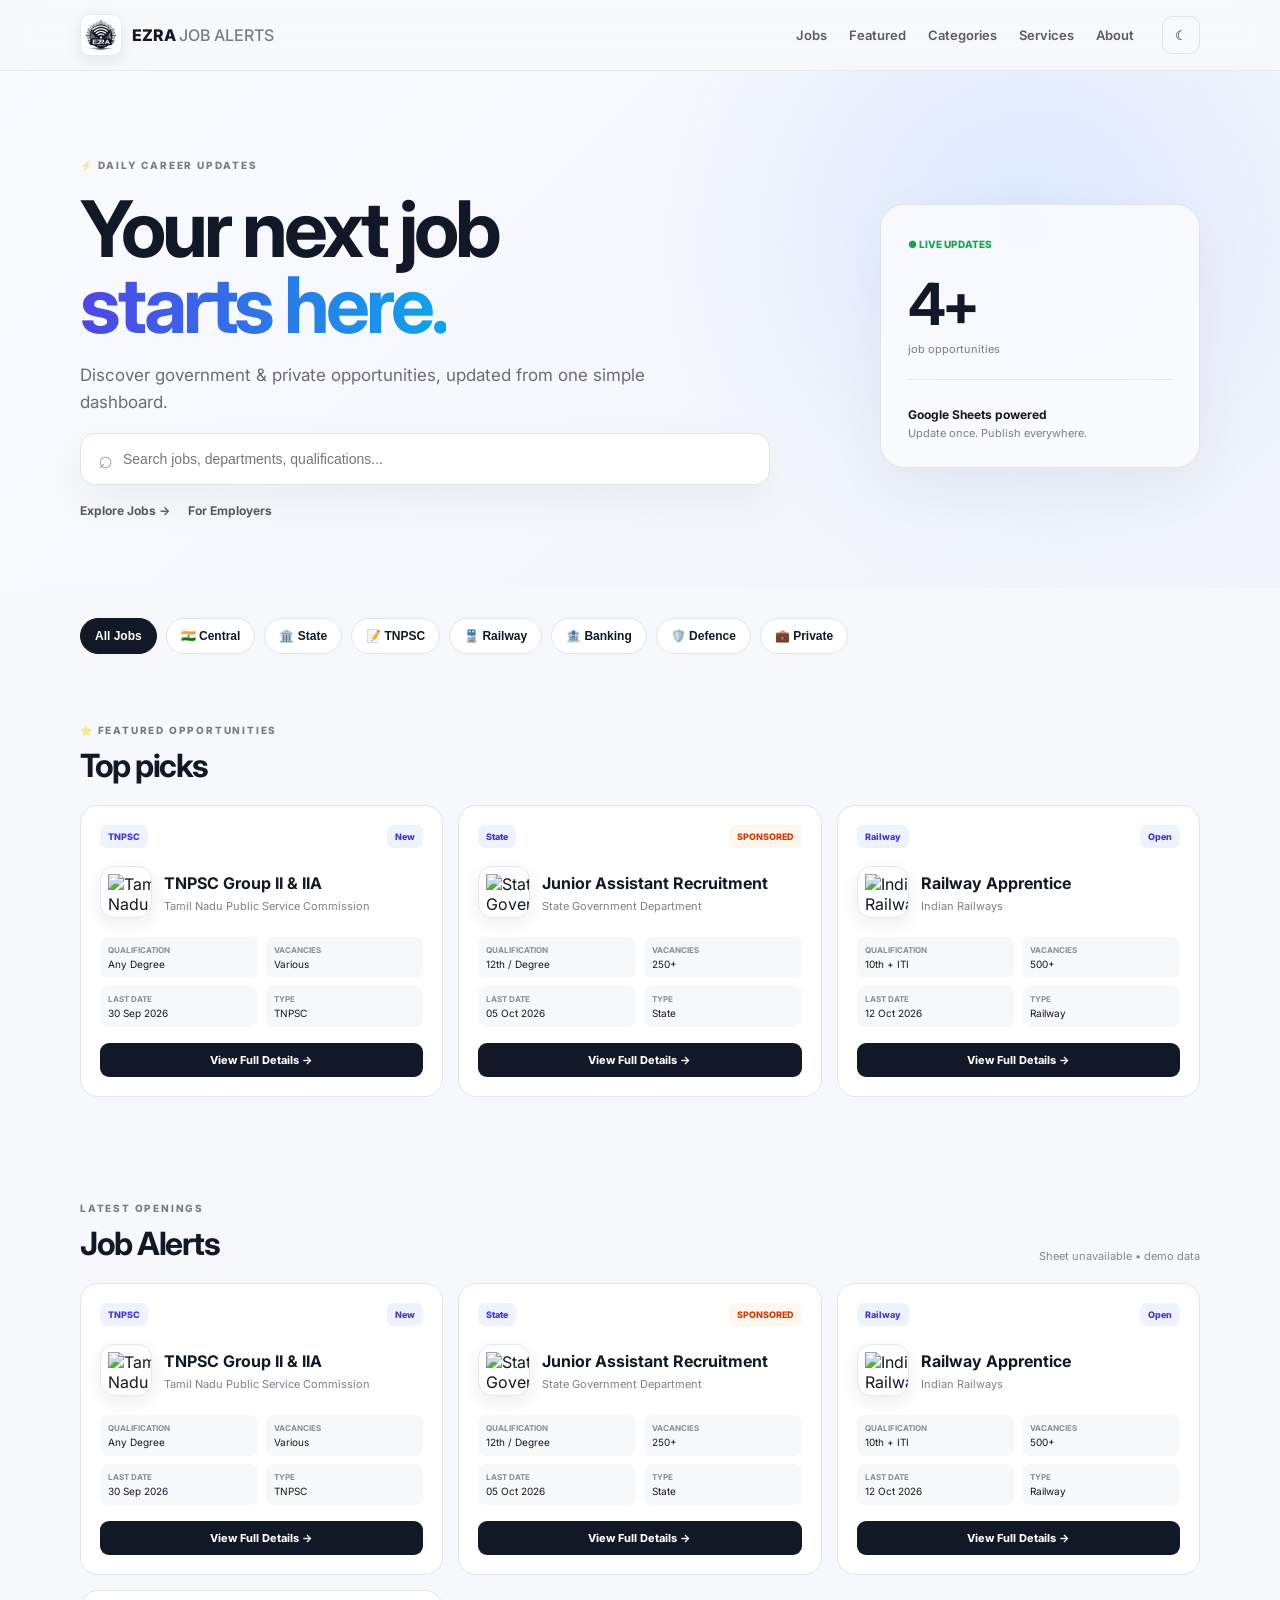
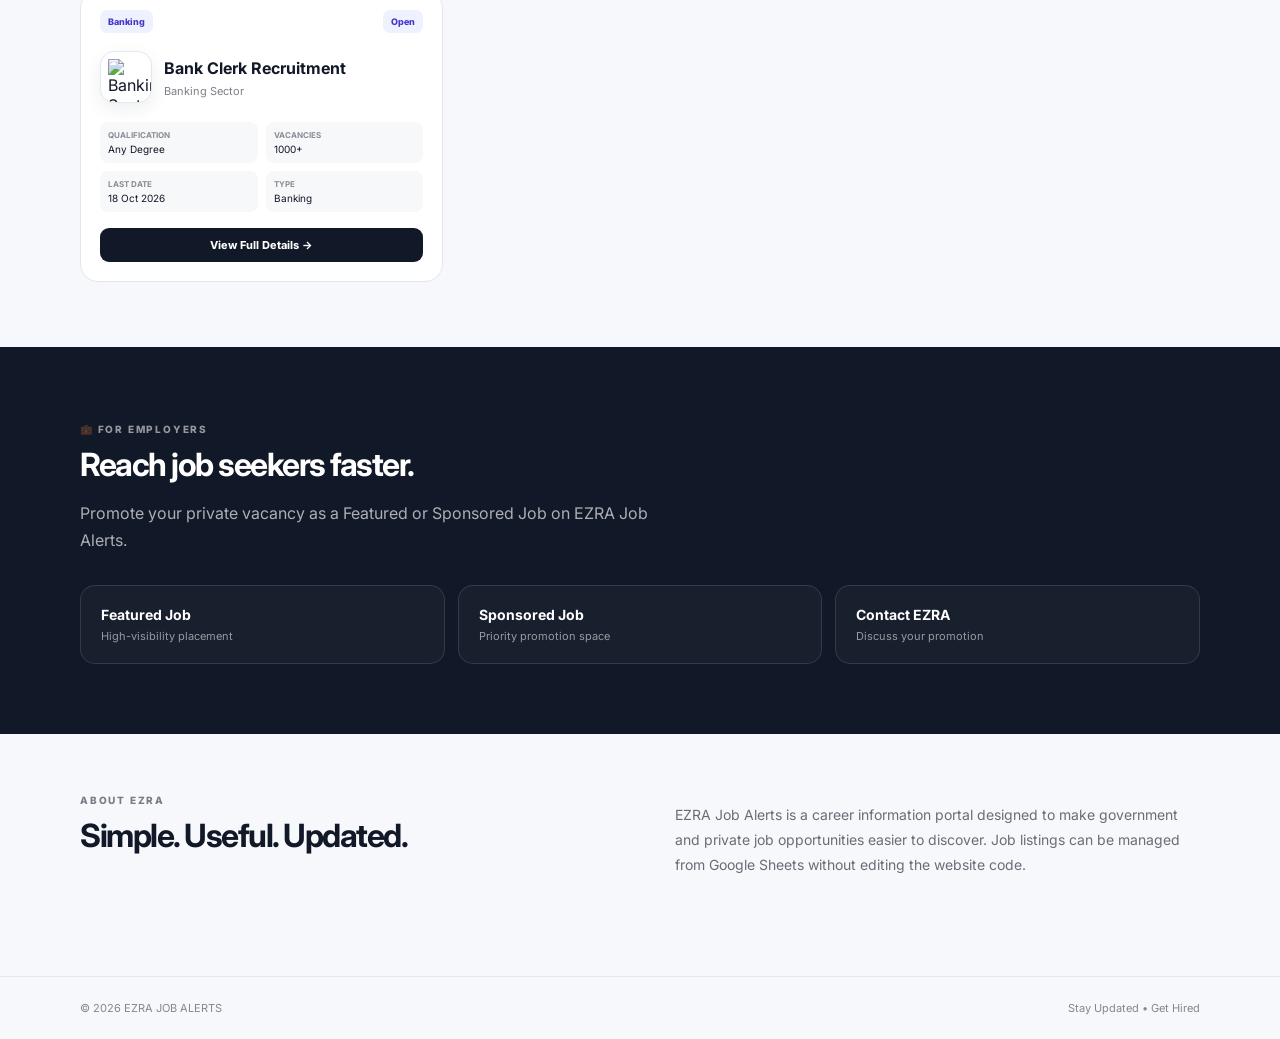
==== index.html @ ae33c479 "Add files via upload" ====
<!doctype html><html lang="en"><head>
<meta charset="utf-8"><meta name="viewport" content="width=device-width,initial-scale=1">
<title>EZRA Job Alerts | Government & Private Jobs</title>
<meta name="description" content="Latest government and private job alerts from EZRA Job Alerts.">
<meta name="theme-color" content="#111827">
<link rel="preconnect" href="https://fonts.googleapis.com"><link rel="preconnect" href="https://fonts.gstatic.com" crossorigin>
<link href="https://fonts.googleapis.com/css2?family=Inter:wght@400;500;600;700;800&display=swap" rel="stylesheet">
<link rel="stylesheet" href="style.css"></head><body>
<header><div class="nav wrap"><a class="logo" href="#"><img src="assets/ezra-logo.png" alt="EZRA Infotech Logo"><span>EZRA <b>JOB ALERTS</b></span></a>
<nav><a href="#jobs">Jobs</a><a href="#featured">Featured</a><a href="#categories">Categories</a><a href="#services">Services</a><a href="#about">About</a></nav>
<button id="theme" class="round">☾</button><button id="menu" class="round mobile">☰</button></div></header>
<main>
<section class="hero"><div class="wrap hero-grid"><div><label>⚡ DAILY CAREER UPDATES</label><h1>Your next job<br><em>starts here.</em></h1><p>Discover government & private opportunities, updated from one simple dashboard.</p>
<div class="search"><span>⌕</span><input id="search" placeholder="Search jobs, departments, qualifications..."></div><div class="quick"><a href="#jobs">Explore Jobs →</a><a href="#services">For Employers</a></div></div>
<div class="statbox"><span class="live">● LIVE UPDATES</span><strong id="count">0</strong><small>job opportunities</small><hr><b>Google Sheets powered</b><small>Update once. Publish everywhere.</small></div></div></section>

<section class="wrap" id="categories"><div class="pills">
<button class="pill active" data-cat="All">All Jobs</button><button class="pill" data-cat="Central">🇮🇳 Central</button><button class="pill" data-cat="State">🏛️ State</button><button class="pill" data-cat="TNPSC">📝 TNPSC</button><button class="pill" data-cat="Railway">🚆 Railway</button><button class="pill" data-cat="Banking">🏦 Banking</button><button class="pill" data-cat="Defence">🛡️ Defence</button><button class="pill" data-cat="Private">💼 Private</button></div></section>

<section class="wrap section" id="featured"><div class="head"><div><label>⭐ FEATURED OPPORTUNITIES</label><h2>Top picks</h2></div></div><div id="featuredGrid" class="cards"></div></section>

<section class="wrap section" id="jobs"><div class="head"><div><label>LATEST OPENINGS</label><h2>Job Alerts</h2></div><span id="updated"></span></div><div id="jobsGrid" class="cards"></div><div id="empty" class="empty hidden">No matching jobs found.</div></section>

<section class="services" id="services"><div class="wrap"><label>💼 FOR EMPLOYERS</label><h2>Reach job seekers faster.</h2><p>Promote your private vacancy as a Featured or Sponsored Job on EZRA Job Alerts.</p><div class="service-grid"><div><b>Featured Job</b><span>High-visibility placement</span></div><div><b>Sponsored Job</b><span>Priority promotion space</span></div><div><b>Contact EZRA</b><span>Discuss your promotion</span></div></div></div></section>

<section class="wrap section" id="about"><div class="about"><div><label>ABOUT EZRA</label><h2>Simple. Useful. Updated.</h2></div><p>EZRA Job Alerts is a career information portal designed to make government and private job opportunities easier to discover. Job listings can be managed from Google Sheets without editing the website code.</p></div></section>
</main>
<footer><div class="wrap foot"><span>© 2026 EZRA JOB ALERTS</span><span>Stay Updated • Get Hired</span></div></footer>
<script src="script.js"></script></body></html>
---- style.css ----
*{box-sizing:border-box}html{scroll-behavior:smooth}body{margin:0;font-family:Inter,Arial,sans-serif;background:#f7f8fb;color:#111827}body.dark{background:#0b0f16;color:#f4f6fa}.wrap{width:min(1120px,92%);margin:auto}header{position:sticky;top:0;z-index:50;background:#f7f8fbdc;backdrop-filter:blur(18px);border-bottom:1px solid #e7e9ef}.dark header{background:#0b0f16dc;border-color:#242b37}.nav{height:70px;display:flex;align-items:center;gap:28px}.logo{display:flex;align-items:center;gap:10px;text-decoration:none;color:inherit;font-weight:800}.logo i{font-style:normal;width:36px;height:36px;display:grid;place-items:center;border-radius:11px;background:#111827;color:white}.dark .logo i{background:white;color:#111827}.logo b{font-weight:500;opacity:.55}.nav nav{margin-left:auto;display:flex;gap:22px}.nav nav a{color:inherit;text-decoration:none;font-size:13px;font-weight:600;opacity:.7}.round{width:38px;height:38px;border:1px solid #dfe3eb;background:transparent;border-radius:10px;color:inherit;cursor:pointer}.mobile{display:none}.hero{padding:82px 0 70px;background:radial-gradient(circle at 80% 30%,#dce8ff 0,transparent 34%),linear-gradient(135deg,#fafbff,#f1f4fa)}.dark .hero{background:radial-gradient(circle at 80% 30%,#172a4c 0,transparent 34%),#0c111a}.hero-grid{display:grid;grid-template-columns:1fr 320px;gap:70px;align-items:center}.hero label,.section label,.services label,.about label{font-size:10px;letter-spacing:1.8px;font-weight:800;opacity:.55}.hero h1{font-size:clamp(46px,7vw,78px);line-height:.98;letter-spacing:-4px;margin:18px 0}.hero h1 em{font-style:normal;background:linear-gradient(90deg,#4f46e5,#0ea5e9);-webkit-background-clip:text;color:transparent}.hero p{font-size:17px;line-height:1.6;opacity:.62;max-width:620px}.search{display:flex;align-items:center;gap:10px;background:white;border:1px solid #dfe4ed;border-radius:15px;padding:0 17px;max-width:690px;box-shadow:0 16px 40px #1118270d}.dark .search{background:#151a23;border-color:#2a3340}.search span{font-size:25px;opacity:.4}.search input{border:0;outline:0;background:transparent;color:inherit;width:100%;padding:17px 0;font-size:14px}.quick{display:flex;gap:18px;margin-top:18px}.quick a{text-decoration:none;color:inherit;font-size:12px;font-weight:700;opacity:.7}.statbox{padding:27px;border:1px solid #dde3ec;border-radius:24px;background:#ffffffb8;box-shadow:0 20px 60px #1720330c}.dark .statbox{background:#151a23;border-color:#2a3340}.live{font-size:10px;color:#16a34a;font-weight:800}.statbox strong{display:block;font-size:58px;letter-spacing:-4px;margin-top:17px}.statbox small{display:block;opacity:.55;font-size:11px;margin-top:3px}.statbox hr{border:0;border-top:1px solid #e5e8ee;margin:23px 0}.dark .statbox hr{border-color:#2a3340}.statbox b{font-size:12px}.pills{display:flex;gap:9px;flex-wrap:wrap;padding:30px 0}.pill{border:1px solid #dfe3eb;background:#fff;color:inherit;padding:10px 14px;border-radius:999px;font-weight:650;font-size:12px;cursor:pointer}.dark .pill{background:#151a23;border-color:#2a3340}.pill.active{background:#111827;color:white;border-color:#111827}.dark .pill.active{background:#fff;color:#111827}.section{padding:34px 0 65px}.head{display:flex;align-items:end;justify-content:space-between;margin-bottom:20px}.head h2,.services h2,.about h2{font-size:32px;letter-spacing:-1.5px;margin:8px 0 0}.head span{font-size:11px;opacity:.5}.cards{display:grid;grid-template-columns:repeat(3,1fr);gap:15px}.card{background:white;border:1px solid #e1e5ec;border-radius:18px;padding:19px;min-height:245px;display:flex;flex-direction:column;transition:.2s}.dark .card{background:#151a23;border-color:#2a3340}.card:hover{transform:translateY(-3px);box-shadow:0 18px 40px #11182712}.badges{display:flex;justify-content:space-between;gap:6px}.badge{font-size:9px;font-weight:800;padding:6px 8px;border-radius:7px;background:#eef2ff;color:#4338ca}.dark .badge{background:#252b45;color:#a5b4fc}.badge.sponsor{background:#fff7ed;color:#c2410c}.card h3{font-size:16px;line-height:1.4;margin:15px 0 6px}.dept{font-size:11px;opacity:.55}.meta{display:grid;grid-template-columns:1fr 1fr;gap:8px;margin:16px 0}.meta div{padding:8px;background:#f7f8fa;border-radius:8px;font-size:10px}.dark .meta div{background:#0f141b}.meta b{display:block;font-size:8px;opacity:.48;margin-bottom:3px}.apply{margin-top:auto;text-align:center;text-decoration:none;background:#111827;color:white;padding:10px;border-radius:9px;font-size:11px;font-weight:750}.dark .apply{background:#fff;color:#111827}.empty{text-align:center;padding:50px;opacity:.5}.hidden{display:none!important}.services{padding:70px 0;background:#111827;color:#fff}.services p{opacity:.65;max-width:600px;line-height:1.7}.service-grid{display:grid;grid-template-columns:repeat(3,1fr);gap:13px;margin-top:30px}.service-grid div{border:1px solid #ffffff1f;padding:20px;border-radius:15px;background:#ffffff08}.service-grid b,.service-grid span{display:block}.service-grid b{font-size:14px}.service-grid span{font-size:11px;opacity:.55;margin-top:6px}.about{display:grid;grid-template-columns:1fr 1fr;gap:70px;padding:20px 0}.about p{line-height:1.8;opacity:.62;font-size:14px}footer{border-top:1px solid #e3e6ec}.dark footer{border-color:#242b37}.foot{display:flex;justify-content:space-between;padding:24px 0;font-size:11px;opacity:.5}@media(max-width:800px){.nav nav{display:none}.mobile{display:block}.hero{padding:55px 0}.hero-grid,.about{grid-template-columns:1fr}.statbox{display:none}.cards,.service-grid{grid-template-columns:1fr}.hero h1{letter-spacing:-2.5px}.head{align-items:start;flex-direction:column}.foot{gap:10px;flex-direction:column}}
/* Job details page */
.card h3 a{color:inherit;text-decoration:none}.card h3 a:hover{text-decoration:underline}.detail-main{padding:42px 0 80px;min-height:70vh}.back{display:inline-block;margin-bottom:22px;color:inherit;text-decoration:none;font-weight:700}.detail-card{background:var(--card,#fff);border:1px solid var(--line,#e5e7eb);border-radius:24px;padding:32px;box-shadow:0 16px 50px rgba(15,23,42,.08);max-width:980px;margin:auto}.detail-top{display:flex;justify-content:space-between;gap:20px;align-items:flex-start;border-bottom:1px solid var(--line,#e5e7eb);padding-bottom:24px}.detail-top h1{font-size:clamp(30px,5vw,48px);line-height:1.05;margin:14px 0 10px}.detail-top p{margin:0;color:#64748b;font-weight:600}.status-pill{border:1px solid #dbeafe;padding:8px 13px;border-radius:999px;font-weight:800;white-space:nowrap}.intro{font-size:18px;line-height:1.7;padding:24px 0;color:#475569}.detail-section{padding:25px 0;border-top:1px solid var(--line,#e5e7eb)}.detail-section h2{font-size:22px;margin:0 0 17px}.info-table{display:grid;grid-template-columns:1fr 1fr;border:1px solid var(--line,#e5e7eb);border-radius:15px;overflow:hidden}.info-table div{padding:15px 17px;border-bottom:1px solid var(--line,#e5e7eb);display:flex;flex-direction:column;gap:6px}.info-table div:nth-child(odd){border-right:1px solid var(--line,#e5e7eb)}.info-table span{font-size:12px;text-transform:uppercase;letter-spacing:.07em;color:#64748b;font-weight:800}.info-table strong{font-size:16px}.long-text{line-height:1.8;color:#475569}.important-links{margin-top:26px;padding:24px;border-radius:18px;background:linear-gradient(135deg,#f8fafc,#eef2ff)}.important-links h2{margin-top:0}.link-grid{display:flex;gap:12px;flex-wrap:wrap}.big-link{display:inline-flex;padding:14px 19px;border:1px solid #cbd5e1;border-radius:12px;text-decoration:none;font-weight:800;color:#0f172a;background:white}.big-link.primary{background:#111827;color:white;border-color:#111827}.detail-loading,.not-found{text-align:center;padding:70px 20px}.not-found h1{font-size:38px}.dark .detail-card{background:#111827;border-color:#263244}.dark .detail-top p,.dark .long-text{color:#94a3b8}.dark .info-table{border-color:#263244}.dark .info-table div{border-color:#263244}.dark .important-links{background:#172033}.dark .big-link{background:#0f172a;color:#e2e8f0;border-color:#334155}.dark .big-link.primary{background:#e2e8f0;color:#0f172a}.dark .detail-section{border-color:#263244}
@media(max-width:700px){.detail-card{padding:21px;border-radius:18px}.detail-top{flex-direction:column}.info-table{grid-template-columns:1fr}.info-table div:nth-child(odd){border-right:0}.link-grid>*{width:100%;justify-content:center}.detail-main{padding-top:25px}}

/* EZRA branding + department logos */
.logo img{width:42px;height:42px;object-fit:contain;border-radius:10px;background:#fff;border:1px solid #e7eaf0;padding:3px;box-shadow:0 5px 16px rgba(15,23,42,.08)}
.dept-head{display:flex;align-items:center;gap:12px;margin-top:15px;min-height:58px}.dept-head h3{margin:0 0 5px}.dept-logo{width:52px;height:52px;flex:0 0 52px;border-radius:14px;background:#fff;border:1px solid #e2e8f0;display:grid;place-items:center;overflow:hidden;box-shadow:0 6px 18px rgba(15,23,42,.07)}.dept-logo img{width:100%;height:100%;object-fit:contain;padding:7px}.dept-logo.fallback{font-size:20px;font-weight:850;background:linear-gradient(135deg,#eef2ff,#e0f2fe);color:#3730a3}.dark .dept-logo{background:#0f172a;border-color:#334155}.dark .dept-logo.fallback{background:#1e293b;color:#c7d2fe}.detail-hero{display:flex;justify-content:space-between;gap:20px;align-items:flex-start;border-bottom:1px solid var(--line,#e5e7eb);padding-bottom:26px}.detail-brand{display:flex;align-items:center;gap:18px}.detail-brand .dept-logo{width:82px;height:82px;flex-basis:82px;border-radius:20px}.detail-hero h1{font-size:clamp(30px,5vw,48px);line-height:1.05;margin:12px 0 8px}.detail-hero p{margin:0;color:#64748b;font-weight:600}.detail-section.first{border-top:0;padding-top:28px}.detail-section h2{display:flex;align-items:center;gap:9px}.detail-section h2:before{content:"";width:5px;height:22px;border-radius:4px;background:linear-gradient(#4f46e5,#06b6d4)}.important-links{position:sticky;bottom:15px;z-index:5;box-shadow:0 14px 35px rgba(15,23,42,.12)}
@media(max-width:700px){.logo img{width:38px;height:38px}.detail-brand{align-items:flex-start}.detail-brand .dept-logo{width:64px;height:64px;flex-basis:64px}.detail-hero{flex-direction:column}.detail-hero h1{font-size:30px}.important-links{position:static}.dept-head{align-items:flex-start}}
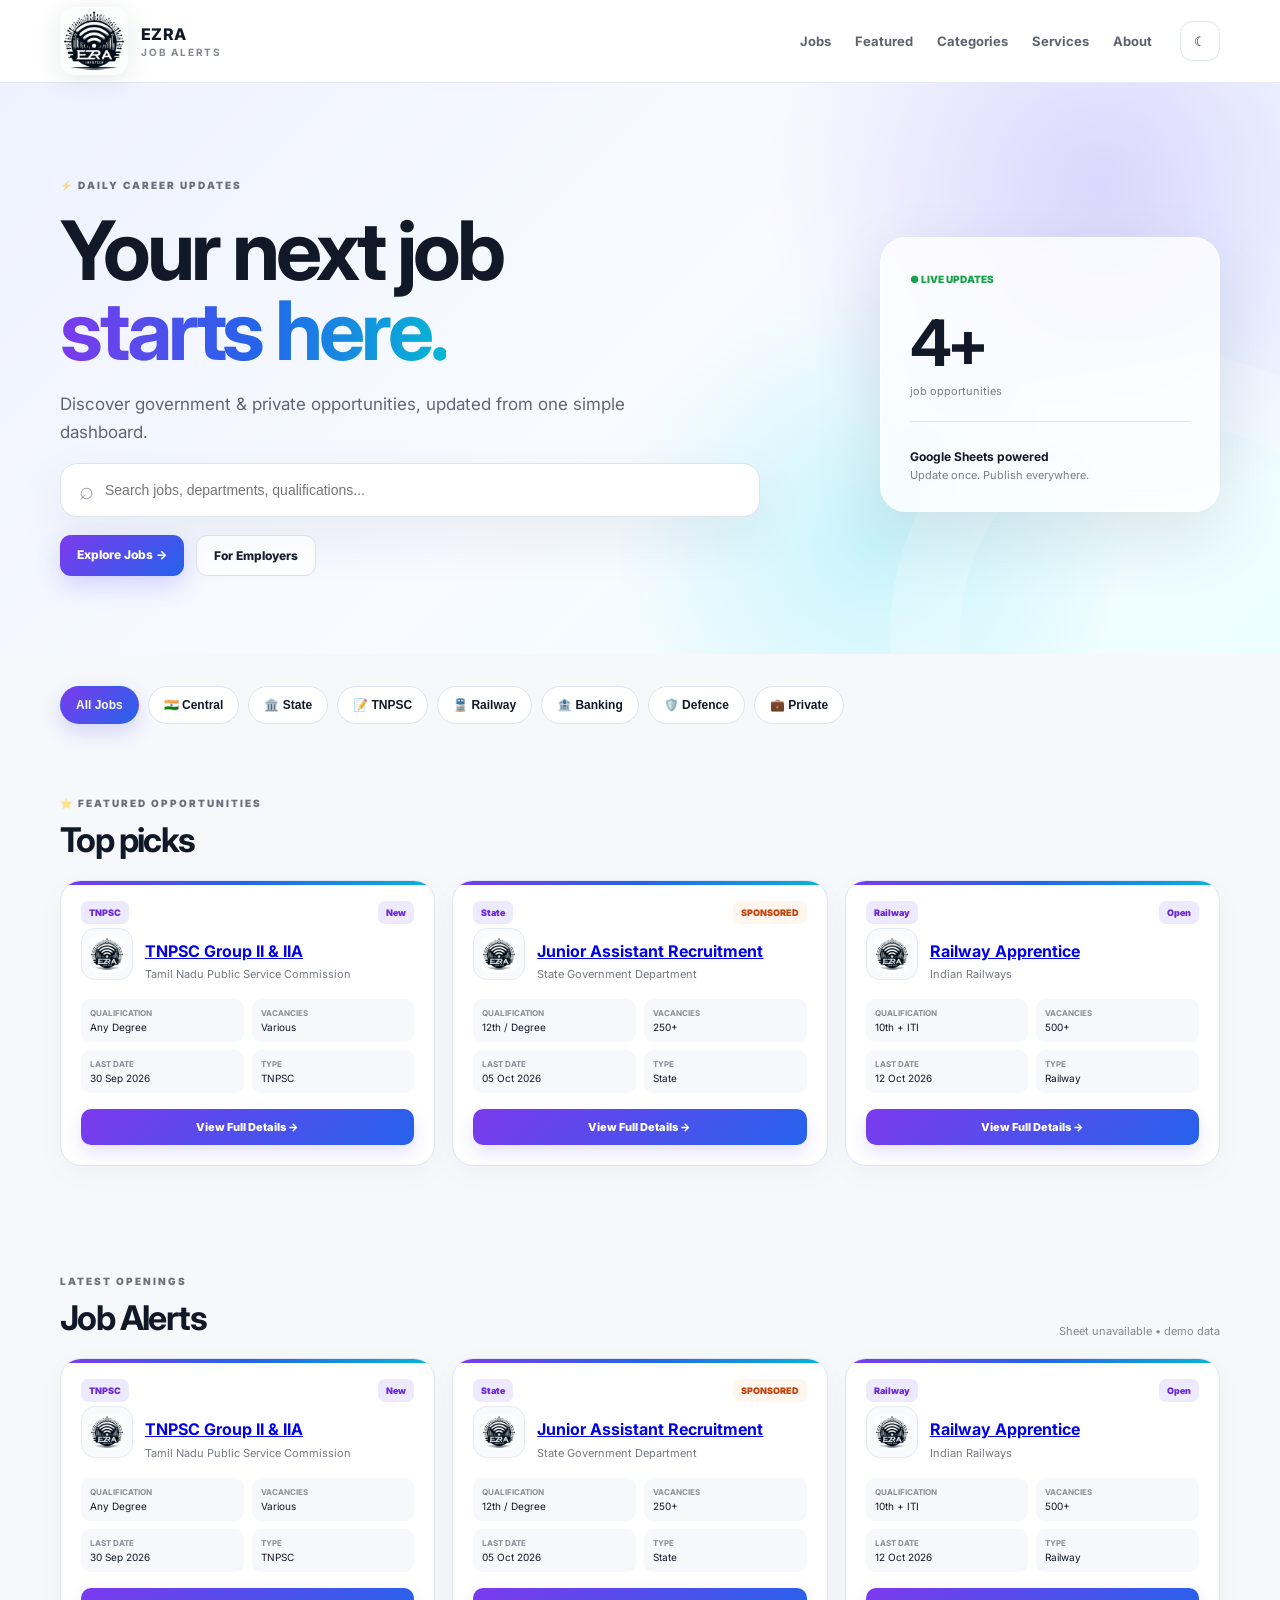
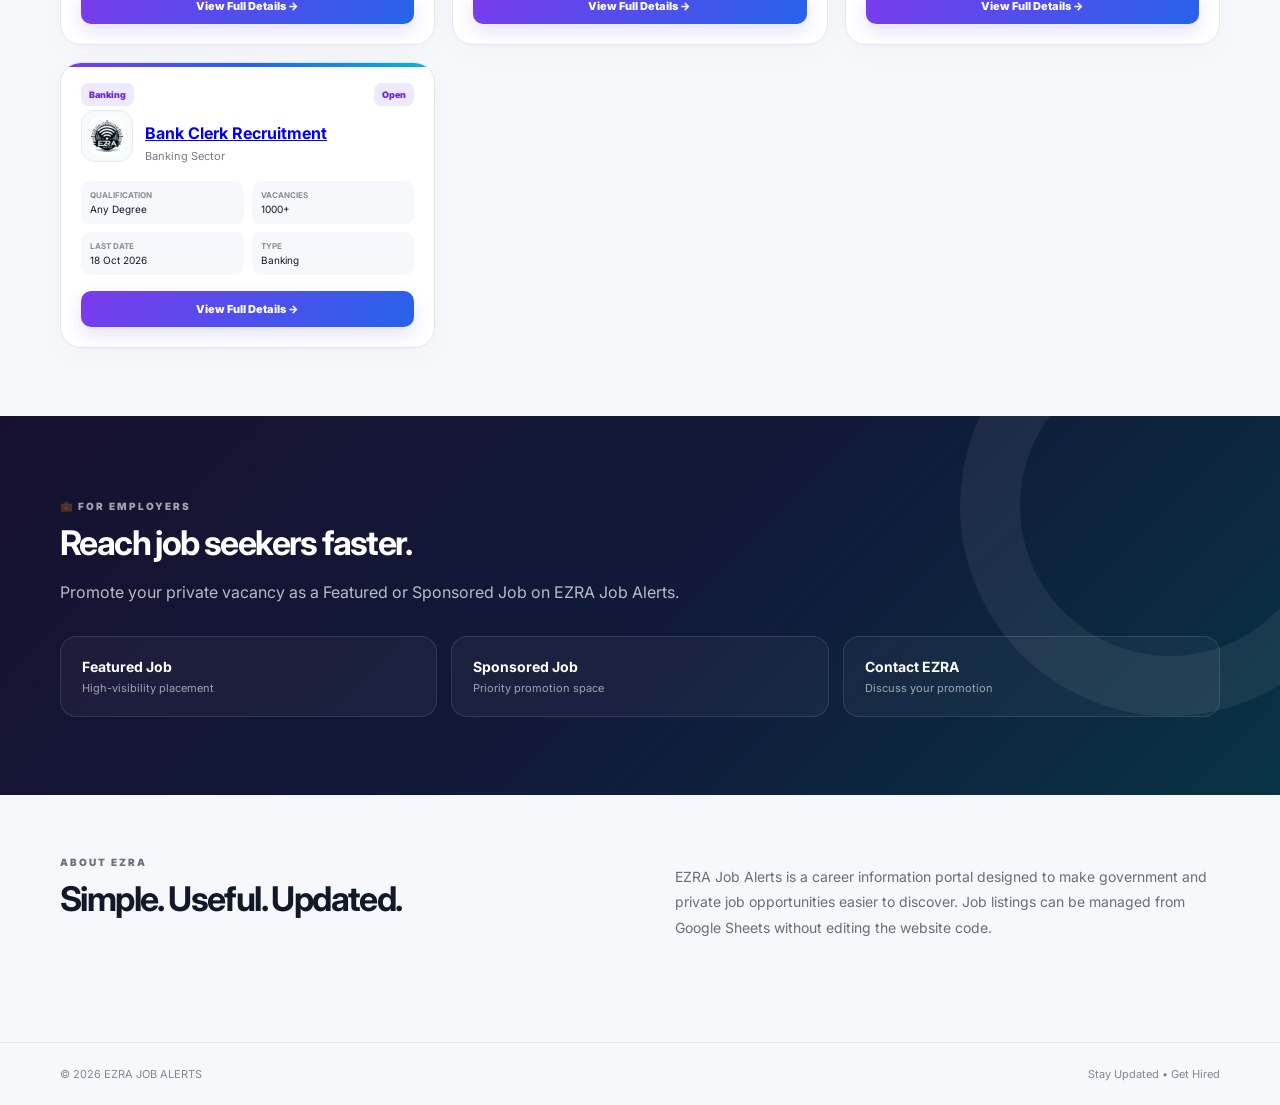
==== commit ac0c04a0: "Add files via upload" ====
--- a/index.html
+++ b/index.html
@@ -6,7 +6,7 @@
 <link rel="preconnect" href="https://fonts.googleapis.com"><link rel="preconnect" href="https://fonts.gstatic.com" crossorigin>
 <link href="https://fonts.googleapis.com/css2?family=Inter:wght@400;500;600;700;800&display=swap" rel="stylesheet">
 <link rel="stylesheet" href="style.css"></head><body>
-<header><div class="nav wrap"><a class="logo" href="#"><img src="assets/ezra-logo.png" alt="EZRA Infotech Logo"><span>EZRA <b>JOB ALERTS</b></span></a>
+<header><div class="nav wrap"><a class="logo" href="#"><img src="assets/ezra-logo.jpg" alt="EZRA Infotech Logo"><span>EZRA <b>JOB ALERTS</b></span></a>
 <nav><a href="#jobs">Jobs</a><a href="#featured">Featured</a><a href="#categories">Categories</a><a href="#services">Services</a><a href="#about">About</a></nav>
 <button id="theme" class="round">☾</button><button id="menu" class="round mobile">☰</button></div></header>
 <main>
--- a/style.css
+++ b/style.css
@@ -1,9 +1,9 @@
-*{box-sizing:border-box}html{scroll-behavior:smooth}body{margin:0;font-family:Inter,Arial,sans-serif;background:#f7f8fb;color:#111827}body.dark{background:#0b0f16;color:#f4f6fa}.wrap{width:min(1120px,92%);margin:auto}header{position:sticky;top:0;z-index:50;background:#f7f8fbdc;backdrop-filter:blur(18px);border-bottom:1px solid #e7e9ef}.dark header{background:#0b0f16dc;border-color:#242b37}.nav{height:70px;display:flex;align-items:center;gap:28px}.logo{display:flex;align-items:center;gap:10px;text-decoration:none;color:inherit;font-weight:800}.logo i{font-style:normal;width:36px;height:36px;display:grid;place-items:center;border-radius:11px;background:#111827;color:white}.dark .logo i{background:white;color:#111827}.logo b{font-weight:500;opacity:.55}.nav nav{margin-left:auto;display:flex;gap:22px}.nav nav a{color:inherit;text-decoration:none;font-size:13px;font-weight:600;opacity:.7}.round{width:38px;height:38px;border:1px solid #dfe3eb;background:transparent;border-radius:10px;color:inherit;cursor:pointer}.mobile{display:none}.hero{padding:82px 0 70px;background:radial-gradient(circle at 80% 30%,#dce8ff 0,transparent 34%),linear-gradient(135deg,#fafbff,#f1f4fa)}.dark .hero{background:radial-gradient(circle at 80% 30%,#172a4c 0,transparent 34%),#0c111a}.hero-grid{display:grid;grid-template-columns:1fr 320px;gap:70px;align-items:center}.hero label,.section label,.services label,.about label{font-size:10px;letter-spacing:1.8px;font-weight:800;opacity:.55}.hero h1{font-size:clamp(46px,7vw,78px);line-height:.98;letter-spacing:-4px;margin:18px 0}.hero h1 em{font-style:normal;background:linear-gradient(90deg,#4f46e5,#0ea5e9);-webkit-background-clip:text;color:transparent}.hero p{font-size:17px;line-height:1.6;opacity:.62;max-width:620px}.search{display:flex;align-items:center;gap:10px;background:white;border:1px solid #dfe4ed;border-radius:15px;padding:0 17px;max-width:690px;box-shadow:0 16px 40px #1118270d}.dark .search{background:#151a23;border-color:#2a3340}.search span{font-size:25px;opacity:.4}.search input{border:0;outline:0;background:transparent;color:inherit;width:100%;padding:17px 0;font-size:14px}.quick{display:flex;gap:18px;margin-top:18px}.quick a{text-decoration:none;color:inherit;font-size:12px;font-weight:700;opacity:.7}.statbox{padding:27px;border:1px solid #dde3ec;border-radius:24px;background:#ffffffb8;box-shadow:0 20px 60px #1720330c}.dark .statbox{background:#151a23;border-color:#2a3340}.live{font-size:10px;color:#16a34a;font-weight:800}.statbox strong{display:block;font-size:58px;letter-spacing:-4px;margin-top:17px}.statbox small{display:block;opacity:.55;font-size:11px;margin-top:3px}.statbox hr{border:0;border-top:1px solid #e5e8ee;margin:23px 0}.dark .statbox hr{border-color:#2a3340}.statbox b{font-size:12px}.pills{display:flex;gap:9px;flex-wrap:wrap;padding:30px 0}.pill{border:1px solid #dfe3eb;background:#fff;color:inherit;padding:10px 14px;border-radius:999px;font-weight:650;font-size:12px;cursor:pointer}.dark .pill{background:#151a23;border-color:#2a3340}.pill.active{background:#111827;color:white;border-color:#111827}.dark .pill.active{background:#fff;color:#111827}.section{padding:34px 0 65px}.head{display:flex;align-items:end;justify-content:space-between;margin-bottom:20px}.head h2,.services h2,.about h2{font-size:32px;letter-spacing:-1.5px;margin:8px 0 0}.head span{font-size:11px;opacity:.5}.cards{display:grid;grid-template-columns:repeat(3,1fr);gap:15px}.card{background:white;border:1px solid #e1e5ec;border-radius:18px;padding:19px;min-height:245px;display:flex;flex-direction:column;transition:.2s}.dark .card{background:#151a23;border-color:#2a3340}.card:hover{transform:translateY(-3px);box-shadow:0 18px 40px #11182712}.badges{display:flex;justify-content:space-between;gap:6px}.badge{font-size:9px;font-weight:800;padding:6px 8px;border-radius:7px;background:#eef2ff;color:#4338ca}.dark .badge{background:#252b45;color:#a5b4fc}.badge.sponsor{background:#fff7ed;color:#c2410c}.card h3{font-size:16px;line-height:1.4;margin:15px 0 6px}.dept{font-size:11px;opacity:.55}.meta{display:grid;grid-template-columns:1fr 1fr;gap:8px;margin:16px 0}.meta div{padding:8px;background:#f7f8fa;border-radius:8px;font-size:10px}.dark .meta div{background:#0f141b}.meta b{display:block;font-size:8px;opacity:.48;margin-bottom:3px}.apply{margin-top:auto;text-align:center;text-decoration:none;background:#111827;color:white;padding:10px;border-radius:9px;font-size:11px;font-weight:750}.dark .apply{background:#fff;color:#111827}.empty{text-align:center;padding:50px;opacity:.5}.hidden{display:none!important}.services{padding:70px 0;background:#111827;color:#fff}.services p{opacity:.65;max-width:600px;line-height:1.7}.service-grid{display:grid;grid-template-columns:repeat(3,1fr);gap:13px;margin-top:30px}.service-grid div{border:1px solid #ffffff1f;padding:20px;border-radius:15px;background:#ffffff08}.service-grid b,.service-grid span{display:block}.service-grid b{font-size:14px}.service-grid span{font-size:11px;opacity:.55;margin-top:6px}.about{display:grid;grid-template-columns:1fr 1fr;gap:70px;padding:20px 0}.about p{line-height:1.8;opacity:.62;font-size:14px}footer{border-top:1px solid #e3e6ec}.dark footer{border-color:#242b37}.foot{display:flex;justify-content:space-between;padding:24px 0;font-size:11px;opacity:.5}@media(max-width:800px){.nav nav{display:none}.mobile{display:block}.hero{padding:55px 0}.hero-grid,.about{grid-template-columns:1fr}.statbox{display:none}.cards,.service-grid{grid-template-columns:1fr}.hero h1{letter-spacing:-2.5px}.head{align-items:start;flex-direction:column}.foot{gap:10px;flex-direction:column}}
-/* Job details page */
-.card h3 a{color:inherit;text-decoration:none}.card h3 a:hover{text-decoration:underline}.detail-main{padding:42px 0 80px;min-height:70vh}.back{display:inline-block;margin-bottom:22px;color:inherit;text-decoration:none;font-weight:700}.detail-card{background:var(--card,#fff);border:1px solid var(--line,#e5e7eb);border-radius:24px;padding:32px;box-shadow:0 16px 50px rgba(15,23,42,.08);max-width:980px;margin:auto}.detail-top{display:flex;justify-content:space-between;gap:20px;align-items:flex-start;border-bottom:1px solid var(--line,#e5e7eb);padding-bottom:24px}.detail-top h1{font-size:clamp(30px,5vw,48px);line-height:1.05;margin:14px 0 10px}.detail-top p{margin:0;color:#64748b;font-weight:600}.status-pill{border:1px solid #dbeafe;padding:8px 13px;border-radius:999px;font-weight:800;white-space:nowrap}.intro{font-size:18px;line-height:1.7;padding:24px 0;color:#475569}.detail-section{padding:25px 0;border-top:1px solid var(--line,#e5e7eb)}.detail-section h2{font-size:22px;margin:0 0 17px}.info-table{display:grid;grid-template-columns:1fr 1fr;border:1px solid var(--line,#e5e7eb);border-radius:15px;overflow:hidden}.info-table div{padding:15px 17px;border-bottom:1px solid var(--line,#e5e7eb);display:flex;flex-direction:column;gap:6px}.info-table div:nth-child(odd){border-right:1px solid var(--line,#e5e7eb)}.info-table span{font-size:12px;text-transform:uppercase;letter-spacing:.07em;color:#64748b;font-weight:800}.info-table strong{font-size:16px}.long-text{line-height:1.8;color:#475569}.important-links{margin-top:26px;padding:24px;border-radius:18px;background:linear-gradient(135deg,#f8fafc,#eef2ff)}.important-links h2{margin-top:0}.link-grid{display:flex;gap:12px;flex-wrap:wrap}.big-link{display:inline-flex;padding:14px 19px;border:1px solid #cbd5e1;border-radius:12px;text-decoration:none;font-weight:800;color:#0f172a;background:white}.big-link.primary{background:#111827;color:white;border-color:#111827}.detail-loading,.not-found{text-align:center;padding:70px 20px}.not-found h1{font-size:38px}.dark .detail-card{background:#111827;border-color:#263244}.dark .detail-top p,.dark .long-text{color:#94a3b8}.dark .info-table{border-color:#263244}.dark .info-table div{border-color:#263244}.dark .important-links{background:#172033}.dark .big-link{background:#0f172a;color:#e2e8f0;border-color:#334155}.dark .big-link.primary{background:#e2e8f0;color:#0f172a}.dark .detail-section{border-color:#263244}
-@media(max-width:700px){.detail-card{padding:21px;border-radius:18px}.detail-top{flex-direction:column}.info-table{grid-template-columns:1fr}.info-table div:nth-child(odd){border-right:0}.link-grid>*{width:100%;justify-content:center}.detail-main{padding-top:25px}}
-
-/* EZRA branding + department logos */
-.logo img{width:42px;height:42px;object-fit:contain;border-radius:10px;background:#fff;border:1px solid #e7eaf0;padding:3px;box-shadow:0 5px 16px rgba(15,23,42,.08)}
-.dept-head{display:flex;align-items:center;gap:12px;margin-top:15px;min-height:58px}.dept-head h3{margin:0 0 5px}.dept-logo{width:52px;height:52px;flex:0 0 52px;border-radius:14px;background:#fff;border:1px solid #e2e8f0;display:grid;place-items:center;overflow:hidden;box-shadow:0 6px 18px rgba(15,23,42,.07)}.dept-logo img{width:100%;height:100%;object-fit:contain;padding:7px}.dept-logo.fallback{font-size:20px;font-weight:850;background:linear-gradient(135deg,#eef2ff,#e0f2fe);color:#3730a3}.dark .dept-logo{background:#0f172a;border-color:#334155}.dark .dept-logo.fallback{background:#1e293b;color:#c7d2fe}.detail-hero{display:flex;justify-content:space-between;gap:20px;align-items:flex-start;border-bottom:1px solid var(--line,#e5e7eb);padding-bottom:26px}.detail-brand{display:flex;align-items:center;gap:18px}.detail-brand .dept-logo{width:82px;height:82px;flex-basis:82px;border-radius:20px}.detail-hero h1{font-size:clamp(30px,5vw,48px);line-height:1.05;margin:12px 0 8px}.detail-hero p{margin:0;color:#64748b;font-weight:600}.detail-section.first{border-top:0;padding-top:28px}.detail-section h2{display:flex;align-items:center;gap:9px}.detail-section h2:before{content:"";width:5px;height:22px;border-radius:4px;background:linear-gradient(#4f46e5,#06b6d4)}.important-links{position:sticky;bottom:15px;z-index:5;box-shadow:0 14px 35px rgba(15,23,42,.12)}
-@media(max-width:700px){.logo img{width:38px;height:38px}.detail-brand{align-items:flex-start}.detail-brand .dept-logo{width:64px;height:64px;flex-basis:64px}.detail-hero{flex-direction:column}.detail-hero h1{font-size:30px}.important-links{position:static}.dept-head{align-items:flex-start}}
+*{box-sizing:border-box}html{scroll-behavior:smooth}body{margin:0;font-family:Inter,Arial,sans-serif;background:#f6f8fc;color:#111827}body.dark{background:#080d17;color:#f5f7fb}.wrap{width:min(1160px,92%);margin:auto}
+header{position:sticky;top:0;z-index:50;background:#ffffffec;backdrop-filter:blur(18px);border-bottom:1px solid #e6eaf1}.dark header{background:#080d17ed;border-color:#202b3b}.nav{min-height:82px;display:flex;align-items:center;gap:28px}.logo{display:flex;align-items:center;gap:13px;text-decoration:none;color:inherit;font-weight:800}.logo img{width:68px;height:68px;object-fit:contain;border-radius:14px;display:block;filter:drop-shadow(0 5px 12px #0f172a18)}.logo span{font-size:16px;letter-spacing:.3px}.logo b{display:block;font-size:10px;letter-spacing:1.8px;opacity:.52;margin-top:2px}.nav nav{margin-left:auto;display:flex;gap:24px}.nav nav a{color:inherit;text-decoration:none;font-size:13px;font-weight:700;opacity:.68}.nav nav a:hover{opacity:1}.round{width:40px;height:40px;border:1px solid #dfe5ee;background:transparent;border-radius:12px;color:inherit;cursor:pointer}.mobile{display:none}
+.hero{padding:90px 0 78px;position:relative;overflow:hidden;background:radial-gradient(circle at 86% 18%,#a78bfa55 0,transparent 28%),radial-gradient(circle at 68% 80%,#22d3ee33 0,transparent 26%),linear-gradient(135deg,#eef2ff,#f8fbff 50%,#ecfeff)}.dark .hero{background:radial-gradient(circle at 86% 18%,#7c3aed55 0,transparent 28%),radial-gradient(circle at 68% 80%,#0891b233 0,transparent 26%),#0b1220}.hero:after{content:"";position:absolute;width:420px;height:420px;border-radius:50%;right:-170px;bottom:-260px;border:70px solid #ffffff35}.hero-grid{display:grid;grid-template-columns:1fr 340px;gap:70px;align-items:center;position:relative;z-index:1}.hero label,.section label,.services label,.about label{font-size:10px;letter-spacing:2px;font-weight:900;opacity:.6}.hero h1{font-size:clamp(50px,7vw,82px);line-height:.98;letter-spacing:-4px;margin:18px 0}.hero h1 em{font-style:normal;background:linear-gradient(90deg,#7c3aed,#2563eb,#06b6d4);-webkit-background-clip:text;background-clip:text;color:transparent}.hero p{font-size:17px;line-height:1.65;opacity:.65;max-width:650px}.search{display:flex;align-items:center;gap:11px;background:white;border:1px solid #dce4ef;border-radius:17px;padding:0 18px;max-width:700px;box-shadow:0 20px 55px #17203312}.dark .search{background:#121a28;border-color:#2c394d}.search span{font-size:25px;opacity:.4}.search input{border:0;outline:0;background:transparent;color:inherit;width:100%;padding:18px 0;font-size:14px}.quick{display:flex;gap:12px;margin-top:18px}.quick a{text-decoration:none;color:#fff;background:linear-gradient(135deg,#7c3aed,#2563eb);padding:12px 17px;border-radius:11px;font-size:12px;font-weight:800;box-shadow:0 10px 25px #4f46e533}.quick a+ a{background:#ffffffb8;color:#172033;border:1px solid #d9e0eb;box-shadow:none}.dark .quick a+ a{background:#121a28;color:#fff;border-color:#2c394d}.statbox{padding:29px;border:1px solid #ffffffaa;border-radius:26px;background:#ffffffc7;box-shadow:0 25px 70px #1720331a;backdrop-filter:blur(15px)}.dark .statbox{background:#111a29cc;border-color:#ffffff16}.live{font-size:10px;color:#16a34a;font-weight:900}.statbox strong{display:block;font-size:64px;letter-spacing:-5px;margin-top:17px}.statbox small{display:block;opacity:.55;font-size:11px;margin-top:3px}.statbox hr{border:0;border-top:1px solid #e1e6ee;margin:23px 0}.dark .statbox hr{border-color:#2b3648}.statbox b{font-size:12px}
+.pills{display:flex;gap:9px;flex-wrap:wrap;padding:32px 0}.pill{border:1px solid #dfe5ee;background:#fff;color:inherit;padding:11px 15px;border-radius:999px;font-weight:750;font-size:12px;cursor:pointer;transition:.18s}.dark .pill{background:#121a28;border-color:#2c394d}.pill:hover{transform:translateY(-1px);border-color:#a78bfa}.pill.active{background:linear-gradient(135deg,#7c3aed,#2563eb);color:white;border-color:transparent;box-shadow:0 8px 20px #4f46e533}
+.section{padding:35px 0 68px}.head{display:flex;align-items:end;justify-content:space-between;margin-bottom:20px}.head h2,.services h2,.about h2{font-size:34px;letter-spacing:-1.6px;margin:8px 0 0}.head span{font-size:11px;opacity:.5}.cards{display:grid;grid-template-columns:repeat(3,1fr);gap:17px}.card{position:relative;overflow:hidden;background:white;border:1px solid #e0e6ef;border-radius:21px;padding:20px;min-height:270px;display:flex;flex-direction:column;transition:.22s;box-shadow:0 8px 30px #17203308}.dark .card{background:#111a28;border-color:#263448}.card:before{content:"";height:4px;position:absolute;inset:0 0 auto;background:linear-gradient(90deg,#7c3aed,#2563eb,#06b6d4)}.card:hover{transform:translateY(-5px);box-shadow:0 22px 50px #17203318}.job-brand{display:flex;align-items:center;gap:12px;margin:3px 0 2px}.dept-logo{width:52px;height:52px;border-radius:14px;object-fit:contain;background:#f8fafc;border:1px solid #e5eaf1;padding:7px;flex:0 0 auto}.dark .dept-logo{background:#0c1420;border-color:#29374a}.dept-wrap{min-width:0}.dept{font-size:11px;opacity:.58;white-space:nowrap;overflow:hidden;text-overflow:ellipsis}.badges{display:flex;justify-content:space-between;gap:6px;align-items:center}.badge{font-size:9px;font-weight:900;padding:6px 8px;border-radius:7px;background:#ede9fe;color:#6d28d9}.dark .badge{background:#302554;color:#c4b5fd}.badge.sponsor{background:#fff7ed;color:#c2410c}.card h3{font-size:16px;line-height:1.4;margin:13px 0 5px}.meta{display:grid;grid-template-columns:1fr 1fr;gap:8px;margin:16px 0}.meta div{padding:9px;background:#f6f8fb;border-radius:9px;font-size:10px}.dark .meta div{background:#0c1420}.meta b{display:block;font-size:8px;opacity:.48;margin-bottom:3px}.apply{margin-top:auto;text-align:center;text-decoration:none;background:linear-gradient(135deg,#7c3aed,#2563eb);color:white;padding:11px;border-radius:10px;font-size:11px;font-weight:850;box-shadow:0 8px 18px #4f46e526}.empty{text-align:center;padding:50px;opacity:.5}.hidden{display:none!important}
+.services{padding:78px 0;background:linear-gradient(135deg,#17112f,#101a3a 55%,#083344);color:#fff;position:relative;overflow:hidden}.services:after{content:"";position:absolute;width:300px;height:300px;border:60px solid #ffffff10;border-radius:50%;right:-100px;top:-120px}.services p{opacity:.7;max-width:620px;line-height:1.7}.service-grid{display:grid;grid-template-columns:repeat(3,1fr);gap:14px;margin-top:30px}.service-grid div{border:1px solid #ffffff1c;padding:21px;border-radius:16px;background:#ffffff0a}.service-grid b,.service-grid span{display:block}.service-grid b{font-size:14px}.service-grid span{font-size:11px;opacity:.58;margin-top:6px}.about{display:grid;grid-template-columns:1fr 1fr;gap:70px;padding:20px 0}.about p{line-height:1.8;opacity:.62;font-size:14px}footer{border-top:1px solid #e3e7ee}.dark footer{border-color:#202b3b}.foot{display:flex;justify-content:space-between;padding:24px 0;font-size:11px;opacity:.5}
+/* Job details */
+.detail-main{padding:34px 0 90px;min-height:75vh;background:linear-gradient(180deg,#f6f8fc 0,#fff 100%)}.dark .detail-main{background:linear-gradient(180deg,#080d17,#0c1420)}.back{display:inline-flex;align-items:center;gap:7px;margin-bottom:20px;color:inherit;text-decoration:none;font-weight:800;font-size:13px}.detail-card{background:var(--card,#fff);border:1px solid var(--line,#e1e7f0);border-radius:28px;padding:0;box-shadow:0 25px 70px rgba(15,23,42,.10);max-width:1040px;margin:auto;overflow:hidden}.dark .detail-card{background:#101927;border-color:#263448}.detail-hero{padding:34px 36px;background:linear-gradient(135deg,#f3e8ff,#eff6ff 52%,#ecfeff);border-bottom:1px solid #dfe6ef}.dark .detail-hero{background:linear-gradient(135deg,#21163b,#12213b 52%,#0d2833);border-color:#263448}.detail-brand{display:flex;gap:18px;align-items:center}.detail-logo{width:94px;height:94px;border-radius:22px;object-fit:contain;background:#fff;border:1px solid #dfe5ee;padding:12px;box-shadow:0 12px 28px #17203312}.dark .detail-logo{background:#0b1421;border-color:#314055}.detail-title{flex:1;min-width:0}.detail-top{display:flex;justify-content:space-between;gap:18px;align-items:flex-start}.detail-top h1{font-size:clamp(30px,5vw,52px);line-height:1.03;margin:10px 0 8px;letter-spacing:-2px}.detail-top p{margin:0;color:#64748b;font-weight:700}.dark .detail-top p{color:#a4b1c2}.status-pill{border:1px solid #86efac;background:#f0fdf4;color:#15803d;padding:8px 13px;border-radius:999px;font-weight:850;white-space:nowrap}.dark .status-pill{background:#10271b;border-color:#245b39;color:#86efac}.intro{font-size:17px;line-height:1.75;padding:24px 36px;color:#475569}.dark .intro{color:#b2becd}.detail-body{padding:0 36px 34px}.detail-section{padding:28px 0;border-top:1px solid var(--line,#e1e7f0)}.detail-section h2{font-size:22px;margin:0 0 17px;letter-spacing:-.6px}.info-table{display:grid;grid-template-columns:1fr 1fr;border:1px solid var(--line,#e1e7f0);border-radius:17px;overflow:hidden}.info-table div{padding:17px 18px;border-bottom:1px solid var(--line,#e1e7f0);display:flex;flex-direction:column;gap:7px;background:#fbfcfe}.info-table div:nth-child(odd){border-right:1px solid var(--line,#e1e7f0)}.info-table div:nth-last-child(-n+2){border-bottom:0}.dark .info-table div{background:#0d1623;border-color:#263448}.info-table span{font-size:11px;text-transform:uppercase;letter-spacing:.08em;color:#64748b;font-weight:850}.info-table strong{font-size:15px}.long-text{line-height:1.85;color:#475569;font-size:14px}.dark .long-text{color:#b2becd}.important-links{margin:28px 0 0;padding:25px;border-radius:20px;background:linear-gradient(135deg,#f5f3ff,#eff6ff);border:1px solid #e1e7f0}.dark .important-links{background:linear-gradient(135deg,#211a35,#13213a);border-color:#2c394d}.important-links h2{margin:0 0 16px}.link-grid{display:flex;gap:12px;flex-wrap:wrap}.big-link{display:inline-flex;padding:14px 19px;border:1px solid #cbd5e1;border-radius:12px;text-decoration:none;font-weight:850;color:#0f172a;background:white}.big-link.primary{background:linear-gradient(135deg,#7c3aed,#2563eb);color:white;border-color:transparent}.detail-loading,.not-found{text-align:center;padding:70px 20px}.not-found h1{font-size:38px}.dark .big-link{background:#0f172a;color:#e2e8f0;border-color:#334155}.dark .big-link.primary{color:#fff;border-color:transparent}
+@media(max-width:800px){.nav{min-height:76px}.logo img{width:58px;height:58px}.logo span{font-size:14px}.nav nav{display:none}.nav nav.show{display:flex;position:absolute;top:76px;left:4%;right:4%;background:#fff;border:1px solid #e1e7ef;border-radius:15px;padding:15px;flex-direction:column;gap:13px;box-shadow:0 20px 50px #17203318}.dark .nav nav.show{background:#111a28;border-color:#263448}.mobile{display:block}.hero{padding:58px 0}.hero-grid,.about{grid-template-columns:1fr}.statbox{display:none}.cards,.service-grid{grid-template-columns:1fr}.hero h1{letter-spacing:-2.8px}.head{align-items:start;flex-direction:column}.foot{gap:10px;flex-direction:column}.detail-hero{padding:25px 20px}.detail-brand{align-items:flex-start}.detail-logo{width:76px;height:76px;border-radius:18px}.detail-top{flex-direction:column}.detail-top h1{font-size:34px;letter-spacing:-1.3px}.detail-body{padding:0 20px 25px}.intro{padding:21px 20px}.info-table{grid-template-columns:1fr}.info-table div:nth-child(odd){border-right:0}.info-table div:nth-last-child(2){border-bottom:1px solid var(--line,#e1e7f0)}.link-grid>*{width:100%;justify-content:center}}
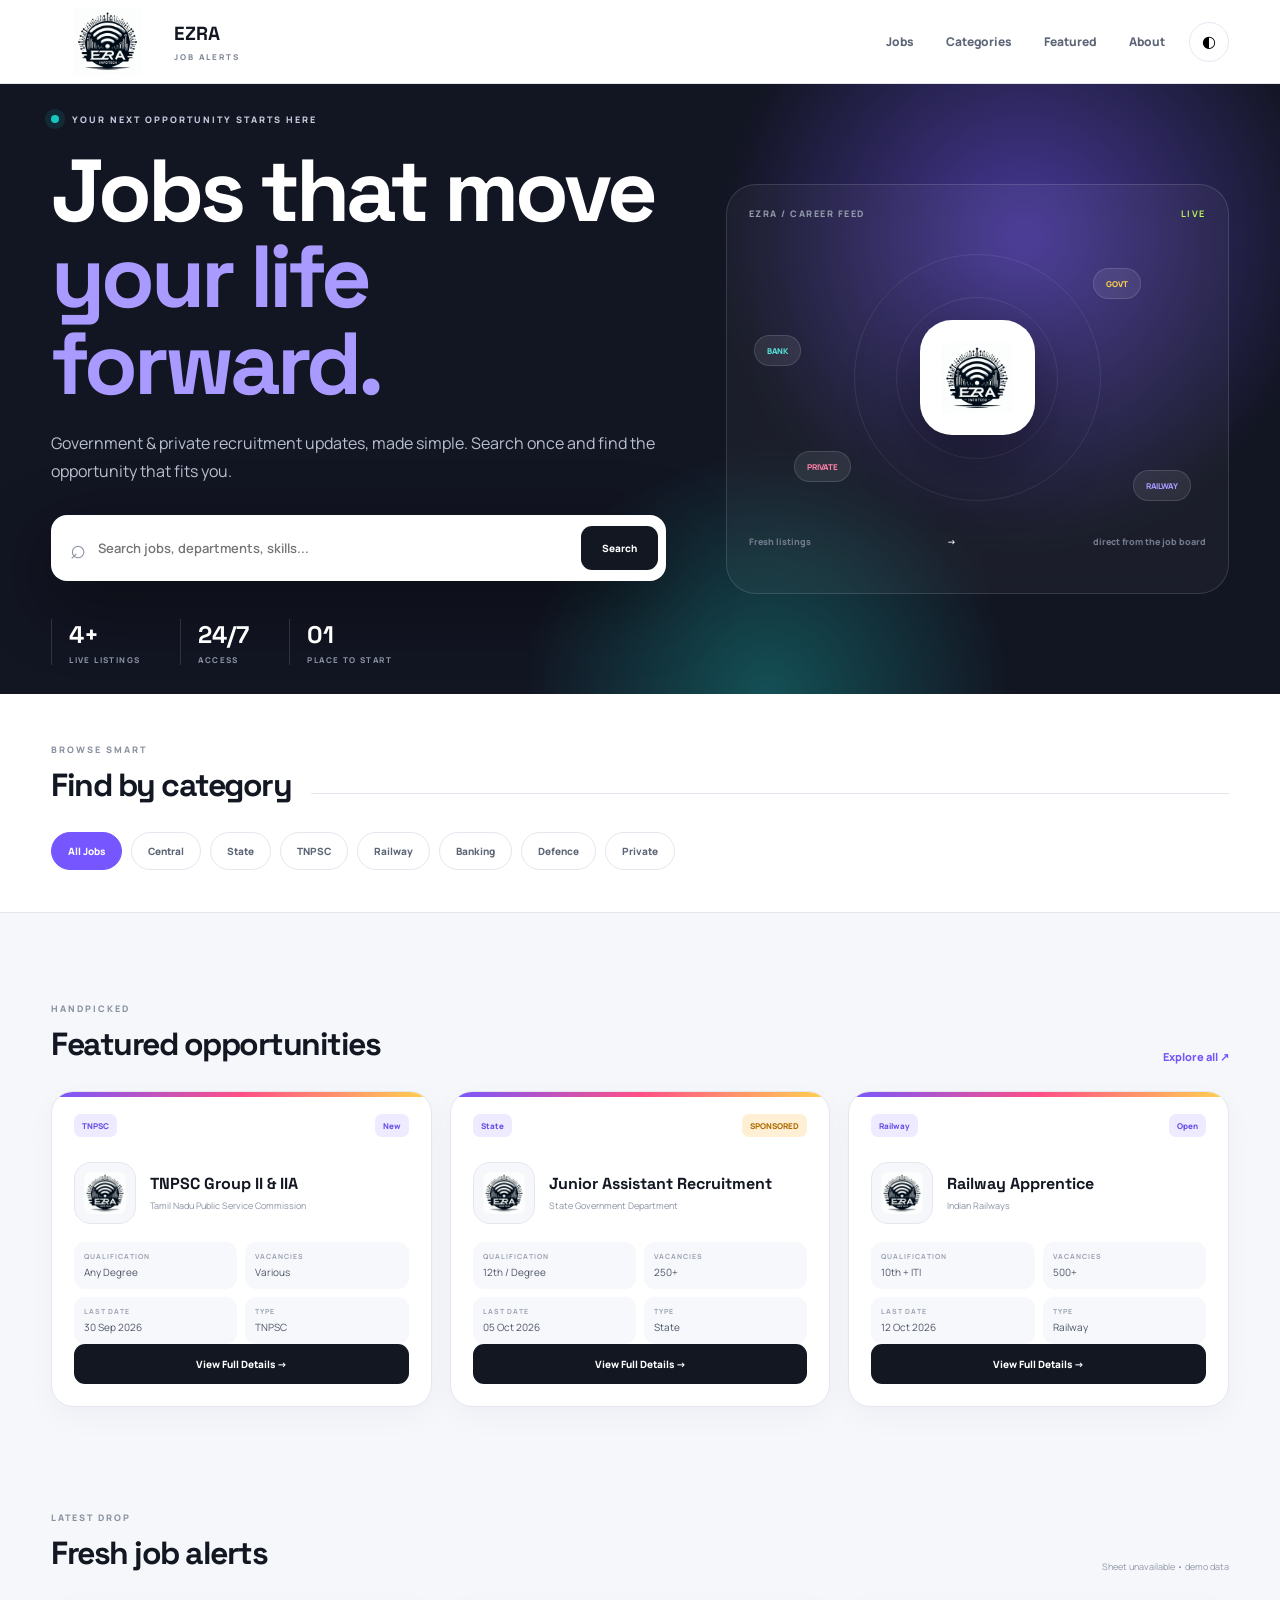
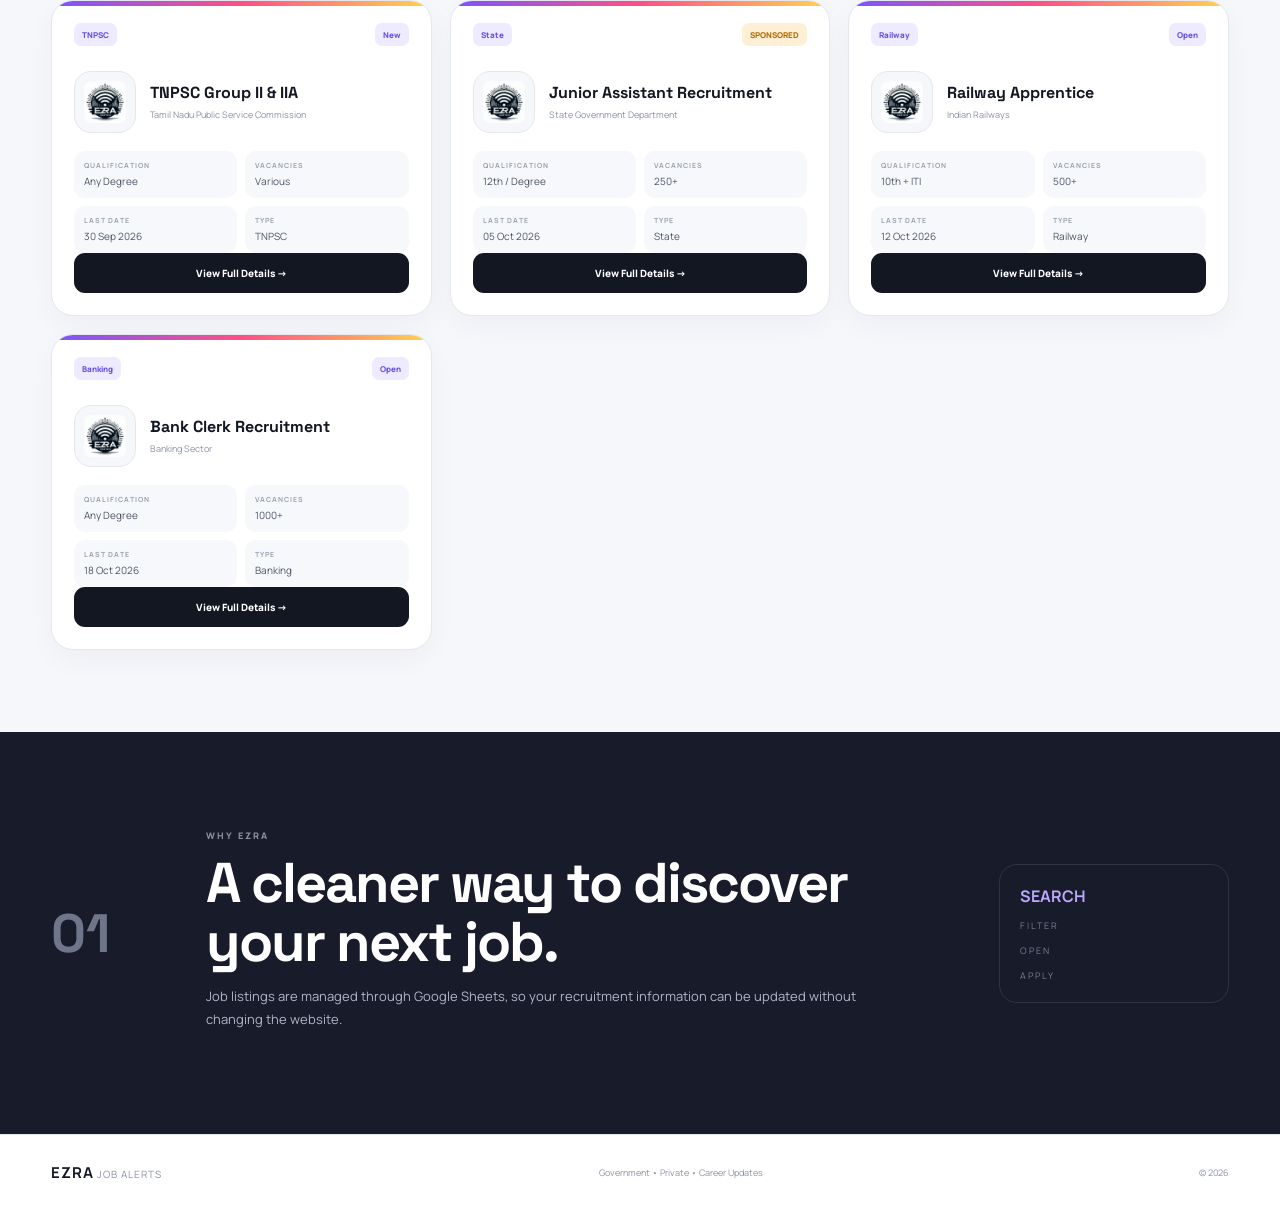
==== commit d4ea154a: "Add files via upload" ====
--- a/index.html
+++ b/index.html
@@ -1,29 +1,9 @@
-<!doctype html><html lang="en"><head>
-<meta charset="utf-8"><meta name="viewport" content="width=device-width,initial-scale=1">
-<title>EZRA Job Alerts | Government & Private Jobs</title>
-<meta name="description" content="Latest government and private job alerts from EZRA Job Alerts.">
-<meta name="theme-color" content="#111827">
-<link rel="preconnect" href="https://fonts.googleapis.com"><link rel="preconnect" href="https://fonts.gstatic.com" crossorigin>
-<link href="https://fonts.googleapis.com/css2?family=Inter:wght@400;500;600;700;800&display=swap" rel="stylesheet">
-<link rel="stylesheet" href="style.css"></head><body>
-<header><div class="nav wrap"><a class="logo" href="#"><img src="assets/ezra-logo.jpg" alt="EZRA Infotech Logo"><span>EZRA <b>JOB ALERTS</b></span></a>
-<nav><a href="#jobs">Jobs</a><a href="#featured">Featured</a><a href="#categories">Categories</a><a href="#services">Services</a><a href="#about">About</a></nav>
-<button id="theme" class="round">☾</button><button id="menu" class="round mobile">☰</button></div></header>
+<!doctype html><html lang="en"><head><meta charset="utf-8"><meta name="viewport" content="width=device-width,initial-scale=1"><title>EZRA Job Alerts</title><meta name="description" content="Government and private job alerts from EZRA Job Alerts"><link rel="preconnect" href="https://fonts.googleapis.com"><link rel="preconnect" href="https://fonts.gstatic.com" crossorigin><link href="https://fonts.googleapis.com/css2?family=Manrope:wght@400;500;600;700;800&family=Space+Grotesk:wght@500;600;700&display=swap" rel="stylesheet"><link rel="stylesheet" href="style.css"></head><body>
+<header class="topbar"><div class="wrap nav"><a class="brand" href="#"><img src="assets/ezra-logo.jpg" alt="EZRA Infotech"><span>EZRA<span>JOB ALERTS</span></span></a><nav><a href="#jobs">Jobs</a><a href="#categories">Categories</a><a href="#featured">Featured</a><a href="#about">About</a></nav><div class="nav-actions"><button id="theme" class="icon-btn" aria-label="Toggle theme">◐</button><button id="menu" class="icon-btn mobile">☰</button></div></div></header>
 <main>
-<section class="hero"><div class="wrap hero-grid"><div><label>⚡ DAILY CAREER UPDATES</label><h1>Your next job<br><em>starts here.</em></h1><p>Discover government & private opportunities, updated from one simple dashboard.</p>
-<div class="search"><span>⌕</span><input id="search" placeholder="Search jobs, departments, qualifications..."></div><div class="quick"><a href="#jobs">Explore Jobs →</a><a href="#services">For Employers</a></div></div>
-<div class="statbox"><span class="live">● LIVE UPDATES</span><strong id="count">0</strong><small>job opportunities</small><hr><b>Google Sheets powered</b><small>Update once. Publish everywhere.</small></div></div></section>
-
-<section class="wrap" id="categories"><div class="pills">
-<button class="pill active" data-cat="All">All Jobs</button><button class="pill" data-cat="Central">🇮🇳 Central</button><button class="pill" data-cat="State">🏛️ State</button><button class="pill" data-cat="TNPSC">📝 TNPSC</button><button class="pill" data-cat="Railway">🚆 Railway</button><button class="pill" data-cat="Banking">🏦 Banking</button><button class="pill" data-cat="Defence">🛡️ Defence</button><button class="pill" data-cat="Private">💼 Private</button></div></section>
-
-<section class="wrap section" id="featured"><div class="head"><div><label>⭐ FEATURED OPPORTUNITIES</label><h2>Top picks</h2></div></div><div id="featuredGrid" class="cards"></div></section>
-
-<section class="wrap section" id="jobs"><div class="head"><div><label>LATEST OPENINGS</label><h2>Job Alerts</h2></div><span id="updated"></span></div><div id="jobsGrid" class="cards"></div><div id="empty" class="empty hidden">No matching jobs found.</div></section>
-
-<section class="services" id="services"><div class="wrap"><label>💼 FOR EMPLOYERS</label><h2>Reach job seekers faster.</h2><p>Promote your private vacancy as a Featured or Sponsored Job on EZRA Job Alerts.</p><div class="service-grid"><div><b>Featured Job</b><span>High-visibility placement</span></div><div><b>Sponsored Job</b><span>Priority promotion space</span></div><div><b>Contact EZRA</b><span>Discuss your promotion</span></div></div></div></section>
-
-<section class="wrap section" id="about"><div class="about"><div><label>ABOUT EZRA</label><h2>Simple. Useful. Updated.</h2></div><p>EZRA Job Alerts is a career information portal designed to make government and private job opportunities easier to discover. Job listings can be managed from Google Sheets without editing the website code.</p></div></section>
-</main>
-<footer><div class="wrap foot"><span>© 2026 EZRA JOB ALERTS</span><span>Stay Updated • Get Hired</span></div></footer>
-<script src="script.js"></script></body></html>+<section class="hero"><div class="hero-bg"></div><div class="wrap hero-grid"><div class="hero-copy"><div class="label"><span></span> YOUR NEXT OPPORTUNITY STARTS HERE</div><h1>Jobs that move<br><i>your life forward.</i></h1><p>Government & private recruitment updates, made simple. Search once and find the opportunity that fits you.</p><div class="searchbar"><span>⌕</span><input id="search" placeholder="Search jobs, departments, skills..."><button>Search</button></div><div class="hero-stats"><div><b id="count">0</b><span>LIVE LISTINGS</span></div><div><b>24/7</b><span>ACCESS</span></div><div><b>01</b><span>PLACE TO START</span></div></div></div><div class="hero-panel"><div class="panel-head"><span>EZRA / CAREER FEED</span><b>LIVE</b></div><div class="orbit"><div class="orbit-core"><img src="assets/ezra-logo.jpg" alt="EZRA"></div><div class="orb o1">GOVT</div><div class="orb o2">PRIVATE</div><div class="orb o3">BANK</div><div class="orb o4">RAILWAY</div></div><div class="panel-foot">Fresh listings <strong>→</strong> direct from the job board</div></div></div></section>
+<section id="categories" class="category-area"><div class="wrap"><div class="section-top"><div><span class="mini-label">BROWSE SMART</span><h2>Find by category</h2></div><span class="rule"></span></div><div class="pills"><button class="pill active" data-cat="All">All Jobs</button><button class="pill" data-cat="Central">Central</button><button class="pill" data-cat="State">State</button><button class="pill" data-cat="TNPSC">TNPSC</button><button class="pill" data-cat="Railway">Railway</button><button class="pill" data-cat="Banking">Banking</button><button class="pill" data-cat="Defence">Defence</button><button class="pill" data-cat="Private">Private</button></div></div></section>
+<section id="featured" class="wrap section"><div class="section-top"><div><span class="mini-label">HANDPICKED</span><h2>Featured opportunities</h2></div><a href="#jobs" class="text-link">Explore all ↗</a></div><div id="featuredGrid" class="cards featured-cards"></div></section>
+<section id="jobs" class="wrap section jobs-section"><div class="jobs-heading"><div><span class="mini-label">LATEST DROP</span><h2>Fresh job alerts</h2></div><span id="updated" class="updated"></span></div><div id="jobsGrid" class="cards"></div><div id="empty" class="empty hidden">No matching jobs found.</div></section>
+<section id="about" class="about-band"><div class="wrap about-grid"><div class="about-number">01</div><div><span class="mini-label">WHY EZRA</span><h2>A cleaner way to discover your next job.</h2><p>Job listings are managed through Google Sheets, so your recruitment information can be updated without changing the website.</p></div><div class="about-note"><strong>SEARCH</strong><span>FILTER</span><span>OPEN</span><span>APPLY</span></div></div></section>
+</main><footer><div class="wrap foot"><div class="brand-mini"><b>EZRA</b> JOB ALERTS</div><span>Government • Private • Career Updates</span><span>© 2026</span></div></footer><script src="script.js"></script></body></html>
--- a/style.css
+++ b/style.css
@@ -1,9 +1,8 @@
-*{box-sizing:border-box}html{scroll-behavior:smooth}body{margin:0;font-family:Inter,Arial,sans-serif;background:#f6f8fc;color:#111827}body.dark{background:#080d17;color:#f5f7fb}.wrap{width:min(1160px,92%);margin:auto}
-header{position:sticky;top:0;z-index:50;background:#ffffffec;backdrop-filter:blur(18px);border-bottom:1px solid #e6eaf1}.dark header{background:#080d17ed;border-color:#202b3b}.nav{min-height:82px;display:flex;align-items:center;gap:28px}.logo{display:flex;align-items:center;gap:13px;text-decoration:none;color:inherit;font-weight:800}.logo img{width:68px;height:68px;object-fit:contain;border-radius:14px;display:block;filter:drop-shadow(0 5px 12px #0f172a18)}.logo span{font-size:16px;letter-spacing:.3px}.logo b{display:block;font-size:10px;letter-spacing:1.8px;opacity:.52;margin-top:2px}.nav nav{margin-left:auto;display:flex;gap:24px}.nav nav a{color:inherit;text-decoration:none;font-size:13px;font-weight:700;opacity:.68}.nav nav a:hover{opacity:1}.round{width:40px;height:40px;border:1px solid #dfe5ee;background:transparent;border-radius:12px;color:inherit;cursor:pointer}.mobile{display:none}
-.hero{padding:90px 0 78px;position:relative;overflow:hidden;background:radial-gradient(circle at 86% 18%,#a78bfa55 0,transparent 28%),radial-gradient(circle at 68% 80%,#22d3ee33 0,transparent 26%),linear-gradient(135deg,#eef2ff,#f8fbff 50%,#ecfeff)}.dark .hero{background:radial-gradient(circle at 86% 18%,#7c3aed55 0,transparent 28%),radial-gradient(circle at 68% 80%,#0891b233 0,transparent 26%),#0b1220}.hero:after{content:"";position:absolute;width:420px;height:420px;border-radius:50%;right:-170px;bottom:-260px;border:70px solid #ffffff35}.hero-grid{display:grid;grid-template-columns:1fr 340px;gap:70px;align-items:center;position:relative;z-index:1}.hero label,.section label,.services label,.about label{font-size:10px;letter-spacing:2px;font-weight:900;opacity:.6}.hero h1{font-size:clamp(50px,7vw,82px);line-height:.98;letter-spacing:-4px;margin:18px 0}.hero h1 em{font-style:normal;background:linear-gradient(90deg,#7c3aed,#2563eb,#06b6d4);-webkit-background-clip:text;background-clip:text;color:transparent}.hero p{font-size:17px;line-height:1.65;opacity:.65;max-width:650px}.search{display:flex;align-items:center;gap:11px;background:white;border:1px solid #dce4ef;border-radius:17px;padding:0 18px;max-width:700px;box-shadow:0 20px 55px #17203312}.dark .search{background:#121a28;border-color:#2c394d}.search span{font-size:25px;opacity:.4}.search input{border:0;outline:0;background:transparent;color:inherit;width:100%;padding:18px 0;font-size:14px}.quick{display:flex;gap:12px;margin-top:18px}.quick a{text-decoration:none;color:#fff;background:linear-gradient(135deg,#7c3aed,#2563eb);padding:12px 17px;border-radius:11px;font-size:12px;font-weight:800;box-shadow:0 10px 25px #4f46e533}.quick a+ a{background:#ffffffb8;color:#172033;border:1px solid #d9e0eb;box-shadow:none}.dark .quick a+ a{background:#121a28;color:#fff;border-color:#2c394d}.statbox{padding:29px;border:1px solid #ffffffaa;border-radius:26px;background:#ffffffc7;box-shadow:0 25px 70px #1720331a;backdrop-filter:blur(15px)}.dark .statbox{background:#111a29cc;border-color:#ffffff16}.live{font-size:10px;color:#16a34a;font-weight:900}.statbox strong{display:block;font-size:64px;letter-spacing:-5px;margin-top:17px}.statbox small{display:block;opacity:.55;font-size:11px;margin-top:3px}.statbox hr{border:0;border-top:1px solid #e1e6ee;margin:23px 0}.dark .statbox hr{border-color:#2b3648}.statbox b{font-size:12px}
-.pills{display:flex;gap:9px;flex-wrap:wrap;padding:32px 0}.pill{border:1px solid #dfe5ee;background:#fff;color:inherit;padding:11px 15px;border-radius:999px;font-weight:750;font-size:12px;cursor:pointer;transition:.18s}.dark .pill{background:#121a28;border-color:#2c394d}.pill:hover{transform:translateY(-1px);border-color:#a78bfa}.pill.active{background:linear-gradient(135deg,#7c3aed,#2563eb);color:white;border-color:transparent;box-shadow:0 8px 20px #4f46e533}
-.section{padding:35px 0 68px}.head{display:flex;align-items:end;justify-content:space-between;margin-bottom:20px}.head h2,.services h2,.about h2{font-size:34px;letter-spacing:-1.6px;margin:8px 0 0}.head span{font-size:11px;opacity:.5}.cards{display:grid;grid-template-columns:repeat(3,1fr);gap:17px}.card{position:relative;overflow:hidden;background:white;border:1px solid #e0e6ef;border-radius:21px;padding:20px;min-height:270px;display:flex;flex-direction:column;transition:.22s;box-shadow:0 8px 30px #17203308}.dark .card{background:#111a28;border-color:#263448}.card:before{content:"";height:4px;position:absolute;inset:0 0 auto;background:linear-gradient(90deg,#7c3aed,#2563eb,#06b6d4)}.card:hover{transform:translateY(-5px);box-shadow:0 22px 50px #17203318}.job-brand{display:flex;align-items:center;gap:12px;margin:3px 0 2px}.dept-logo{width:52px;height:52px;border-radius:14px;object-fit:contain;background:#f8fafc;border:1px solid #e5eaf1;padding:7px;flex:0 0 auto}.dark .dept-logo{background:#0c1420;border-color:#29374a}.dept-wrap{min-width:0}.dept{font-size:11px;opacity:.58;white-space:nowrap;overflow:hidden;text-overflow:ellipsis}.badges{display:flex;justify-content:space-between;gap:6px;align-items:center}.badge{font-size:9px;font-weight:900;padding:6px 8px;border-radius:7px;background:#ede9fe;color:#6d28d9}.dark .badge{background:#302554;color:#c4b5fd}.badge.sponsor{background:#fff7ed;color:#c2410c}.card h3{font-size:16px;line-height:1.4;margin:13px 0 5px}.meta{display:grid;grid-template-columns:1fr 1fr;gap:8px;margin:16px 0}.meta div{padding:9px;background:#f6f8fb;border-radius:9px;font-size:10px}.dark .meta div{background:#0c1420}.meta b{display:block;font-size:8px;opacity:.48;margin-bottom:3px}.apply{margin-top:auto;text-align:center;text-decoration:none;background:linear-gradient(135deg,#7c3aed,#2563eb);color:white;padding:11px;border-radius:10px;font-size:11px;font-weight:850;box-shadow:0 8px 18px #4f46e526}.empty{text-align:center;padding:50px;opacity:.5}.hidden{display:none!important}
-.services{padding:78px 0;background:linear-gradient(135deg,#17112f,#101a3a 55%,#083344);color:#fff;position:relative;overflow:hidden}.services:after{content:"";position:absolute;width:300px;height:300px;border:60px solid #ffffff10;border-radius:50%;right:-100px;top:-120px}.services p{opacity:.7;max-width:620px;line-height:1.7}.service-grid{display:grid;grid-template-columns:repeat(3,1fr);gap:14px;margin-top:30px}.service-grid div{border:1px solid #ffffff1c;padding:21px;border-radius:16px;background:#ffffff0a}.service-grid b,.service-grid span{display:block}.service-grid b{font-size:14px}.service-grid span{font-size:11px;opacity:.58;margin-top:6px}.about{display:grid;grid-template-columns:1fr 1fr;gap:70px;padding:20px 0}.about p{line-height:1.8;opacity:.62;font-size:14px}footer{border-top:1px solid #e3e7ee}.dark footer{border-color:#202b3b}.foot{display:flex;justify-content:space-between;padding:24px 0;font-size:11px;opacity:.5}
-/* Job details */
-.detail-main{padding:34px 0 90px;min-height:75vh;background:linear-gradient(180deg,#f6f8fc 0,#fff 100%)}.dark .detail-main{background:linear-gradient(180deg,#080d17,#0c1420)}.back{display:inline-flex;align-items:center;gap:7px;margin-bottom:20px;color:inherit;text-decoration:none;font-weight:800;font-size:13px}.detail-card{background:var(--card,#fff);border:1px solid var(--line,#e1e7f0);border-radius:28px;padding:0;box-shadow:0 25px 70px rgba(15,23,42,.10);max-width:1040px;margin:auto;overflow:hidden}.dark .detail-card{background:#101927;border-color:#263448}.detail-hero{padding:34px 36px;background:linear-gradient(135deg,#f3e8ff,#eff6ff 52%,#ecfeff);border-bottom:1px solid #dfe6ef}.dark .detail-hero{background:linear-gradient(135deg,#21163b,#12213b 52%,#0d2833);border-color:#263448}.detail-brand{display:flex;gap:18px;align-items:center}.detail-logo{width:94px;height:94px;border-radius:22px;object-fit:contain;background:#fff;border:1px solid #dfe5ee;padding:12px;box-shadow:0 12px 28px #17203312}.dark .detail-logo{background:#0b1421;border-color:#314055}.detail-title{flex:1;min-width:0}.detail-top{display:flex;justify-content:space-between;gap:18px;align-items:flex-start}.detail-top h1{font-size:clamp(30px,5vw,52px);line-height:1.03;margin:10px 0 8px;letter-spacing:-2px}.detail-top p{margin:0;color:#64748b;font-weight:700}.dark .detail-top p{color:#a4b1c2}.status-pill{border:1px solid #86efac;background:#f0fdf4;color:#15803d;padding:8px 13px;border-radius:999px;font-weight:850;white-space:nowrap}.dark .status-pill{background:#10271b;border-color:#245b39;color:#86efac}.intro{font-size:17px;line-height:1.75;padding:24px 36px;color:#475569}.dark .intro{color:#b2becd}.detail-body{padding:0 36px 34px}.detail-section{padding:28px 0;border-top:1px solid var(--line,#e1e7f0)}.detail-section h2{font-size:22px;margin:0 0 17px;letter-spacing:-.6px}.info-table{display:grid;grid-template-columns:1fr 1fr;border:1px solid var(--line,#e1e7f0);border-radius:17px;overflow:hidden}.info-table div{padding:17px 18px;border-bottom:1px solid var(--line,#e1e7f0);display:flex;flex-direction:column;gap:7px;background:#fbfcfe}.info-table div:nth-child(odd){border-right:1px solid var(--line,#e1e7f0)}.info-table div:nth-last-child(-n+2){border-bottom:0}.dark .info-table div{background:#0d1623;border-color:#263448}.info-table span{font-size:11px;text-transform:uppercase;letter-spacing:.08em;color:#64748b;font-weight:850}.info-table strong{font-size:15px}.long-text{line-height:1.85;color:#475569;font-size:14px}.dark .long-text{color:#b2becd}.important-links{margin:28px 0 0;padding:25px;border-radius:20px;background:linear-gradient(135deg,#f5f3ff,#eff6ff);border:1px solid #e1e7f0}.dark .important-links{background:linear-gradient(135deg,#211a35,#13213a);border-color:#2c394d}.important-links h2{margin:0 0 16px}.link-grid{display:flex;gap:12px;flex-wrap:wrap}.big-link{display:inline-flex;padding:14px 19px;border:1px solid #cbd5e1;border-radius:12px;text-decoration:none;font-weight:850;color:#0f172a;background:white}.big-link.primary{background:linear-gradient(135deg,#7c3aed,#2563eb);color:white;border-color:transparent}.detail-loading,.not-found{text-align:center;padding:70px 20px}.not-found h1{font-size:38px}.dark .big-link{background:#0f172a;color:#e2e8f0;border-color:#334155}.dark .big-link.primary{color:#fff;border-color:transparent}
-@media(max-width:800px){.nav{min-height:76px}.logo img{width:58px;height:58px}.logo span{font-size:14px}.nav nav{display:none}.nav nav.show{display:flex;position:absolute;top:76px;left:4%;right:4%;background:#fff;border:1px solid #e1e7ef;border-radius:15px;padding:15px;flex-direction:column;gap:13px;box-shadow:0 20px 50px #17203318}.dark .nav nav.show{background:#111a28;border-color:#263448}.mobile{display:block}.hero{padding:58px 0}.hero-grid,.about{grid-template-columns:1fr}.statbox{display:none}.cards,.service-grid{grid-template-columns:1fr}.hero h1{letter-spacing:-2.8px}.head{align-items:start;flex-direction:column}.foot{gap:10px;flex-direction:column}.detail-hero{padding:25px 20px}.detail-brand{align-items:flex-start}.detail-logo{width:76px;height:76px;border-radius:18px}.detail-top{flex-direction:column}.detail-top h1{font-size:34px;letter-spacing:-1.3px}.detail-body{padding:0 20px 25px}.intro{padding:21px 20px}.info-table{grid-template-columns:1fr}.info-table div:nth-child(odd){border-right:0}.info-table div:nth-last-child(2){border-bottom:1px solid var(--line,#e1e7f0)}.link-grid>*{width:100%;justify-content:center}}
+:root{--ink:#121722;--muted:#697386;--bg:#f6f7fb;--paper:#fff;--line:#e4e7ee;--violet:#7657ff;--pink:#ff4f87;--aqua:#16c7bd;--yellow:#ffd34e;--nav:#ffffffed}*{box-sizing:border-box}html{scroll-behavior:smooth}body{margin:0;background:var(--bg);color:var(--ink);font-family:Manrope,Arial,sans-serif}.wrap{width:min(1180px,92%);margin:auto}.topbar{height:84px;background:var(--nav);backdrop-filter:blur(18px);border-bottom:1px solid var(--line);position:sticky;top:0;z-index:100}.nav{height:100%;display:flex;align-items:center}.brand{display:flex;align-items:center;gap:11px;text-decoration:none;color:var(--ink);font:700 19px Space Grotesk}.brand img{width:112px;height:67px;object-fit:contain;border-radius:12px;background:#fff}.brand>span>span{display:block;font:800 8px Manrope;letter-spacing:2px;color:#7f8797;margin-top:5px}.nav nav{display:flex;gap:32px;margin-left:auto}.nav nav a{font-size:12px;font-weight:800;color:#5d6676;text-decoration:none}.nav nav a:hover{color:var(--violet)}.nav-actions{display:flex;gap:8px;margin-left:24px}.icon-btn{width:40px;height:40px;border:1px solid var(--line);border-radius:50%;background:#fff;cursor:pointer;font-size:16px}.mobile{display:none}
+.hero{position:relative;overflow:hidden;background:#121522;color:#fff}.hero-bg{position:absolute;inset:0;background:radial-gradient(circle at 80% 25%,#7657ff88 0,transparent 27%),radial-gradient(circle at 60% 100%,#16c7bd55 0,transparent 25%)}.hero-grid{position:relative;min-height:610px;display:grid;grid-template-columns:1.1fr .9fr;gap:60px;align-items:center}.label,.mini-label{font-size:9px;font-weight:900;letter-spacing:2px}.label{color:#c8cce0}.label span{display:inline-block;width:8px;height:8px;background:var(--aqua);border-radius:50%;margin-right:9px;box-shadow:0 0 0 6px #16c7bd1f}.hero h1{font:700 clamp(54px,7vw,88px)/.98 Space Grotesk;letter-spacing:-4px;margin:22px 0}.hero h1 i{font-style:normal;color:#a99aff}.hero p{max-width:630px;color:#b8bfce;line-height:1.75;font-size:16px}.searchbar{display:flex;align-items:center;max-width:680px;height:66px;background:#fff;border-radius:16px;margin-top:30px;padding:7px 8px 7px 19px;box-shadow:0 22px 70px #0006}.searchbar>span{font-size:27px;color:#8c94a5}.searchbar input{flex:1;border:0;outline:0;padding:0 12px;font:600 13px Manrope;color:var(--ink)}.searchbar button{border:0;border-radius:11px;background:var(--ink);color:#fff;padding:15px 21px;font:800 10px Manrope;cursor:pointer}.hero-stats{display:flex;gap:40px;margin-top:38px}.hero-stats div{border-left:1px solid #ffffff22;padding-left:17px}.hero-stats b{display:block;font:700 24px Space Grotesk}.hero-stats span{display:block;color:#8991a3;font-size:8px;font-weight:900;letter-spacing:1.4px;margin-top:4px}.hero-panel{height:410px;border:1px solid #ffffff20;border-radius:30px;background:#ffffff0a;backdrop-filter:blur(14px);padding:22px;position:relative;overflow:hidden}.panel-head,.panel-foot{display:flex;justify-content:space-between;font-size:9px;font-weight:900;letter-spacing:1.5px;color:#9299aa}.panel-head b{color:#bdf55a}.orbit{height:315px;display:grid;place-items:center;position:relative}.orbit:before,.orbit:after{content:"";position:absolute;border:1px solid #ffffff16;border-radius:50%}.orbit:before{width:245px;height:245px}.orbit:after{width:160px;height:160px}.orbit-core{width:115px;height:115px;border-radius:32px;background:#fff;display:grid;place-items:center;box-shadow:0 25px 70px #0007;position:relative;z-index:3}.orbit-core img{width:92px;height:70px;object-fit:contain}.orb{position:absolute;padding:9px 12px;border-radius:999px;font-size:8px;font-weight:900;background:#ffffff14;border:1px solid #ffffff20;z-index:4}.o1{top:48px;right:65px;color:#ffd34e}.o2{bottom:53px;left:45px;color:#ff80a7}.o3{top:115px;left:5px;color:#55e4da}.o4{bottom:34px;right:15px;color:#a99aff}.panel-foot{letter-spacing:0;color:#737b8d}.panel-foot strong{color:#fff}
+.category-area{background:#fff;border-bottom:1px solid var(--line);padding:42px 0}.section-top,.jobs-heading{display:flex;justify-content:space-between;align-items:end;gap:20px}.mini-label{color:#8a92a1}.section-top h2,.jobs-heading h2{font:700 32px Space Grotesk;letter-spacing:-1.5px;margin:7px 0 0}.rule{height:1px;background:var(--line);flex:1;margin-bottom:11px}.pills{display:flex;flex-wrap:wrap;gap:9px;margin-top:27px}.pill{border:1px solid var(--line);background:#fff;padding:11px 16px;border-radius:999px;color:#5d6676;font:800 10px Manrope;cursor:pointer}.pill:hover{border-color:#b9adff}.pill.active{background:var(--violet);border-color:var(--violet);color:#fff}.section{padding:82px 0}.text-link{color:var(--violet);text-decoration:none;font-size:11px;font-weight:900}.cards{display:grid;grid-template-columns:repeat(3,1fr);gap:18px;margin-top:27px}.card{background:var(--paper);border:1px solid var(--line);border-radius:22px;padding:22px;min-height:310px;display:flex;flex-direction:column;position:relative;overflow:hidden;transition:.22s;box-shadow:0 10px 30px #171d2c09}.card:before{content:"";height:5px;position:absolute;left:0;right:0;top:0;background:linear-gradient(90deg,var(--violet),var(--pink),var(--yellow))}.card:hover{transform:translateY(-7px);box-shadow:0 24px 55px #171d2c18}.badges{display:flex;gap:7px;justify-content:space-between;position:relative;z-index:2}.badge{background:#eeeaff;color:#6650e7;padding:6px 8px;border-radius:7px;font-size:8px;font-weight:900}.badge.sponsor{background:#fff0d5;color:#b06b00}.job-brand{display:flex;align-items:center;gap:14px;margin:25px 0 18px}.dept-logo{width:62px;height:62px;object-fit:contain;border-radius:17px;padding:9px;background:#f6f7fa;border:1px solid var(--line)}.dept-wrap{min-width:0}.dept-wrap h3{margin:0;font:700 16px/1.3 Space Grotesk}.dept-wrap h3 a{color:var(--ink);text-decoration:none}.dept{font-size:9px;color:#8992a3;margin-top:5px;white-space:nowrap;overflow:hidden;text-overflow:ellipsis}.meta{display:grid;grid-template-columns:1fr 1fr;gap:8px}.meta div{background:#f7f8fb;border-radius:11px;padding:10px;font-size:10px;color:#4d5666}.meta b{display:block;font-size:7px;letter-spacing:1px;color:#9aa2b0;margin-bottom:4px}.apply{margin-top:auto;text-align:center;text-decoration:none;background:#121722;color:#fff;border-radius:11px;padding:13px;font-size:10px;font-weight:900}.apply:hover{background:var(--violet)}.empty{text-align:center;padding:60px;color:#8b93a1}.hidden{display:none!important}.jobs-section{padding-top:15px}.updated{font-size:9px;color:#9199a8}
+.about-band{background:#171b2a;color:#fff;padding:90px 0}.about-grid{display:grid;grid-template-columns:100px 1fr 230px;gap:55px;align-items:center}.about-number{font:700 54px Space Grotesk;color:#6f7689}.about-band h2{font:700 clamp(34px,5vw,56px)/1.05 Space Grotesk;letter-spacing:-2px;margin:10px 0}.about-band p{max-width:690px;color:#aeb6c7;line-height:1.8;font-size:13px}.about-note{border:1px solid #ffffff1b;border-radius:18px;padding:20px;display:flex;flex-direction:column;gap:12px}.about-note strong{color:#b9aaff}.about-note span{font-size:9px;letter-spacing:2px;color:#778095}footer{background:#fff;border-top:1px solid var(--line)}.foot{min-height:75px;display:flex;align-items:center;justify-content:space-between;color:#8b93a2;font-size:9px}.brand-mini{font-size:10px;letter-spacing:1px}.brand-mini b{color:var(--ink);font-size:15px}
+/* Completely separate job-details layout */.job-page{background:#eef0f6;min-height:calc(100vh - 84px);padding:35px 0 90px}.back{display:inline-block;text-decoration:none;color:#697384;font-size:10px;font-weight:900;margin-bottom:18px}.detail-card{display:grid;grid-template-columns:330px 1fr;background:#fff;border:1px solid var(--line);border-radius:28px;overflow:hidden;box-shadow:0 25px 80px #141b2d18}.detail-hero{grid-column:1;grid-row:1;background:linear-gradient(160deg,#7054ff,#9a62ff 52%,#ff5d93);color:#fff;padding:34px 27px;display:flex;flex-direction:column;min-height:620px;position:relative}.detail-hero:after{content:"";position:absolute;width:230px;height:230px;border:45px solid #ffffff10;border-radius:50%;right:-125px;bottom:-80px}.detail-brand{position:relative;z-index:2}.detail-logo{width:142px;height:142px;border-radius:31px;background:#fff;object-fit:contain;padding:16px;box-shadow:0 25px 50px #3a176b40}.detail-title{margin-top:auto;position:relative;z-index:2}.detail-top{display:flex;flex-direction:column}.detail-top h1{font:700 39px/1.03 Space Grotesk;letter-spacing:-2px;margin:14px 0 9px}.detail-top p{margin:0;color:#e9e5ff;font-size:12px;line-height:1.5}.detail-top .badges{justify-content:flex-start}.detail-hero .badge{background:#ffffff20;color:#fff}.detail-hero .badge.sponsor{background:#ffd08a;color:#5c3000}.status-pill{align-self:flex-start;margin-top:20px;background:#d7ff70;color:#243100;padding:8px 11px;border-radius:999px;font-size:8px;font-weight:900}.intro{grid-column:2;padding:38px 45px 20px;font-size:14px;line-height:1.8;color:#586274}.detail-body{grid-column:2;padding:0 45px 45px}.detail-section{padding:25px 0;border-bottom:1px solid var(--line)}.detail-section h2{font:700 20px Space Grotesk;margin:0 0 17px}.info-table{display:grid;grid-template-columns:repeat(2,1fr);gap:10px}.info-table div{border:1px solid #e9ebf1;border-radius:14px;padding:14px;background:#fafbfc}.info-table span{display:block;font-size:7px;font-weight:900;letter-spacing:1.4px;color:#9aa1af}.info-table strong{display:block;font-size:11px;margin-top:7px;line-height:1.4}.long-text{font-size:12px;line-height:1.9;color:#5b6575}.important-links{margin-top:27px;padding:24px;border-radius:19px;background:#121722;color:#fff}.important-links h2{color:#fff;margin-bottom:14px}.link-grid{display:flex;gap:9px;flex-wrap:wrap}.big-link{padding:12px 15px;border-radius:10px;background:#fff;color:#121722;text-decoration:none;font-size:9px;font-weight:900}.big-link.primary{background:var(--yellow)}.detail-loading,.not-found{text-align:center;padding:90px}.not-found h1{font:700 34px Space Grotesk}
+.dark{--ink:#f5f7fb;--muted:#a3adbf;--bg:#0b0f18;--paper:#131a27;--line:#283145;--nav:#0d121dee}.dark .icon-btn,.dark footer,.dark .category-area{background:#101621;color:#fff}.dark .brand,.dark .dept-wrap h3 a,.dark .brand-mini b{color:#fff}.dark .pill{background:#121a28;color:#d9deea;border-color:#2a3346}.dark .pill.active{background:var(--violet)}.dark .card{background:#131a27}.dark .meta div,.dark .info-table div{background:#101722;border-color:#283145;color:#dce2ed}.dark .job-page{background:#080c14}.dark .detail-card{background:#121925}.dark .intro,.dark .long-text{color:#b9c2d1}.dark .info-table strong{color:#eef2f8}
+@media(max-width:900px){.topbar{height:76px}.brand img{width:94px;height:60px}.nav nav{display:none}.nav nav.show{display:flex;position:absolute;top:70px;left:4%;right:4%;background:#fff;padding:16px;border:1px solid var(--line);border-radius:16px;flex-direction:column;gap:15px}.mobile{display:block}.hero-grid{grid-template-columns:1fr;min-height:650px;padding-top:55px;padding-bottom:55px}.hero-panel{display:none}.cards{grid-template-columns:1fr 1fr}.about-grid{grid-template-columns:55px 1fr}.about-note{display:none}.detail-card{grid-template-columns:1fr}.detail-hero{grid-column:1;grid-row:1;min-height:420px}.intro,.detail-body{grid-column:1}.detail-logo{width:120px;height:120px}.detail-title{margin-top:45px}}
+@media(max-width:560px){.nav-actions{margin-left:auto}.hero h1{font-size:50px;letter-spacing:-3px}.hero-stats{gap:18px}.hero-stats b{font-size:19px}.searchbar{height:60px}.searchbar button{padding:13px}.cards{grid-template-columns:1fr}.section{padding:60px 0}.section-top h2,.jobs-heading h2{font-size:27px}.pills{flex-wrap:nowrap;overflow:auto}.about-grid{grid-template-columns:1fr}.about-number{font-size:38px}.foot{flex-direction:column;align-items:flex-start;padding:20px 0;gap:8px}.detail-card{border-radius:20px}.detail-hero{padding:25px 21px;min-height:390px}.detail-top h1{font-size:34px}.intro,.detail-body{padding-left:21px;padding-right:21px}.info-table{grid-template-columns:1fr}.detail-section{padding:22px 0}}
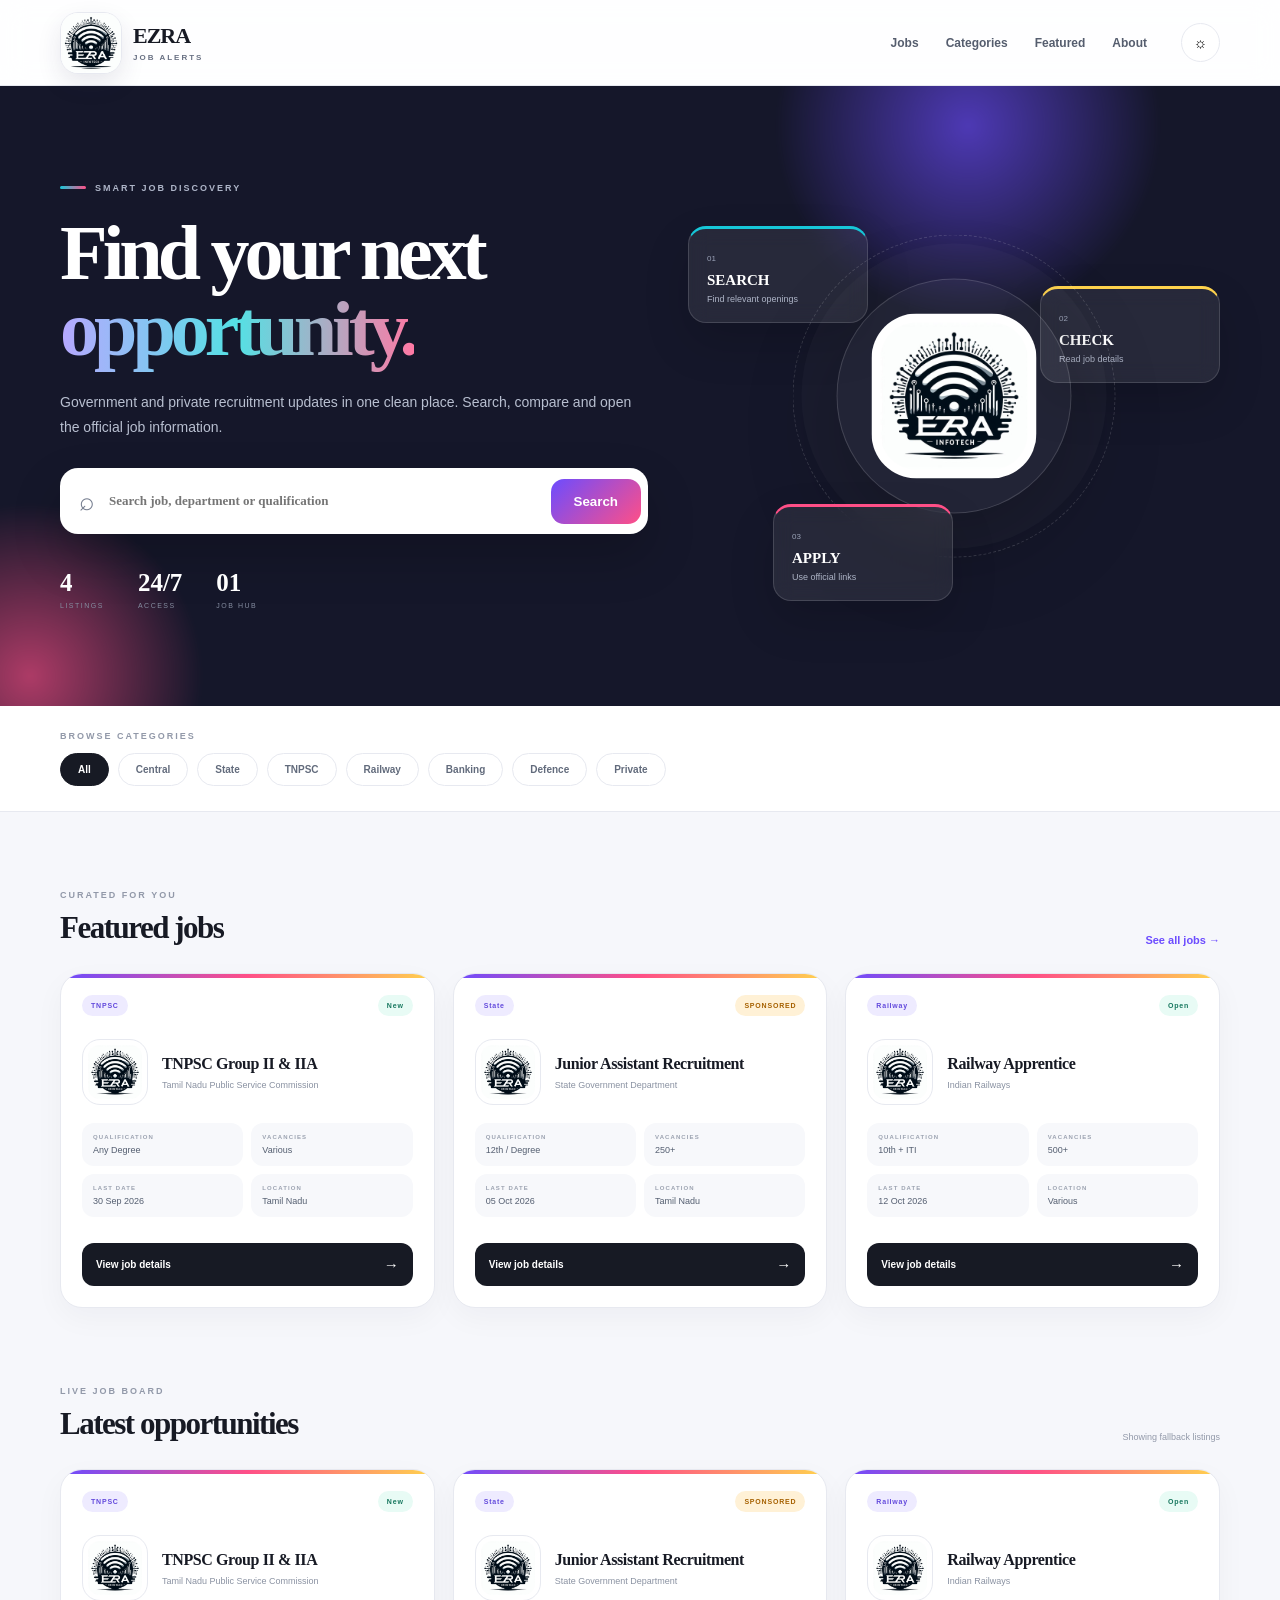
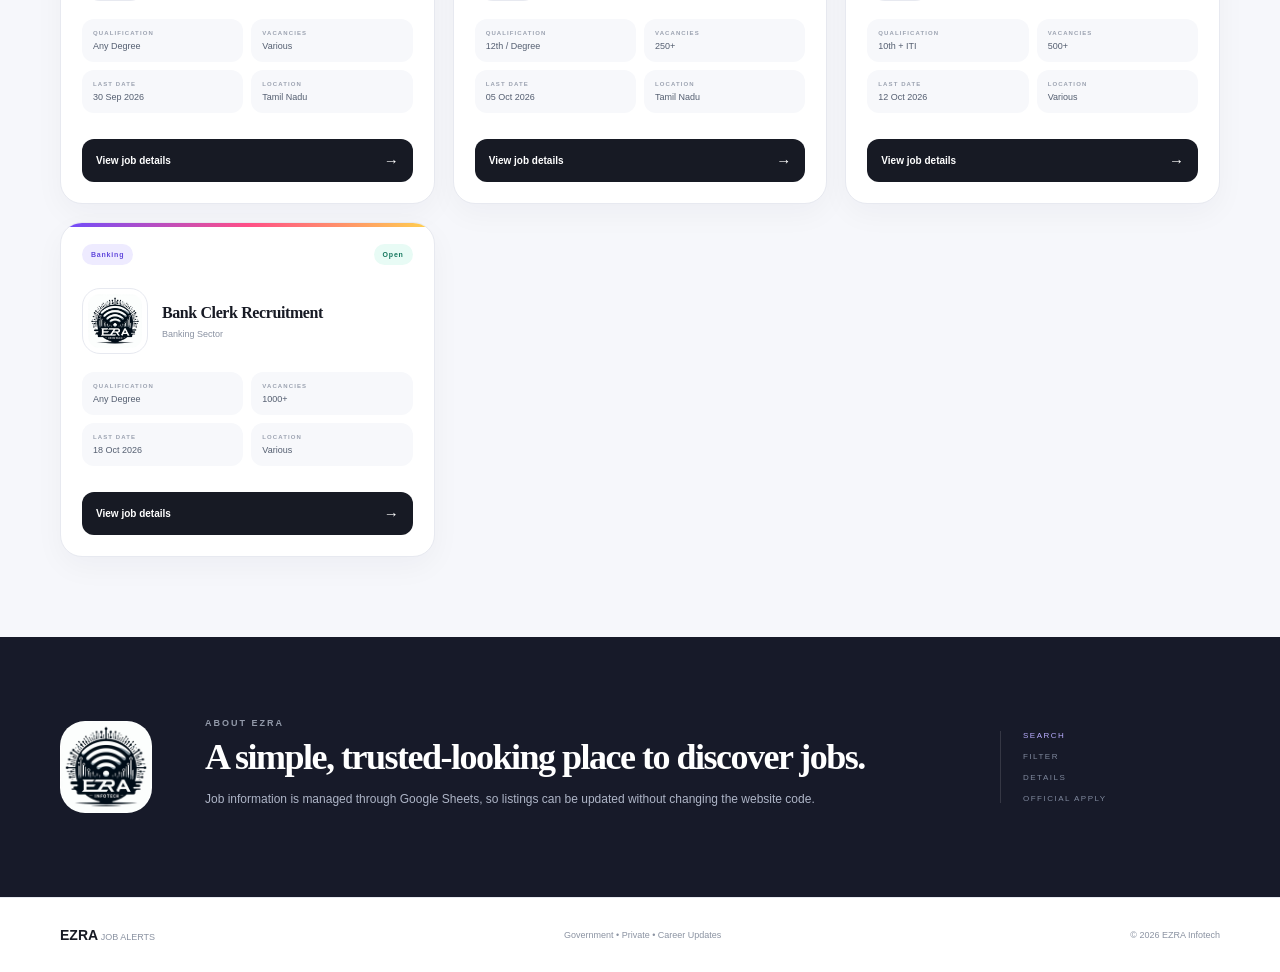
==== commit 5b063842: "Add files via upload" ====
--- a/index.html
+++ b/index.html
@@ -1,9 +1,61 @@
-<!doctype html><html lang="en"><head><meta charset="utf-8"><meta name="viewport" content="width=device-width,initial-scale=1"><title>EZRA Job Alerts</title><meta name="description" content="Government and private job alerts from EZRA Job Alerts"><link rel="preconnect" href="https://fonts.googleapis.com"><link rel="preconnect" href="https://fonts.gstatic.com" crossorigin><link href="https://fonts.googleapis.com/css2?family=Manrope:wght@400;500;600;700;800&family=Space+Grotesk:wght@500;600;700&display=swap" rel="stylesheet"><link rel="stylesheet" href="style.css"></head><body>
-<header class="topbar"><div class="wrap nav"><a class="brand" href="#"><img src="assets/ezra-logo.jpg" alt="EZRA Infotech"><span>EZRA<span>JOB ALERTS</span></span></a><nav><a href="#jobs">Jobs</a><a href="#categories">Categories</a><a href="#featured">Featured</a><a href="#about">About</a></nav><div class="nav-actions"><button id="theme" class="icon-btn" aria-label="Toggle theme">◐</button><button id="menu" class="icon-btn mobile">☰</button></div></div></header>
+<!doctype html>
+<html lang="en">
+<head>
+<meta charset="utf-8">
+<meta name="viewport" content="width=device-width,initial-scale=1">
+<title>EZRA Job Alerts</title>
+<meta name="description" content="Government and private job alerts from EZRA Job Alerts">
+<meta http-equiv="Content-Security-Policy" content="default-src 'self'; script-src 'self'; style-src 'self' https://fonts.googleapis.com; font-src https://fonts.gstatic.com; img-src 'self' https:; connect-src https://docs.google.com; object-src 'none'; base-uri 'self'; form-action 'self';">
+<link rel="preconnect" href="https://fonts.googleapis.com">
+<link rel="preconnect" href="https://fonts.gstatic.com" crossorigin>
+<link href="https://fonts.googleapis.com/css2?family=DM+Sans:wght@400;500;600;700&family=Plus+Jakarta+Sans:wght@600;700;800&display=swap" rel="stylesheet">
+<link rel="stylesheet" href="style.css">
+</head>
+<body>
+<header class="site-header">
+  <div class="container header-inner">
+    <a class="brand" href="index.html" aria-label="EZRA Job Alerts home">
+      <span class="brand-mark"><img src="assets/ezra-logo.jpg" alt="EZRA Infotech logo"></span>
+      <span class="brand-copy"><strong>EZRA</strong><small>JOB ALERTS</small></span>
+    </a>
+    <nav id="mainNav" class="main-nav" aria-label="Main navigation">
+      <a href="#jobs">Jobs</a><a href="#categories">Categories</a><a href="#featured">Featured</a><a href="#about">About</a>
+    </nav>
+    <div class="header-actions">
+      <button id="theme" class="round-btn" type="button" aria-label="Toggle dark mode">☼</button>
+      <button id="menu" class="round-btn mobile-only" type="button" aria-label="Open menu" aria-expanded="false">☰</button>
+    </div>
+  </div>
+</header>
 <main>
-<section class="hero"><div class="hero-bg"></div><div class="wrap hero-grid"><div class="hero-copy"><div class="label"><span></span> YOUR NEXT OPPORTUNITY STARTS HERE</div><h1>Jobs that move<br><i>your life forward.</i></h1><p>Government & private recruitment updates, made simple. Search once and find the opportunity that fits you.</p><div class="searchbar"><span>⌕</span><input id="search" placeholder="Search jobs, departments, skills..."><button>Search</button></div><div class="hero-stats"><div><b id="count">0</b><span>LIVE LISTINGS</span></div><div><b>24/7</b><span>ACCESS</span></div><div><b>01</b><span>PLACE TO START</span></div></div></div><div class="hero-panel"><div class="panel-head"><span>EZRA / CAREER FEED</span><b>LIVE</b></div><div class="orbit"><div class="orbit-core"><img src="assets/ezra-logo.jpg" alt="EZRA"></div><div class="orb o1">GOVT</div><div class="orb o2">PRIVATE</div><div class="orb o3">BANK</div><div class="orb o4">RAILWAY</div></div><div class="panel-foot">Fresh listings <strong>→</strong> direct from the job board</div></div></div></section>
-<section id="categories" class="category-area"><div class="wrap"><div class="section-top"><div><span class="mini-label">BROWSE SMART</span><h2>Find by category</h2></div><span class="rule"></span></div><div class="pills"><button class="pill active" data-cat="All">All Jobs</button><button class="pill" data-cat="Central">Central</button><button class="pill" data-cat="State">State</button><button class="pill" data-cat="TNPSC">TNPSC</button><button class="pill" data-cat="Railway">Railway</button><button class="pill" data-cat="Banking">Banking</button><button class="pill" data-cat="Defence">Defence</button><button class="pill" data-cat="Private">Private</button></div></div></section>
-<section id="featured" class="wrap section"><div class="section-top"><div><span class="mini-label">HANDPICKED</span><h2>Featured opportunities</h2></div><a href="#jobs" class="text-link">Explore all ↗</a></div><div id="featuredGrid" class="cards featured-cards"></div></section>
-<section id="jobs" class="wrap section jobs-section"><div class="jobs-heading"><div><span class="mini-label">LATEST DROP</span><h2>Fresh job alerts</h2></div><span id="updated" class="updated"></span></div><div id="jobsGrid" class="cards"></div><div id="empty" class="empty hidden">No matching jobs found.</div></section>
-<section id="about" class="about-band"><div class="wrap about-grid"><div class="about-number">01</div><div><span class="mini-label">WHY EZRA</span><h2>A cleaner way to discover your next job.</h2><p>Job listings are managed through Google Sheets, so your recruitment information can be updated without changing the website.</p></div><div class="about-note"><strong>SEARCH</strong><span>FILTER</span><span>OPEN</span><span>APPLY</span></div></div></section>
-</main><footer><div class="wrap foot"><div class="brand-mini"><b>EZRA</b> JOB ALERTS</div><span>Government • Private • Career Updates</span><span>© 2026</span></div></footer><script src="script.js"></script></body></html>
+<section class="hero">
+  <div class="hero-glow glow-one"></div><div class="hero-glow glow-two"></div>
+  <div class="container hero-grid">
+    <div class="hero-copy">
+      <div class="eyebrow"><span></span> SMART JOB DISCOVERY</div>
+      <h1>Find your next<br><em>opportunity.</em></h1>
+      <p>Government and private recruitment updates in one clean place. Search, compare and open the official job information.</p>
+      <div class="search-box">
+        <span aria-hidden="true">⌕</span><input id="search" type="search" autocomplete="off" placeholder="Search job, department or qualification"><button id="searchBtn" type="button">Search</button>
+      </div>
+      <div class="quick-stats"><div><strong id="count">0</strong><span>LISTINGS</span></div><div><strong>24/7</strong><span>ACCESS</span></div><div><strong>01</strong><span>JOB HUB</span></div></div>
+    </div>
+    <div class="hero-visual" aria-hidden="true">
+      <div class="visual-card card-a"><span>01</span><b>SEARCH</b><small>Find relevant openings</small></div>
+      <div class="visual-card card-b"><span>02</span><b>CHECK</b><small>Read job details</small></div>
+      <div class="visual-center"><img src="assets/ezra-logo.jpg" alt=""><div class="center-ring"></div></div>
+      <div class="visual-card card-c"><span>03</span><b>APPLY</b><small>Use official links</small></div>
+    </div>
+  </div>
+</section>
+<section id="categories" class="category-strip"><div class="container"><div class="section-kicker">BROWSE CATEGORIES</div><div class="pills" role="toolbar" aria-label="Job categories">
+  <button class="pill active" data-cat="All" type="button">All</button><button class="pill" data-cat="Central" type="button">Central</button><button class="pill" data-cat="State" type="button">State</button><button class="pill" data-cat="TNPSC" type="button">TNPSC</button><button class="pill" data-cat="Railway" type="button">Railway</button><button class="pill" data-cat="Banking" type="button">Banking</button><button class="pill" data-cat="Defence" type="button">Defence</button><button class="pill" data-cat="Private" type="button">Private</button>
+</div></div></section>
+<section id="featured" class="container content-section"><div class="section-head"><div><span class="section-kicker">CURATED FOR YOU</span><h2>Featured jobs</h2></div><a href="#jobs" class="section-link">See all jobs →</a></div><div id="featuredGrid" class="job-grid"></div></section>
+<section id="jobs" class="container content-section jobs-area"><div class="section-head"><div><span class="section-kicker">LIVE JOB BOARD</span><h2>Latest opportunities</h2></div><span id="updated" class="updated" aria-live="polite"></span></div><div id="jobsGrid" class="job-grid"></div><div id="empty" class="empty hidden">No matching jobs found.</div></section>
+<section id="about" class="about"><div class="container about-grid"><div class="about-logo"><img src="assets/ezra-logo.jpg" alt="EZRA Infotech logo"></div><div><span class="section-kicker">ABOUT EZRA</span><h2>A simple, trusted-looking place to discover jobs.</h2><p>Job information is managed through Google Sheets, so listings can be updated without changing the website code.</p></div><div class="about-list"><span>SEARCH</span><span>FILTER</span><span>DETAILS</span><span>OFFICIAL APPLY</span></div></div></section>
+</main>
+<footer><div class="container footer-inner"><span><strong>EZRA</strong> JOB ALERTS</span><span>Government • Private • Career Updates</span><span>© 2026 EZRA Infotech</span></div></footer>
+<script src="script.js" defer></script>
+</body>
+</html>
--- a/style.css
+++ b/style.css
@@ -1,8 +1,3 @@
-:root{--ink:#121722;--muted:#697386;--bg:#f6f7fb;--paper:#fff;--line:#e4e7ee;--violet:#7657ff;--pink:#ff4f87;--aqua:#16c7bd;--yellow:#ffd34e;--nav:#ffffffed}*{box-sizing:border-box}html{scroll-behavior:smooth}body{margin:0;background:var(--bg);color:var(--ink);font-family:Manrope,Arial,sans-serif}.wrap{width:min(1180px,92%);margin:auto}.topbar{height:84px;background:var(--nav);backdrop-filter:blur(18px);border-bottom:1px solid var(--line);position:sticky;top:0;z-index:100}.nav{height:100%;display:flex;align-items:center}.brand{display:flex;align-items:center;gap:11px;text-decoration:none;color:var(--ink);font:700 19px Space Grotesk}.brand img{width:112px;height:67px;object-fit:contain;border-radius:12px;background:#fff}.brand>span>span{display:block;font:800 8px Manrope;letter-spacing:2px;color:#7f8797;margin-top:5px}.nav nav{display:flex;gap:32px;margin-left:auto}.nav nav a{font-size:12px;font-weight:800;color:#5d6676;text-decoration:none}.nav nav a:hover{color:var(--violet)}.nav-actions{display:flex;gap:8px;margin-left:24px}.icon-btn{width:40px;height:40px;border:1px solid var(--line);border-radius:50%;background:#fff;cursor:pointer;font-size:16px}.mobile{display:none}
-.hero{position:relative;overflow:hidden;background:#121522;color:#fff}.hero-bg{position:absolute;inset:0;background:radial-gradient(circle at 80% 25%,#7657ff88 0,transparent 27%),radial-gradient(circle at 60% 100%,#16c7bd55 0,transparent 25%)}.hero-grid{position:relative;min-height:610px;display:grid;grid-template-columns:1.1fr .9fr;gap:60px;align-items:center}.label,.mini-label{font-size:9px;font-weight:900;letter-spacing:2px}.label{color:#c8cce0}.label span{display:inline-block;width:8px;height:8px;background:var(--aqua);border-radius:50%;margin-right:9px;box-shadow:0 0 0 6px #16c7bd1f}.hero h1{font:700 clamp(54px,7vw,88px)/.98 Space Grotesk;letter-spacing:-4px;margin:22px 0}.hero h1 i{font-style:normal;color:#a99aff}.hero p{max-width:630px;color:#b8bfce;line-height:1.75;font-size:16px}.searchbar{display:flex;align-items:center;max-width:680px;height:66px;background:#fff;border-radius:16px;margin-top:30px;padding:7px 8px 7px 19px;box-shadow:0 22px 70px #0006}.searchbar>span{font-size:27px;color:#8c94a5}.searchbar input{flex:1;border:0;outline:0;padding:0 12px;font:600 13px Manrope;color:var(--ink)}.searchbar button{border:0;border-radius:11px;background:var(--ink);color:#fff;padding:15px 21px;font:800 10px Manrope;cursor:pointer}.hero-stats{display:flex;gap:40px;margin-top:38px}.hero-stats div{border-left:1px solid #ffffff22;padding-left:17px}.hero-stats b{display:block;font:700 24px Space Grotesk}.hero-stats span{display:block;color:#8991a3;font-size:8px;font-weight:900;letter-spacing:1.4px;margin-top:4px}.hero-panel{height:410px;border:1px solid #ffffff20;border-radius:30px;background:#ffffff0a;backdrop-filter:blur(14px);padding:22px;position:relative;overflow:hidden}.panel-head,.panel-foot{display:flex;justify-content:space-between;font-size:9px;font-weight:900;letter-spacing:1.5px;color:#9299aa}.panel-head b{color:#bdf55a}.orbit{height:315px;display:grid;place-items:center;position:relative}.orbit:before,.orbit:after{content:"";position:absolute;border:1px solid #ffffff16;border-radius:50%}.orbit:before{width:245px;height:245px}.orbit:after{width:160px;height:160px}.orbit-core{width:115px;height:115px;border-radius:32px;background:#fff;display:grid;place-items:center;box-shadow:0 25px 70px #0007;position:relative;z-index:3}.orbit-core img{width:92px;height:70px;object-fit:contain}.orb{position:absolute;padding:9px 12px;border-radius:999px;font-size:8px;font-weight:900;background:#ffffff14;border:1px solid #ffffff20;z-index:4}.o1{top:48px;right:65px;color:#ffd34e}.o2{bottom:53px;left:45px;color:#ff80a7}.o3{top:115px;left:5px;color:#55e4da}.o4{bottom:34px;right:15px;color:#a99aff}.panel-foot{letter-spacing:0;color:#737b8d}.panel-foot strong{color:#fff}
-.category-area{background:#fff;border-bottom:1px solid var(--line);padding:42px 0}.section-top,.jobs-heading{display:flex;justify-content:space-between;align-items:end;gap:20px}.mini-label{color:#8a92a1}.section-top h2,.jobs-heading h2{font:700 32px Space Grotesk;letter-spacing:-1.5px;margin:7px 0 0}.rule{height:1px;background:var(--line);flex:1;margin-bottom:11px}.pills{display:flex;flex-wrap:wrap;gap:9px;margin-top:27px}.pill{border:1px solid var(--line);background:#fff;padding:11px 16px;border-radius:999px;color:#5d6676;font:800 10px Manrope;cursor:pointer}.pill:hover{border-color:#b9adff}.pill.active{background:var(--violet);border-color:var(--violet);color:#fff}.section{padding:82px 0}.text-link{color:var(--violet);text-decoration:none;font-size:11px;font-weight:900}.cards{display:grid;grid-template-columns:repeat(3,1fr);gap:18px;margin-top:27px}.card{background:var(--paper);border:1px solid var(--line);border-radius:22px;padding:22px;min-height:310px;display:flex;flex-direction:column;position:relative;overflow:hidden;transition:.22s;box-shadow:0 10px 30px #171d2c09}.card:before{content:"";height:5px;position:absolute;left:0;right:0;top:0;background:linear-gradient(90deg,var(--violet),var(--pink),var(--yellow))}.card:hover{transform:translateY(-7px);box-shadow:0 24px 55px #171d2c18}.badges{display:flex;gap:7px;justify-content:space-between;position:relative;z-index:2}.badge{background:#eeeaff;color:#6650e7;padding:6px 8px;border-radius:7px;font-size:8px;font-weight:900}.badge.sponsor{background:#fff0d5;color:#b06b00}.job-brand{display:flex;align-items:center;gap:14px;margin:25px 0 18px}.dept-logo{width:62px;height:62px;object-fit:contain;border-radius:17px;padding:9px;background:#f6f7fa;border:1px solid var(--line)}.dept-wrap{min-width:0}.dept-wrap h3{margin:0;font:700 16px/1.3 Space Grotesk}.dept-wrap h3 a{color:var(--ink);text-decoration:none}.dept{font-size:9px;color:#8992a3;margin-top:5px;white-space:nowrap;overflow:hidden;text-overflow:ellipsis}.meta{display:grid;grid-template-columns:1fr 1fr;gap:8px}.meta div{background:#f7f8fb;border-radius:11px;padding:10px;font-size:10px;color:#4d5666}.meta b{display:block;font-size:7px;letter-spacing:1px;color:#9aa2b0;margin-bottom:4px}.apply{margin-top:auto;text-align:center;text-decoration:none;background:#121722;color:#fff;border-radius:11px;padding:13px;font-size:10px;font-weight:900}.apply:hover{background:var(--violet)}.empty{text-align:center;padding:60px;color:#8b93a1}.hidden{display:none!important}.jobs-section{padding-top:15px}.updated{font-size:9px;color:#9199a8}
-.about-band{background:#171b2a;color:#fff;padding:90px 0}.about-grid{display:grid;grid-template-columns:100px 1fr 230px;gap:55px;align-items:center}.about-number{font:700 54px Space Grotesk;color:#6f7689}.about-band h2{font:700 clamp(34px,5vw,56px)/1.05 Space Grotesk;letter-spacing:-2px;margin:10px 0}.about-band p{max-width:690px;color:#aeb6c7;line-height:1.8;font-size:13px}.about-note{border:1px solid #ffffff1b;border-radius:18px;padding:20px;display:flex;flex-direction:column;gap:12px}.about-note strong{color:#b9aaff}.about-note span{font-size:9px;letter-spacing:2px;color:#778095}footer{background:#fff;border-top:1px solid var(--line)}.foot{min-height:75px;display:flex;align-items:center;justify-content:space-between;color:#8b93a2;font-size:9px}.brand-mini{font-size:10px;letter-spacing:1px}.brand-mini b{color:var(--ink);font-size:15px}
-/* Completely separate job-details layout */.job-page{background:#eef0f6;min-height:calc(100vh - 84px);padding:35px 0 90px}.back{display:inline-block;text-decoration:none;color:#697384;font-size:10px;font-weight:900;margin-bottom:18px}.detail-card{display:grid;grid-template-columns:330px 1fr;background:#fff;border:1px solid var(--line);border-radius:28px;overflow:hidden;box-shadow:0 25px 80px #141b2d18}.detail-hero{grid-column:1;grid-row:1;background:linear-gradient(160deg,#7054ff,#9a62ff 52%,#ff5d93);color:#fff;padding:34px 27px;display:flex;flex-direction:column;min-height:620px;position:relative}.detail-hero:after{content:"";position:absolute;width:230px;height:230px;border:45px solid #ffffff10;border-radius:50%;right:-125px;bottom:-80px}.detail-brand{position:relative;z-index:2}.detail-logo{width:142px;height:142px;border-radius:31px;background:#fff;object-fit:contain;padding:16px;box-shadow:0 25px 50px #3a176b40}.detail-title{margin-top:auto;position:relative;z-index:2}.detail-top{display:flex;flex-direction:column}.detail-top h1{font:700 39px/1.03 Space Grotesk;letter-spacing:-2px;margin:14px 0 9px}.detail-top p{margin:0;color:#e9e5ff;font-size:12px;line-height:1.5}.detail-top .badges{justify-content:flex-start}.detail-hero .badge{background:#ffffff20;color:#fff}.detail-hero .badge.sponsor{background:#ffd08a;color:#5c3000}.status-pill{align-self:flex-start;margin-top:20px;background:#d7ff70;color:#243100;padding:8px 11px;border-radius:999px;font-size:8px;font-weight:900}.intro{grid-column:2;padding:38px 45px 20px;font-size:14px;line-height:1.8;color:#586274}.detail-body{grid-column:2;padding:0 45px 45px}.detail-section{padding:25px 0;border-bottom:1px solid var(--line)}.detail-section h2{font:700 20px Space Grotesk;margin:0 0 17px}.info-table{display:grid;grid-template-columns:repeat(2,1fr);gap:10px}.info-table div{border:1px solid #e9ebf1;border-radius:14px;padding:14px;background:#fafbfc}.info-table span{display:block;font-size:7px;font-weight:900;letter-spacing:1.4px;color:#9aa1af}.info-table strong{display:block;font-size:11px;margin-top:7px;line-height:1.4}.long-text{font-size:12px;line-height:1.9;color:#5b6575}.important-links{margin-top:27px;padding:24px;border-radius:19px;background:#121722;color:#fff}.important-links h2{color:#fff;margin-bottom:14px}.link-grid{display:flex;gap:9px;flex-wrap:wrap}.big-link{padding:12px 15px;border-radius:10px;background:#fff;color:#121722;text-decoration:none;font-size:9px;font-weight:900}.big-link.primary{background:var(--yellow)}.detail-loading,.not-found{text-align:center;padding:90px}.not-found h1{font:700 34px Space Grotesk}
-.dark{--ink:#f5f7fb;--muted:#a3adbf;--bg:#0b0f18;--paper:#131a27;--line:#283145;--nav:#0d121dee}.dark .icon-btn,.dark footer,.dark .category-area{background:#101621;color:#fff}.dark .brand,.dark .dept-wrap h3 a,.dark .brand-mini b{color:#fff}.dark .pill{background:#121a28;color:#d9deea;border-color:#2a3346}.dark .pill.active{background:var(--violet)}.dark .card{background:#131a27}.dark .meta div,.dark .info-table div{background:#101722;border-color:#283145;color:#dce2ed}.dark .job-page{background:#080c14}.dark .detail-card{background:#121925}.dark .intro,.dark .long-text{color:#b9c2d1}.dark .info-table strong{color:#eef2f8}
-@media(max-width:900px){.topbar{height:76px}.brand img{width:94px;height:60px}.nav nav{display:none}.nav nav.show{display:flex;position:absolute;top:70px;left:4%;right:4%;background:#fff;padding:16px;border:1px solid var(--line);border-radius:16px;flex-direction:column;gap:15px}.mobile{display:block}.hero-grid{grid-template-columns:1fr;min-height:650px;padding-top:55px;padding-bottom:55px}.hero-panel{display:none}.cards{grid-template-columns:1fr 1fr}.about-grid{grid-template-columns:55px 1fr}.about-note{display:none}.detail-card{grid-template-columns:1fr}.detail-hero{grid-column:1;grid-row:1;min-height:420px}.intro,.detail-body{grid-column:1}.detail-logo{width:120px;height:120px}.detail-title{margin-top:45px}}
-@media(max-width:560px){.nav-actions{margin-left:auto}.hero h1{font-size:50px;letter-spacing:-3px}.hero-stats{gap:18px}.hero-stats b{font-size:19px}.searchbar{height:60px}.searchbar button{padding:13px}.cards{grid-template-columns:1fr}.section{padding:60px 0}.section-top h2,.jobs-heading h2{font-size:27px}.pills{flex-wrap:nowrap;overflow:auto}.about-grid{grid-template-columns:1fr}.about-number{font-size:38px}.foot{flex-direction:column;align-items:flex-start;padding:20px 0;gap:8px}.detail-card{border-radius:20px}.detail-hero{padding:25px 21px;min-height:390px}.detail-top h1{font-size:34px}.intro,.detail-body{padding-left:21px;padding-right:21px}.info-table{grid-template-columns:1fr}.detail-section{padding:22px 0}}
+:root{--bg:#f6f7fb;--surface:#fff;--ink:#171a24;--muted:#687083;--line:#e7e9f0;--violet:#6c4cff;--cyan:#17c7d8;--pink:#ff4f87;--yellow:#ffd34d;--shadow:0 22px 60px rgba(28,31,48,.10)}*{box-sizing:border-box}html{scroll-behavior:smooth}body{margin:0;background:var(--bg);color:var(--ink);font-family:'DM Sans',sans-serif}a{color:inherit}.container{width:min(1160px,92%);margin:auto}.site-header{height:86px;background:rgba(255,255,255,.88);backdrop-filter:blur(14px);border-bottom:1px solid var(--line);position:sticky;top:0;z-index:50}.header-inner{height:100%;display:flex;align-items:center;gap:34px}.brand{display:flex;align-items:center;gap:11px;text-decoration:none}.brand-mark{width:62px;height:62px;border-radius:18px;overflow:hidden;background:#fff;display:grid;place-items:center;box-shadow:0 10px 25px rgba(42,40,80,.10);border:1px solid var(--line)}.brand-mark img{width:100%;height:100%;object-fit:cover}.brand-copy{display:flex;flex-direction:column;line-height:1}.brand-copy strong{font:800 22px 'Plus Jakarta Sans';letter-spacing:-1px}.brand-copy small{font-size:8px;font-weight:800;letter-spacing:2px;color:var(--muted);margin-top:5px}.main-nav{display:flex;gap:27px;margin-left:auto}.main-nav a{text-decoration:none;font-size:12px;font-weight:700;color:#555d6e}.main-nav a:hover{color:var(--violet)}.header-actions{display:flex;gap:8px}.round-btn{width:39px;height:39px;border-radius:50%;border:1px solid var(--line);background:var(--surface);cursor:pointer;font-size:15px}.mobile-only{display:none}.hero{position:relative;overflow:hidden;background:#15172a;color:#fff;min-height:620px}.hero-glow{position:absolute;border-radius:50%;filter:blur(2px);opacity:.65}.glow-one{width:420px;height:420px;background:radial-gradient(circle,#6c4cff 0,transparent 65%);right:8%;top:-170px}.glow-two{width:360px;height:360px;background:radial-gradient(circle,#ff4f87 0,transparent 68%);left:-150px;bottom:-150px}.hero-grid{min-height:620px;display:grid;grid-template-columns:1.05fr .95fr;align-items:center;gap:40px;position:relative}.eyebrow,.section-kicker,.section-label{font-size:9px;font-weight:800;letter-spacing:2px}.eyebrow{color:#aeb5c8;display:flex;align-items:center;gap:9px}.eyebrow span{width:26px;height:3px;border-radius:5px;background:linear-gradient(90deg,var(--cyan),var(--pink))}.hero h1{font:800 clamp(50px,7vw,78px)/.98 'Plus Jakarta Sans';letter-spacing:-5px;margin:22px 0}.hero h1 em{font-style:normal;background:linear-gradient(90deg,#b7a8ff,#54e1e5,#ff79a4);-webkit-background-clip:text;color:transparent}.hero-copy p{max-width:590px;color:#b8bfd0;font-size:14px;line-height:1.8}.search-box{margin-top:28px;width:min(650px,100%);height:66px;background:#fff;border-radius:18px;padding:7px;display:flex;align-items:center;box-shadow:0 22px 50px rgba(0,0,0,.20)}.search-box span{color:#747c8e;font-size:26px;padding:0 12px}.search-box input{flex:1;border:0;outline:0;font:600 13px 'DM Sans';min-width:0}.search-box button{border:0;border-radius:13px;background:linear-gradient(135deg,var(--violet),var(--pink));color:#fff;padding:15px 23px;font-weight:800;cursor:pointer}.quick-stats{display:flex;gap:34px;margin-top:35px}.quick-stats div{display:flex;flex-direction:column}.quick-stats strong{font:800 25px 'Plus Jakarta Sans'}.quick-stats span{font-size:7px;color:#858da0;letter-spacing:1.5px;margin-top:5px}.hero-visual{height:430px;position:relative}.visual-center{position:absolute;width:235px;height:235px;left:50%;top:50%;transform:translate(-50%,-50%);border-radius:50%;display:grid;place-items:center;background:rgba(255,255,255,.06);border:1px solid rgba(255,255,255,.15);box-shadow:0 0 0 35px rgba(255,255,255,.025),0 30px 90px rgba(0,0,0,.28)}.visual-center img{width:165px;height:165px;object-fit:cover;border-radius:45px;background:#fff;padding:9px;position:relative;z-index:2}.center-ring{position:absolute;inset:-45px;border:1px dashed rgba(255,255,255,.15);border-radius:50%}.visual-card{position:absolute;width:180px;padding:18px;border-radius:18px;background:rgba(255,255,255,.08);border:1px solid rgba(255,255,255,.14);backdrop-filter:blur(10px);box-shadow:0 20px 45px rgba(0,0,0,.15)}.visual-card span{font-size:8px;color:#9ba3b7}.visual-card b{display:block;font:800 15px 'Plus Jakarta Sans';margin-top:7px}.visual-card small{display:block;color:#aeb5c7;font-size:9px;margin-top:5px}.card-a{left:0;top:45px;border-top:3px solid var(--cyan)}.card-b{right:0;top:105px;border-top:3px solid var(--yellow)}.card-c{left:85px;bottom:10px;border-top:3px solid var(--pink)}.category-strip{background:#fff;border-bottom:1px solid var(--line);padding:25px 0}.pills{display:flex;gap:9px;overflow:auto;padding-top:12px}.pill{white-space:nowrap;border:1px solid var(--line);background:#fff;border-radius:999px;padding:10px 17px;font-size:10px;font-weight:800;color:#626b7c;cursor:pointer}.pill:hover{border-color:#b7abff}.pill.active{background:var(--ink);color:#fff;border-color:var(--ink)}.content-section{padding:72px 0 0}.section-head{display:flex;align-items:end;justify-content:space-between;gap:20px}.section-kicker{color:#9299a9}.section-head h2{font:800 31px 'Plus Jakarta Sans';letter-spacing:-1.5px;margin:8px 0 0}.section-link{text-decoration:none;color:var(--violet);font-size:11px;font-weight:800}.job-grid{display:grid;grid-template-columns:repeat(3,1fr);gap:18px;margin-top:27px}.job-card{background:var(--surface);border:1px solid var(--line);border-radius:22px;padding:21px;min-height:335px;display:flex;flex-direction:column;position:relative;overflow:hidden;box-shadow:0 10px 30px rgba(28,31,48,.04);transition:transform .2s,box-shadow .2s}.job-card:before{content:"";height:4px;position:absolute;left:0;right:0;top:0;background:linear-gradient(90deg,var(--violet),var(--pink),var(--yellow))}.job-card:hover{transform:translateY(-6px);box-shadow:var(--shadow)}.card-top{display:flex;justify-content:space-between;gap:8px}.category-tag,.status-tag,.sponsor-tag{font-size:7px;font-weight:900;letter-spacing:.8px;border-radius:999px;padding:7px 9px}.category-tag{background:#eeebff;color:#6249dc}.status-tag{background:#e8fbf5;color:#16775e}.sponsor-tag{background:#fff1d6;color:#a66100}.job-head{display:flex;gap:14px;align-items:center;margin:23px 0 18px}.dept-logo{width:66px;height:66px;border-radius:18px;object-fit:cover;background:#fff;padding:5px;border:1px solid var(--line);flex:none}.job-head h3{margin:0;font:700 16px/1.3 'Plus Jakarta Sans';letter-spacing:-.4px}.job-head h3 a{text-decoration:none}.job-head p{margin:6px 0 0;color:#8a92a2;font-size:9px;white-space:nowrap;overflow:hidden;text-overflow:ellipsis;max-width:205px}.job-meta{display:grid;grid-template-columns:1fr 1fr;gap:8px}.job-meta span{background:#f7f8fb;border-radius:12px;padding:11px;font-size:9px;color:#545e70;min-width:0}.job-meta b{display:block;color:#9ba2b0;font-size:6px;letter-spacing:1.1px;margin-bottom:5px}.card-action{display:flex;align-items:center;justify-content:space-between;margin-top:auto;text-decoration:none;background:#171a24;color:#fff;border-radius:12px;padding:13px 14px;font-size:10px;font-weight:800}.card-action:hover{background:var(--violet)}.card-action span{font-size:15px}.jobs-area{padding-bottom:80px}.updated{font-size:9px;color:#9299a9}.empty,.loading,.not-found{text-align:center;padding:70px;color:#7f8798}.hidden{display:none!important}.about{background:#171a29;color:#fff;padding:75px 0}.about-grid{display:grid;grid-template-columns:100px 1fr 220px;gap:45px;align-items:center}.about-logo{width:92px;height:92px;border-radius:25px;background:#fff;overflow:hidden}.about-logo img{width:100%;height:100%;object-fit:cover}.about h2{font:800 36px/1.08 'Plus Jakarta Sans';letter-spacing:-1.5px;margin:8px 0 12px}.about p{max-width:700px;color:#aeb5c7;line-height:1.8;font-size:12px}.about-list{border-left:1px solid rgba(255,255,255,.13);padding-left:22px;display:flex;flex-direction:column;gap:12px;color:#7f889d;font-size:8px;letter-spacing:1.5px}.about-list span:first-child{color:#b9adff}footer{background:#fff;border-top:1px solid var(--line)}.footer-inner{min-height:74px;display:flex;align-items:center;justify-content:space-between;gap:20px;color:#8b93a2;font-size:9px}.footer-inner strong{color:var(--ink);font-size:14px}.detail-wrap{padding:35px 0 80px}.back-link{text-decoration:none;color:#687183;font-size:10px;font-weight:800}.detail-root{margin-top:18px}.detail-shell{display:grid;grid-template-columns:330px 1fr;background:#fff;border:1px solid var(--line);border-radius:28px;overflow:hidden;box-shadow:var(--shadow)}.detail-side{background:linear-gradient(160deg,#191b30,#2b2550);color:#fff;padding:30px;position:relative;min-height:720px;display:flex;flex-direction:column}.detail-side:after{content:"";position:absolute;width:260px;height:260px;border:50px solid rgba(255,255,255,.04);border-radius:50%;right:-160px;bottom:-100px}.logo-frame{width:155px;height:155px;border-radius:32px;background:#fff;display:grid;place-items:center;padding:12px;overflow:hidden;box-shadow:0 25px 55px rgba(0,0,0,.22);position:relative;z-index:2}.logo-frame img{width:100%;height:100%;object-fit:cover}.detail-side .category-tag{align-self:flex-start;margin-top:24px;background:rgba(255,255,255,.12);color:#dcd5ff}.side-status{align-self:flex-start;margin-top:10px;padding:7px 10px;border-radius:999px;background:#d7ff70;color:#273200;font-size:7px;font-weight:900;position:relative;z-index:2}.detail-side h1{font:800 34px/1.05 'Plus Jakarta Sans';letter-spacing:-1.6px;margin:20px 0 9px;position:relative;z-index:2}.detail-side>p{color:#c0c5d4;font-size:11px;line-height:1.6;position:relative;z-index:2}.side-mini{margin-top:auto;border-top:1px solid rgba(255,255,255,.13);padding-top:20px;position:relative;z-index:2}.side-mini span{display:block;color:#8992a8;font-size:7px;letter-spacing:1.5px}.side-mini strong{display:block;font-size:16px;margin-top:5px}.detail-main{padding:0 40px 45px}.detail-intro{padding:35px 0 25px;border-bottom:1px solid var(--line)}.detail-intro p{color:#596273;line-height:1.8;font-size:13px;margin:12px 0 0}.detail-section{padding:28px 0;border-bottom:1px solid var(--line)}.detail-section h2{font:800 22px 'Plus Jakarta Sans';letter-spacing:-.7px;margin:7px 0 17px}.info-grid{display:grid;grid-template-columns:repeat(2,1fr);gap:10px}.info-item{border:1px solid var(--line);background:#fafbfc;border-radius:14px;padding:14px}.info-item span{display:block;color:#9aa1ae;font-size:7px;letter-spacing:1.2px;font-weight:900}.info-item strong{display:block;font-size:11px;margin-top:7px;line-height:1.4}.rich-text{font-size:12px;line-height:1.9;color:#596273}.timeline{display:grid;grid-template-columns:1fr 1fr;gap:10px}.timeline div{border-radius:16px;padding:18px;background:linear-gradient(135deg,#f0edff,#fff);border:1px solid #e4e0ff}.timeline span{display:block;font-size:7px;font-weight:900;letter-spacing:1.2px;color:#7565c9}.timeline strong{display:block;margin-top:7px;font-size:13px}.links-section{padding-top:28px}.link-grid{display:flex;flex-wrap:wrap;gap:9px;margin-top:16px}.detail-link{padding:13px 15px;border-radius:11px;background:#f0f1f5;text-decoration:none;font-size:9px;font-weight:900}.detail-link.primary{background:linear-gradient(135deg,var(--violet),var(--pink));color:#fff}.not-found{background:#fff;border:1px solid var(--line);border-radius:24px}.not-found-icon{width:55px;height:55px;border-radius:50%;display:grid;place-items:center;background:#eeebff;color:var(--violet);font:800 25px 'Plus Jakarta Sans';margin:auto}.not-found h1{font:800 30px 'Plus Jakarta Sans'}.not-found .card-action{width:220px;margin:20px auto 0}.dark{--bg:#0b0e17;--surface:#121724;--ink:#f4f6fb;--muted:#a5aec0;--line:#272f42}.dark .site-header,.dark .category-strip,.dark footer{background:rgba(16,21,33,.92)}.dark .main-nav a,.dark .round-btn,.dark .brand-copy strong,.dark .footer-inner strong{color:#fff}.dark .round-btn,.dark .pill{background:#121827;border-color:#293246;color:#dce2ed}.dark .pill.active{background:#fff;color:#111}.dark .job-card,.dark .detail-shell,.dark .not-found{background:#121724}.dark .job-meta span,.dark .info-item{background:#0e1420;border-color:#273044;color:#d6dce7}.dark .job-head p,.dark .updated,.dark .detail-intro p,.dark .rich-text{color:#aab3c3}.dark .detail-main{background:#121724}.dark .timeline div{background:#17152b;border-color:#332f55}.dark .detail-link{background:#202635;color:#fff}.dark .back-link{color:#aab2c2}.dark .category-tag{background:#29234e;color:#c8beff}.dark .dept-logo{background:#fff}.dark .footer-inner{color:#9ba4b5}
+@media(max-width:900px){.main-nav{display:none}.main-nav.show{display:flex;position:absolute;left:4%;right:4%;top:78px;background:var(--surface);padding:17px;border:1px solid var(--line);border-radius:15px;flex-direction:column;gap:15px;box-shadow:var(--shadow)}.mobile-only{display:block}.hero-grid{grid-template-columns:1fr;min-height:760px;padding:70px 0}.hero-visual{display:none}.job-grid{grid-template-columns:1fr 1fr}.detail-shell{grid-template-columns:1fr}.detail-side{min-height:470px}.detail-main{padding-left:25px;padding-right:25px}.about-grid{grid-template-columns:70px 1fr}.about-list{display:none}}
+@media(max-width:600px){.site-header{height:76px}.brand-mark{width:54px;height:54px;border-radius:15px}.brand-copy strong{font-size:19px}.main-nav.show{top:70px}.hero h1{font-size:49px;letter-spacing:-3px}.search-box{height:60px}.search-box button{padding:13px 16px}.quick-stats{gap:23px}.category-strip{padding:20px 0}.content-section{padding-top:55px}.section-head{align-items:flex-start}.section-head h2{font-size:26px}.job-grid{grid-template-columns:1fr}.jobs-area{padding-bottom:55px}.about-grid{grid-template-columns:1fr}.about-logo{width:76px;height:76px}.about h2{font-size:29px}.footer-inner{flex-direction:column;align-items:flex-start;padding:18px 0}.detail-wrap{padding-top:25px}.detail-side{padding:24px;min-height:430px}.logo-frame{width:125px;height:125px}.detail-side h1{font-size:29px}.detail-main{padding:0 20px 30px}.info-grid,.timeline{grid-template-columns:1fr}.detail-section{padding:23px 0}.detail-section h2{font-size:20px}}
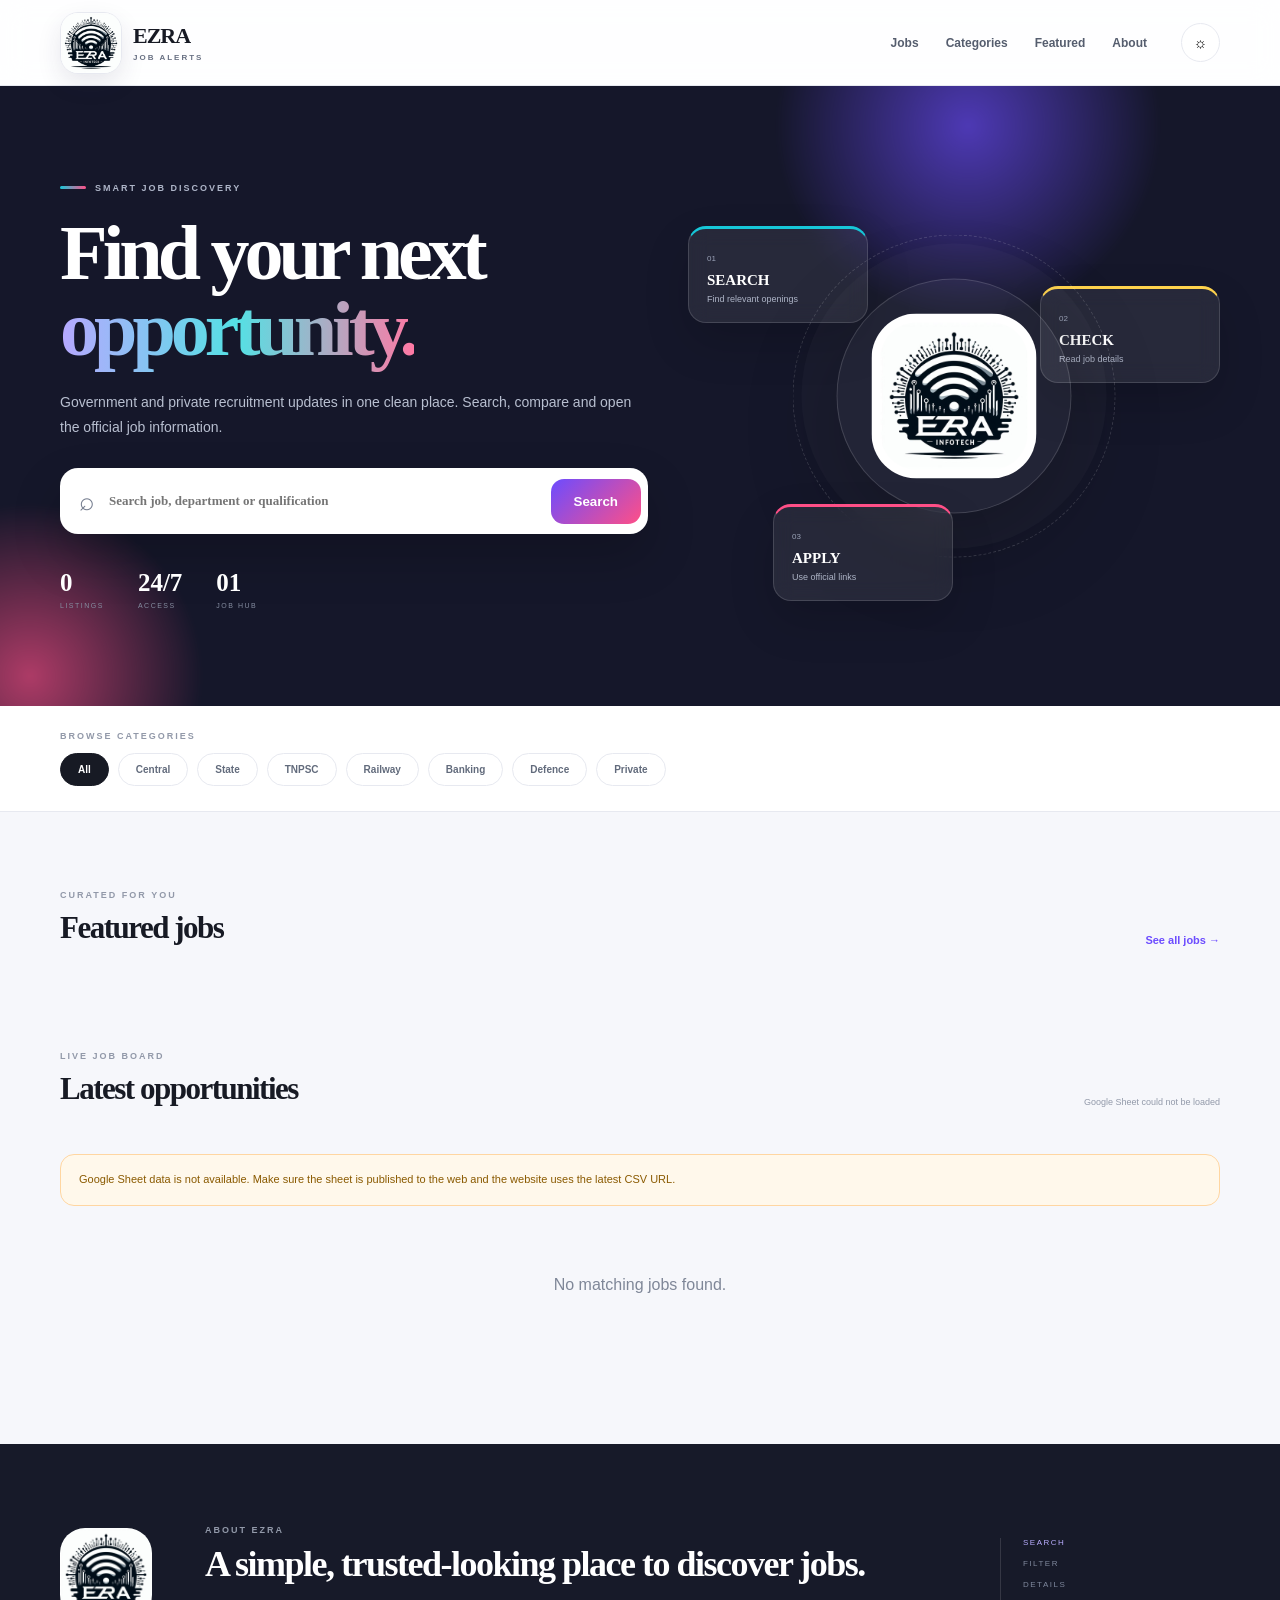
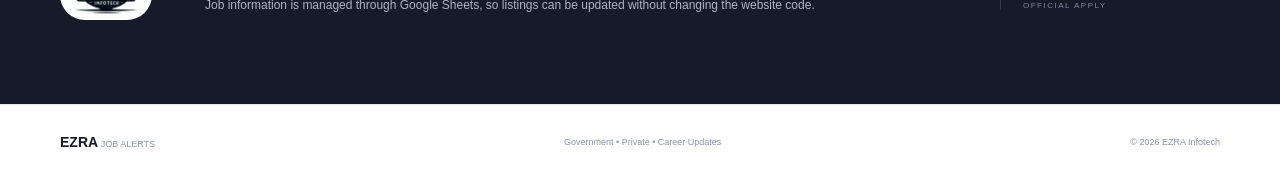
==== commit 17a821c4: "Add files via upload" ====
--- a/index.html
+++ b/index.html
@@ -52,7 +52,7 @@
   <button class="pill active" data-cat="All" type="button">All</button><button class="pill" data-cat="Central" type="button">Central</button><button class="pill" data-cat="State" type="button">State</button><button class="pill" data-cat="TNPSC" type="button">TNPSC</button><button class="pill" data-cat="Railway" type="button">Railway</button><button class="pill" data-cat="Banking" type="button">Banking</button><button class="pill" data-cat="Defence" type="button">Defence</button><button class="pill" data-cat="Private" type="button">Private</button>
 </div></div></section>
 <section id="featured" class="container content-section"><div class="section-head"><div><span class="section-kicker">CURATED FOR YOU</span><h2>Featured jobs</h2></div><a href="#jobs" class="section-link">See all jobs →</a></div><div id="featuredGrid" class="job-grid"></div></section>
-<section id="jobs" class="container content-section jobs-area"><div class="section-head"><div><span class="section-kicker">LIVE JOB BOARD</span><h2>Latest opportunities</h2></div><span id="updated" class="updated" aria-live="polite"></span></div><div id="jobsGrid" class="job-grid"></div><div id="empty" class="empty hidden">No matching jobs found.</div></section>
+<section id="jobs" class="container content-section jobs-area"><div class="section-head"><div><span class="section-kicker">LIVE JOB BOARD</span><h2>Latest opportunities</h2></div><span id="updated" class="updated" aria-live="polite"></span></div><div id="jobsGrid" class="job-grid"></div><div id="sheetError" class="sheet-error hidden" role="status"></div><div id="empty" class="empty hidden">No matching jobs found.</div></section>
 <section id="about" class="about"><div class="container about-grid"><div class="about-logo"><img src="assets/ezra-logo.jpg" alt="EZRA Infotech logo"></div><div><span class="section-kicker">ABOUT EZRA</span><h2>A simple, trusted-looking place to discover jobs.</h2><p>Job information is managed through Google Sheets, so listings can be updated without changing the website code.</p></div><div class="about-list"><span>SEARCH</span><span>FILTER</span><span>DETAILS</span><span>OFFICIAL APPLY</span></div></div></section>
 </main>
 <footer><div class="container footer-inner"><span><strong>EZRA</strong> JOB ALERTS</span><span>Government • Private • Career Updates</span><span>© 2026 EZRA Infotech</span></div></footer>
--- a/style.css
+++ b/style.css
@@ -1,3 +1,4 @@
 :root{--bg:#f6f7fb;--surface:#fff;--ink:#171a24;--muted:#687083;--line:#e7e9f0;--violet:#6c4cff;--cyan:#17c7d8;--pink:#ff4f87;--yellow:#ffd34d;--shadow:0 22px 60px rgba(28,31,48,.10)}*{box-sizing:border-box}html{scroll-behavior:smooth}body{margin:0;background:var(--bg);color:var(--ink);font-family:'DM Sans',sans-serif}a{color:inherit}.container{width:min(1160px,92%);margin:auto}.site-header{height:86px;background:rgba(255,255,255,.88);backdrop-filter:blur(14px);border-bottom:1px solid var(--line);position:sticky;top:0;z-index:50}.header-inner{height:100%;display:flex;align-items:center;gap:34px}.brand{display:flex;align-items:center;gap:11px;text-decoration:none}.brand-mark{width:62px;height:62px;border-radius:18px;overflow:hidden;background:#fff;display:grid;place-items:center;box-shadow:0 10px 25px rgba(42,40,80,.10);border:1px solid var(--line)}.brand-mark img{width:100%;height:100%;object-fit:cover}.brand-copy{display:flex;flex-direction:column;line-height:1}.brand-copy strong{font:800 22px 'Plus Jakarta Sans';letter-spacing:-1px}.brand-copy small{font-size:8px;font-weight:800;letter-spacing:2px;color:var(--muted);margin-top:5px}.main-nav{display:flex;gap:27px;margin-left:auto}.main-nav a{text-decoration:none;font-size:12px;font-weight:700;color:#555d6e}.main-nav a:hover{color:var(--violet)}.header-actions{display:flex;gap:8px}.round-btn{width:39px;height:39px;border-radius:50%;border:1px solid var(--line);background:var(--surface);cursor:pointer;font-size:15px}.mobile-only{display:none}.hero{position:relative;overflow:hidden;background:#15172a;color:#fff;min-height:620px}.hero-glow{position:absolute;border-radius:50%;filter:blur(2px);opacity:.65}.glow-one{width:420px;height:420px;background:radial-gradient(circle,#6c4cff 0,transparent 65%);right:8%;top:-170px}.glow-two{width:360px;height:360px;background:radial-gradient(circle,#ff4f87 0,transparent 68%);left:-150px;bottom:-150px}.hero-grid{min-height:620px;display:grid;grid-template-columns:1.05fr .95fr;align-items:center;gap:40px;position:relative}.eyebrow,.section-kicker,.section-label{font-size:9px;font-weight:800;letter-spacing:2px}.eyebrow{color:#aeb5c8;display:flex;align-items:center;gap:9px}.eyebrow span{width:26px;height:3px;border-radius:5px;background:linear-gradient(90deg,var(--cyan),var(--pink))}.hero h1{font:800 clamp(50px,7vw,78px)/.98 'Plus Jakarta Sans';letter-spacing:-5px;margin:22px 0}.hero h1 em{font-style:normal;background:linear-gradient(90deg,#b7a8ff,#54e1e5,#ff79a4);-webkit-background-clip:text;color:transparent}.hero-copy p{max-width:590px;color:#b8bfd0;font-size:14px;line-height:1.8}.search-box{margin-top:28px;width:min(650px,100%);height:66px;background:#fff;border-radius:18px;padding:7px;display:flex;align-items:center;box-shadow:0 22px 50px rgba(0,0,0,.20)}.search-box span{color:#747c8e;font-size:26px;padding:0 12px}.search-box input{flex:1;border:0;outline:0;font:600 13px 'DM Sans';min-width:0}.search-box button{border:0;border-radius:13px;background:linear-gradient(135deg,var(--violet),var(--pink));color:#fff;padding:15px 23px;font-weight:800;cursor:pointer}.quick-stats{display:flex;gap:34px;margin-top:35px}.quick-stats div{display:flex;flex-direction:column}.quick-stats strong{font:800 25px 'Plus Jakarta Sans'}.quick-stats span{font-size:7px;color:#858da0;letter-spacing:1.5px;margin-top:5px}.hero-visual{height:430px;position:relative}.visual-center{position:absolute;width:235px;height:235px;left:50%;top:50%;transform:translate(-50%,-50%);border-radius:50%;display:grid;place-items:center;background:rgba(255,255,255,.06);border:1px solid rgba(255,255,255,.15);box-shadow:0 0 0 35px rgba(255,255,255,.025),0 30px 90px rgba(0,0,0,.28)}.visual-center img{width:165px;height:165px;object-fit:cover;border-radius:45px;background:#fff;padding:9px;position:relative;z-index:2}.center-ring{position:absolute;inset:-45px;border:1px dashed rgba(255,255,255,.15);border-radius:50%}.visual-card{position:absolute;width:180px;padding:18px;border-radius:18px;background:rgba(255,255,255,.08);border:1px solid rgba(255,255,255,.14);backdrop-filter:blur(10px);box-shadow:0 20px 45px rgba(0,0,0,.15)}.visual-card span{font-size:8px;color:#9ba3b7}.visual-card b{display:block;font:800 15px 'Plus Jakarta Sans';margin-top:7px}.visual-card small{display:block;color:#aeb5c7;font-size:9px;margin-top:5px}.card-a{left:0;top:45px;border-top:3px solid var(--cyan)}.card-b{right:0;top:105px;border-top:3px solid var(--yellow)}.card-c{left:85px;bottom:10px;border-top:3px solid var(--pink)}.category-strip{background:#fff;border-bottom:1px solid var(--line);padding:25px 0}.pills{display:flex;gap:9px;overflow:auto;padding-top:12px}.pill{white-space:nowrap;border:1px solid var(--line);background:#fff;border-radius:999px;padding:10px 17px;font-size:10px;font-weight:800;color:#626b7c;cursor:pointer}.pill:hover{border-color:#b7abff}.pill.active{background:var(--ink);color:#fff;border-color:var(--ink)}.content-section{padding:72px 0 0}.section-head{display:flex;align-items:end;justify-content:space-between;gap:20px}.section-kicker{color:#9299a9}.section-head h2{font:800 31px 'Plus Jakarta Sans';letter-spacing:-1.5px;margin:8px 0 0}.section-link{text-decoration:none;color:var(--violet);font-size:11px;font-weight:800}.job-grid{display:grid;grid-template-columns:repeat(3,1fr);gap:18px;margin-top:27px}.job-card{background:var(--surface);border:1px solid var(--line);border-radius:22px;padding:21px;min-height:335px;display:flex;flex-direction:column;position:relative;overflow:hidden;box-shadow:0 10px 30px rgba(28,31,48,.04);transition:transform .2s,box-shadow .2s}.job-card:before{content:"";height:4px;position:absolute;left:0;right:0;top:0;background:linear-gradient(90deg,var(--violet),var(--pink),var(--yellow))}.job-card:hover{transform:translateY(-6px);box-shadow:var(--shadow)}.card-top{display:flex;justify-content:space-between;gap:8px}.category-tag,.status-tag,.sponsor-tag{font-size:7px;font-weight:900;letter-spacing:.8px;border-radius:999px;padding:7px 9px}.category-tag{background:#eeebff;color:#6249dc}.status-tag{background:#e8fbf5;color:#16775e}.sponsor-tag{background:#fff1d6;color:#a66100}.job-head{display:flex;gap:14px;align-items:center;margin:23px 0 18px}.dept-logo{width:66px;height:66px;border-radius:18px;object-fit:cover;background:#fff;padding:5px;border:1px solid var(--line);flex:none}.job-head h3{margin:0;font:700 16px/1.3 'Plus Jakarta Sans';letter-spacing:-.4px}.job-head h3 a{text-decoration:none}.job-head p{margin:6px 0 0;color:#8a92a2;font-size:9px;white-space:nowrap;overflow:hidden;text-overflow:ellipsis;max-width:205px}.job-meta{display:grid;grid-template-columns:1fr 1fr;gap:8px}.job-meta span{background:#f7f8fb;border-radius:12px;padding:11px;font-size:9px;color:#545e70;min-width:0}.job-meta b{display:block;color:#9ba2b0;font-size:6px;letter-spacing:1.1px;margin-bottom:5px}.card-action{display:flex;align-items:center;justify-content:space-between;margin-top:auto;text-decoration:none;background:#171a24;color:#fff;border-radius:12px;padding:13px 14px;font-size:10px;font-weight:800}.card-action:hover{background:var(--violet)}.card-action span{font-size:15px}.jobs-area{padding-bottom:80px}.updated{font-size:9px;color:#9299a9}.empty,.loading,.not-found{text-align:center;padding:70px;color:#7f8798}.hidden{display:none!important}.about{background:#171a29;color:#fff;padding:75px 0}.about-grid{display:grid;grid-template-columns:100px 1fr 220px;gap:45px;align-items:center}.about-logo{width:92px;height:92px;border-radius:25px;background:#fff;overflow:hidden}.about-logo img{width:100%;height:100%;object-fit:cover}.about h2{font:800 36px/1.08 'Plus Jakarta Sans';letter-spacing:-1.5px;margin:8px 0 12px}.about p{max-width:700px;color:#aeb5c7;line-height:1.8;font-size:12px}.about-list{border-left:1px solid rgba(255,255,255,.13);padding-left:22px;display:flex;flex-direction:column;gap:12px;color:#7f889d;font-size:8px;letter-spacing:1.5px}.about-list span:first-child{color:#b9adff}footer{background:#fff;border-top:1px solid var(--line)}.footer-inner{min-height:74px;display:flex;align-items:center;justify-content:space-between;gap:20px;color:#8b93a2;font-size:9px}.footer-inner strong{color:var(--ink);font-size:14px}.detail-wrap{padding:35px 0 80px}.back-link{text-decoration:none;color:#687183;font-size:10px;font-weight:800}.detail-root{margin-top:18px}.detail-shell{display:grid;grid-template-columns:330px 1fr;background:#fff;border:1px solid var(--line);border-radius:28px;overflow:hidden;box-shadow:var(--shadow)}.detail-side{background:linear-gradient(160deg,#191b30,#2b2550);color:#fff;padding:30px;position:relative;min-height:720px;display:flex;flex-direction:column}.detail-side:after{content:"";position:absolute;width:260px;height:260px;border:50px solid rgba(255,255,255,.04);border-radius:50%;right:-160px;bottom:-100px}.logo-frame{width:155px;height:155px;border-radius:32px;background:#fff;display:grid;place-items:center;padding:12px;overflow:hidden;box-shadow:0 25px 55px rgba(0,0,0,.22);position:relative;z-index:2}.logo-frame img{width:100%;height:100%;object-fit:cover}.detail-side .category-tag{align-self:flex-start;margin-top:24px;background:rgba(255,255,255,.12);color:#dcd5ff}.side-status{align-self:flex-start;margin-top:10px;padding:7px 10px;border-radius:999px;background:#d7ff70;color:#273200;font-size:7px;font-weight:900;position:relative;z-index:2}.detail-side h1{font:800 34px/1.05 'Plus Jakarta Sans';letter-spacing:-1.6px;margin:20px 0 9px;position:relative;z-index:2}.detail-side>p{color:#c0c5d4;font-size:11px;line-height:1.6;position:relative;z-index:2}.side-mini{margin-top:auto;border-top:1px solid rgba(255,255,255,.13);padding-top:20px;position:relative;z-index:2}.side-mini span{display:block;color:#8992a8;font-size:7px;letter-spacing:1.5px}.side-mini strong{display:block;font-size:16px;margin-top:5px}.detail-main{padding:0 40px 45px}.detail-intro{padding:35px 0 25px;border-bottom:1px solid var(--line)}.detail-intro p{color:#596273;line-height:1.8;font-size:13px;margin:12px 0 0}.detail-section{padding:28px 0;border-bottom:1px solid var(--line)}.detail-section h2{font:800 22px 'Plus Jakarta Sans';letter-spacing:-.7px;margin:7px 0 17px}.info-grid{display:grid;grid-template-columns:repeat(2,1fr);gap:10px}.info-item{border:1px solid var(--line);background:#fafbfc;border-radius:14px;padding:14px}.info-item span{display:block;color:#9aa1ae;font-size:7px;letter-spacing:1.2px;font-weight:900}.info-item strong{display:block;font-size:11px;margin-top:7px;line-height:1.4}.rich-text{font-size:12px;line-height:1.9;color:#596273}.timeline{display:grid;grid-template-columns:1fr 1fr;gap:10px}.timeline div{border-radius:16px;padding:18px;background:linear-gradient(135deg,#f0edff,#fff);border:1px solid #e4e0ff}.timeline span{display:block;font-size:7px;font-weight:900;letter-spacing:1.2px;color:#7565c9}.timeline strong{display:block;margin-top:7px;font-size:13px}.links-section{padding-top:28px}.link-grid{display:flex;flex-wrap:wrap;gap:9px;margin-top:16px}.detail-link{padding:13px 15px;border-radius:11px;background:#f0f1f5;text-decoration:none;font-size:9px;font-weight:900}.detail-link.primary{background:linear-gradient(135deg,var(--violet),var(--pink));color:#fff}.not-found{background:#fff;border:1px solid var(--line);border-radius:24px}.not-found-icon{width:55px;height:55px;border-radius:50%;display:grid;place-items:center;background:#eeebff;color:var(--violet);font:800 25px 'Plus Jakarta Sans';margin:auto}.not-found h1{font:800 30px 'Plus Jakarta Sans'}.not-found .card-action{width:220px;margin:20px auto 0}.dark{--bg:#0b0e17;--surface:#121724;--ink:#f4f6fb;--muted:#a5aec0;--line:#272f42}.dark .site-header,.dark .category-strip,.dark footer{background:rgba(16,21,33,.92)}.dark .main-nav a,.dark .round-btn,.dark .brand-copy strong,.dark .footer-inner strong{color:#fff}.dark .round-btn,.dark .pill{background:#121827;border-color:#293246;color:#dce2ed}.dark .pill.active{background:#fff;color:#111}.dark .job-card,.dark .detail-shell,.dark .not-found{background:#121724}.dark .job-meta span,.dark .info-item{background:#0e1420;border-color:#273044;color:#d6dce7}.dark .job-head p,.dark .updated,.dark .detail-intro p,.dark .rich-text{color:#aab3c3}.dark .detail-main{background:#121724}.dark .timeline div{background:#17152b;border-color:#332f55}.dark .detail-link{background:#202635;color:#fff}.dark .back-link{color:#aab2c2}.dark .category-tag{background:#29234e;color:#c8beff}.dark .dept-logo{background:#fff}.dark .footer-inner{color:#9ba4b5}
 @media(max-width:900px){.main-nav{display:none}.main-nav.show{display:flex;position:absolute;left:4%;right:4%;top:78px;background:var(--surface);padding:17px;border:1px solid var(--line);border-radius:15px;flex-direction:column;gap:15px;box-shadow:var(--shadow)}.mobile-only{display:block}.hero-grid{grid-template-columns:1fr;min-height:760px;padding:70px 0}.hero-visual{display:none}.job-grid{grid-template-columns:1fr 1fr}.detail-shell{grid-template-columns:1fr}.detail-side{min-height:470px}.detail-main{padding-left:25px;padding-right:25px}.about-grid{grid-template-columns:70px 1fr}.about-list{display:none}}
 @media(max-width:600px){.site-header{height:76px}.brand-mark{width:54px;height:54px;border-radius:15px}.brand-copy strong{font-size:19px}.main-nav.show{top:70px}.hero h1{font-size:49px;letter-spacing:-3px}.search-box{height:60px}.search-box button{padding:13px 16px}.quick-stats{gap:23px}.category-strip{padding:20px 0}.content-section{padding-top:55px}.section-head{align-items:flex-start}.section-head h2{font-size:26px}.job-grid{grid-template-columns:1fr}.jobs-area{padding-bottom:55px}.about-grid{grid-template-columns:1fr}.about-logo{width:76px;height:76px}.about h2{font-size:29px}.footer-inner{flex-direction:column;align-items:flex-start;padding:18px 0}.detail-wrap{padding-top:25px}.detail-side{padding:24px;min-height:430px}.logo-frame{width:125px;height:125px}.detail-side h1{font-size:29px}.detail-main{padding:0 20px 30px}.info-grid,.timeline{grid-template-columns:1fr}.detail-section{padding:23px 0}.detail-section h2{font-size:20px}}
+.sheet-error{margin-top:20px;padding:16px 18px;border:1px solid #ffd6a1;background:#fff8eb;color:#8a5a00;border-radius:14px;font-size:11px;line-height:1.6}.sheet-error.hidden{display:none}.dark .sheet-error{background:#2a2115;border-color:#6b4d24;color:#ffd58a}
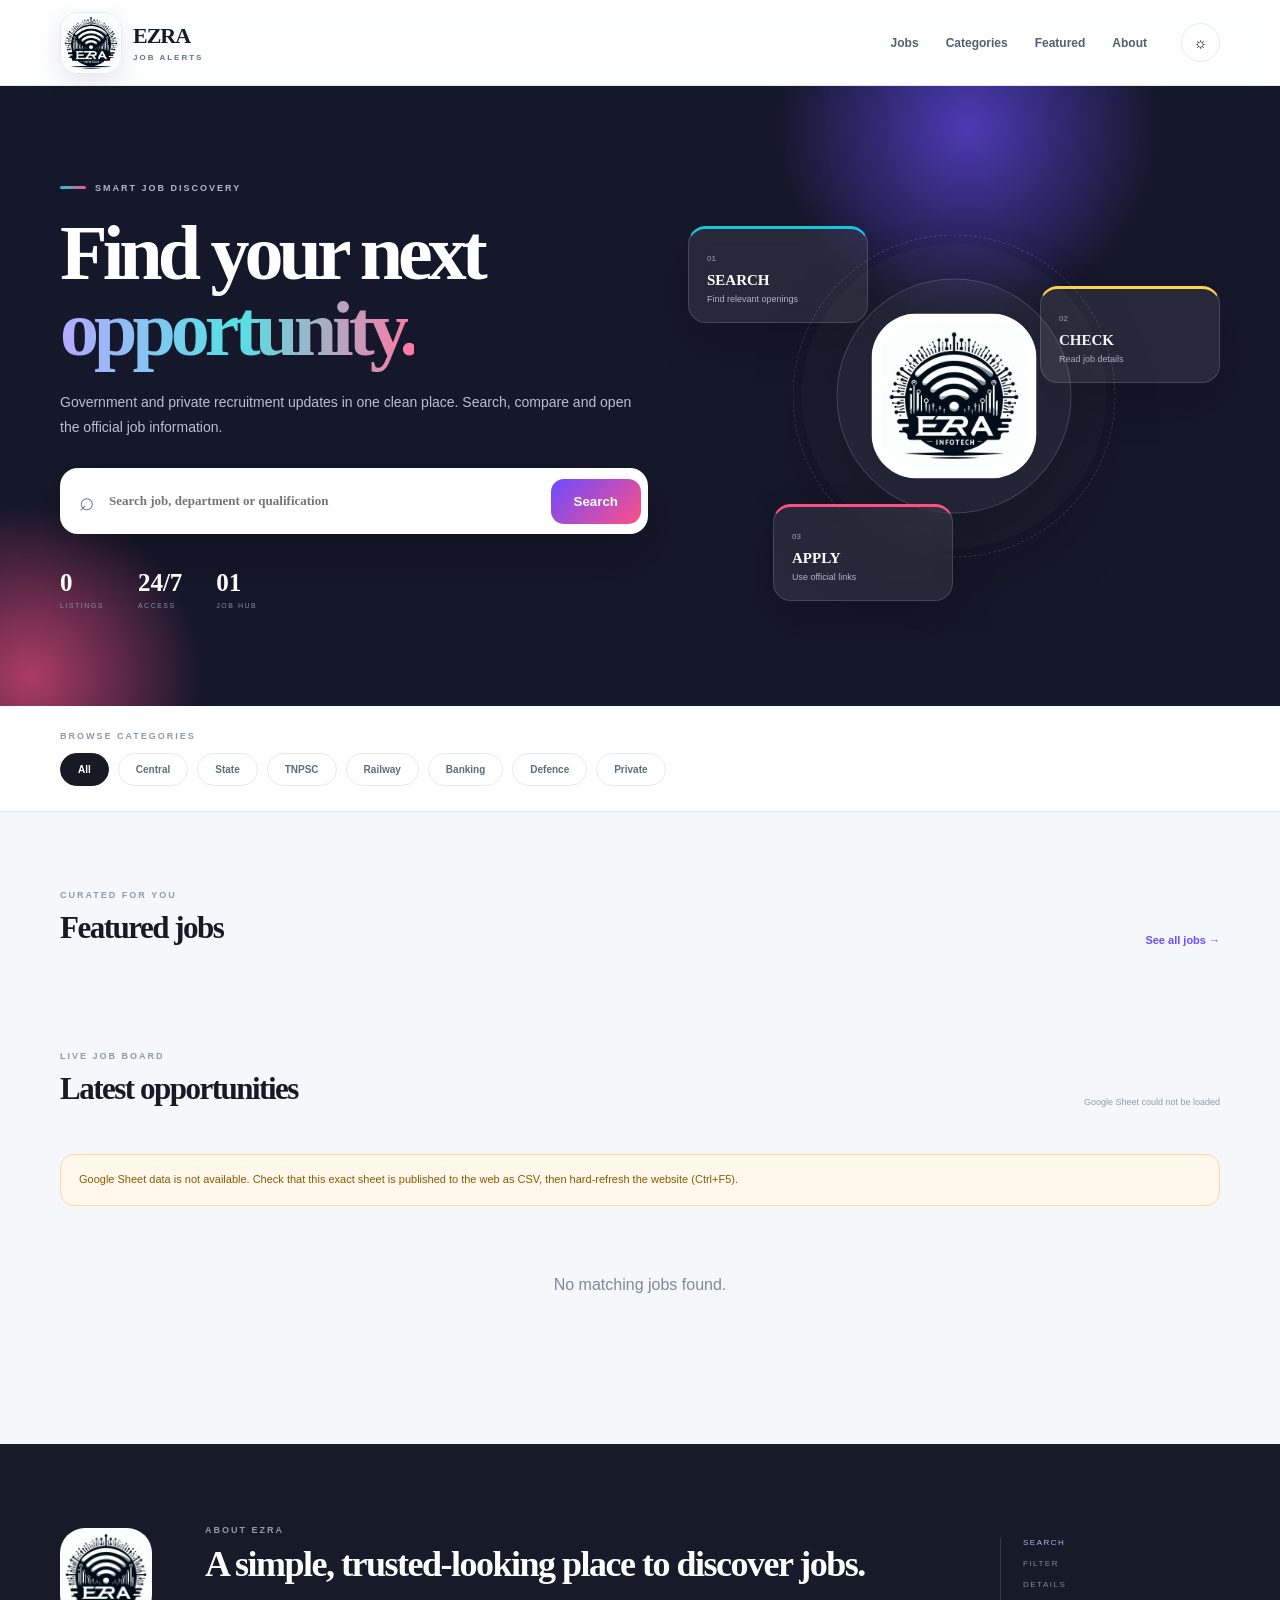
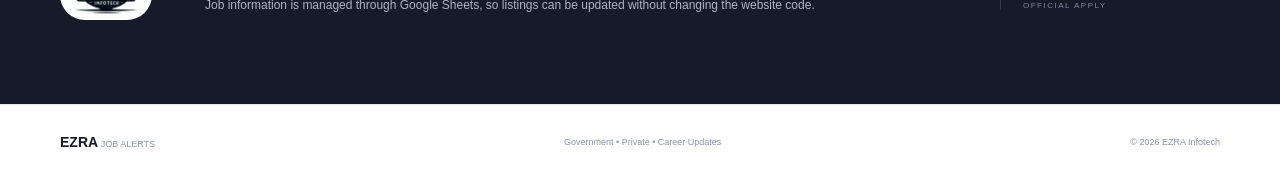
==== commit 11eb4310: "Add files via upload" ====
--- a/index.html
+++ b/index.html
@@ -5,7 +5,7 @@
 <meta name="viewport" content="width=device-width,initial-scale=1">
 <title>EZRA Job Alerts</title>
 <meta name="description" content="Government and private job alerts from EZRA Job Alerts">
-<meta http-equiv="Content-Security-Policy" content="default-src 'self'; script-src 'self'; style-src 'self' https://fonts.googleapis.com; font-src https://fonts.gstatic.com; img-src 'self' https:; connect-src https://docs.google.com; object-src 'none'; base-uri 'self'; form-action 'self';">
+<meta http-equiv="Content-Security-Policy" content="default-src 'self'; script-src 'self'; style-src 'self' https://fonts.googleapis.com; font-src https://fonts.gstatic.com; img-src 'self' https:; connect-src 'self' https://docs.google.com https://docs.googleusercontent.com https://*.googleusercontent.com; object-src 'none'; base-uri 'self'; form-action 'self';">
 <link rel="preconnect" href="https://fonts.googleapis.com">
 <link rel="preconnect" href="https://fonts.gstatic.com" crossorigin>
 <link href="https://fonts.googleapis.com/css2?family=DM+Sans:wght@400;500;600;700&family=Plus+Jakarta+Sans:wght@600;700;800&display=swap" rel="stylesheet">
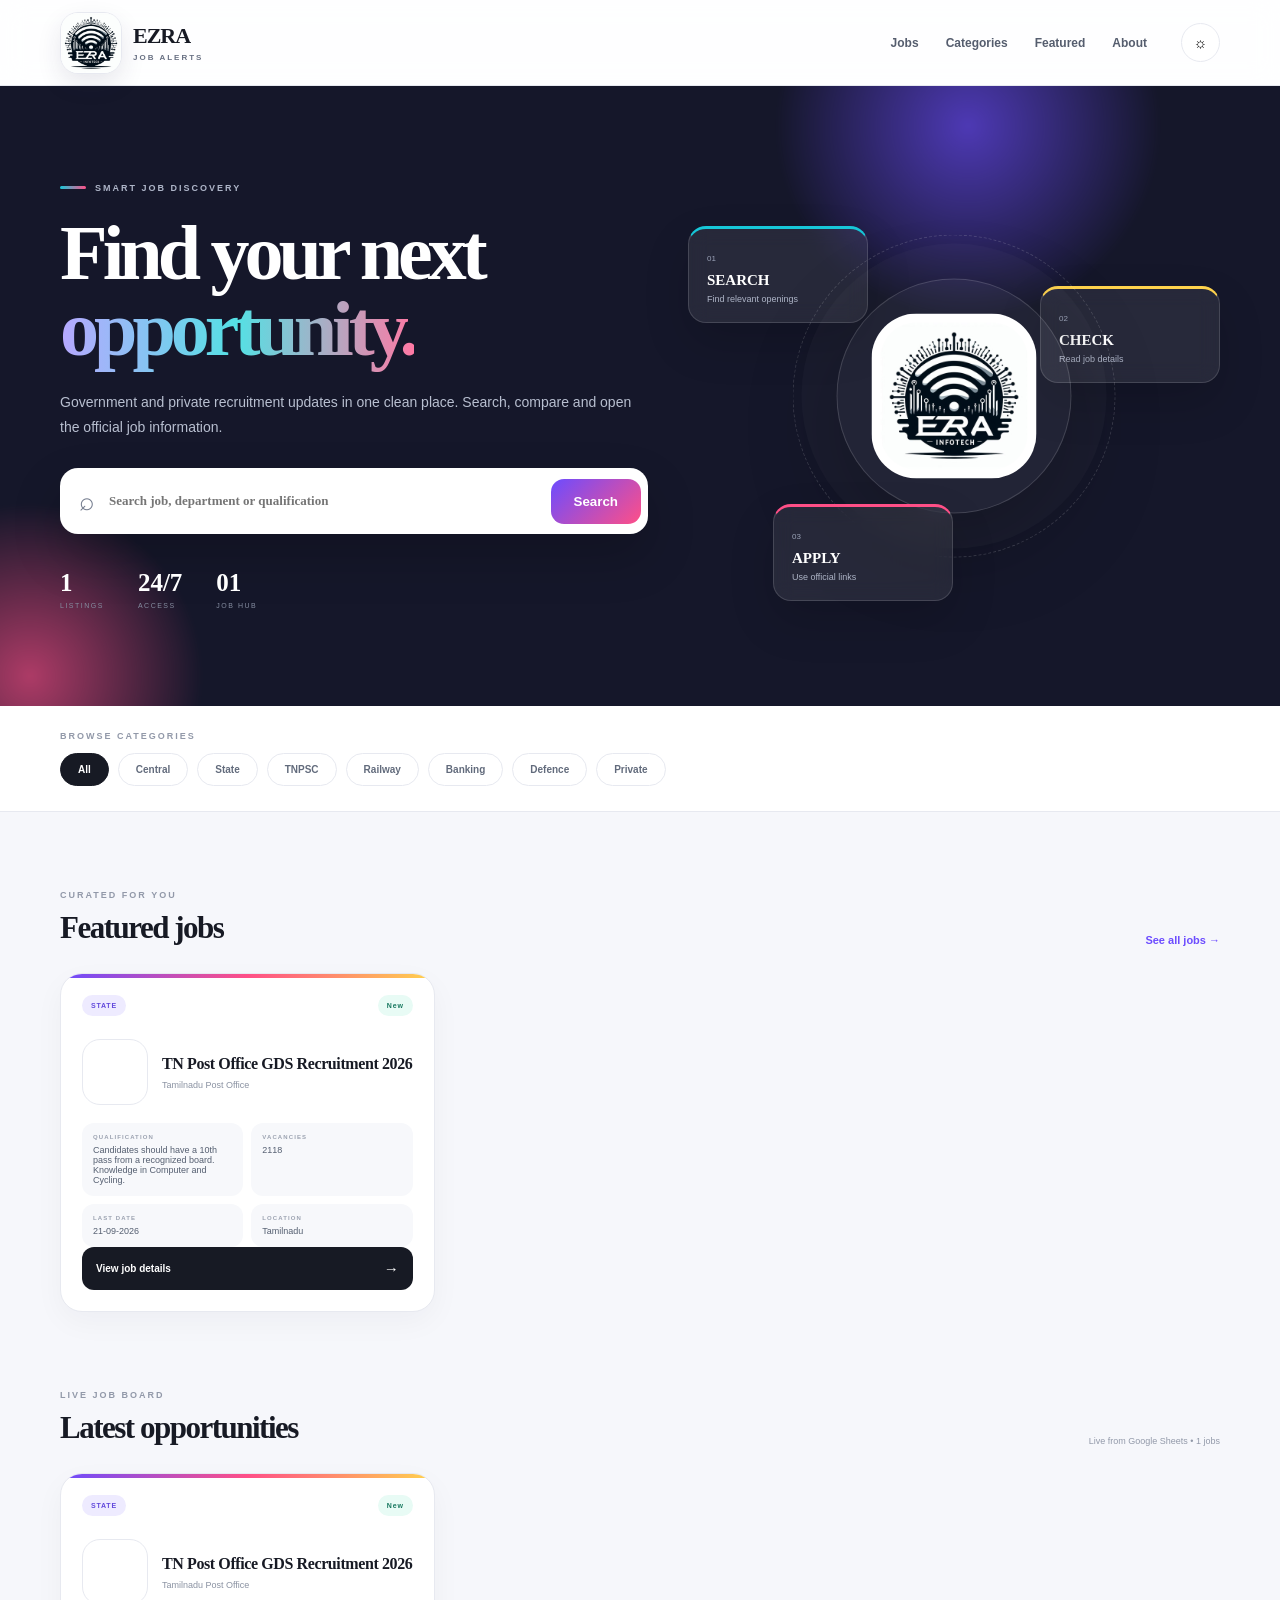
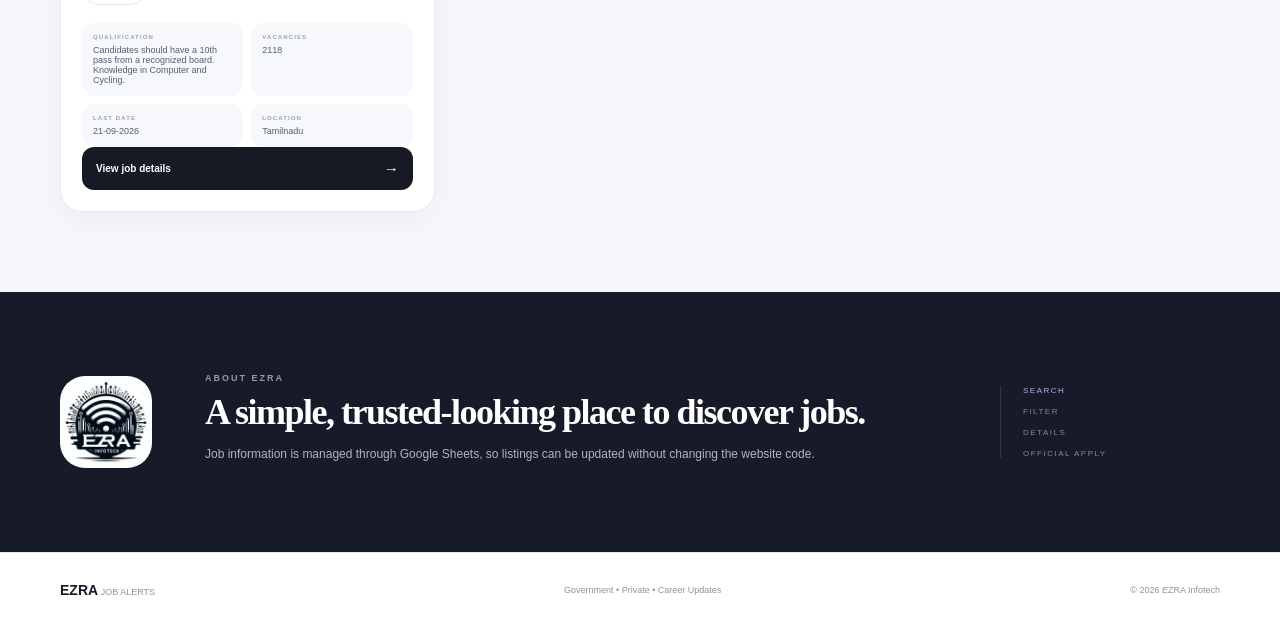
==== commit 953eee48: "Add files via upload" ====
--- a/index.html
+++ b/index.html
@@ -5,7 +5,7 @@
 <meta name="viewport" content="width=device-width,initial-scale=1">
 <title>EZRA Job Alerts</title>
 <meta name="description" content="Government and private job alerts from EZRA Job Alerts">
-<meta http-equiv="Content-Security-Policy" content="default-src 'self'; script-src 'self'; style-src 'self' https://fonts.googleapis.com; font-src https://fonts.gstatic.com; img-src 'self' https:; connect-src 'self' https://docs.google.com https://docs.googleusercontent.com https://*.googleusercontent.com; object-src 'none'; base-uri 'self'; form-action 'self';">
+<meta http-equiv="Content-Security-Policy" content="default-src 'self'; script-src 'self'; style-src 'self' https://fonts.googleapis.com; font-src https://fonts.gstatic.com; img-src 'self' https:; connect-src 'self' https://docs.google.com https://*.google.com https://docs.googleusercontent.com https://*.googleusercontent.com; object-src 'none'; base-uri 'self'; form-action 'self';">
 <link rel="preconnect" href="https://fonts.googleapis.com">
 <link rel="preconnect" href="https://fonts.gstatic.com" crossorigin>
 <link href="https://fonts.googleapis.com/css2?family=DM+Sans:wght@400;500;600;700&family=Plus+Jakarta+Sans:wght@600;700;800&display=swap" rel="stylesheet">
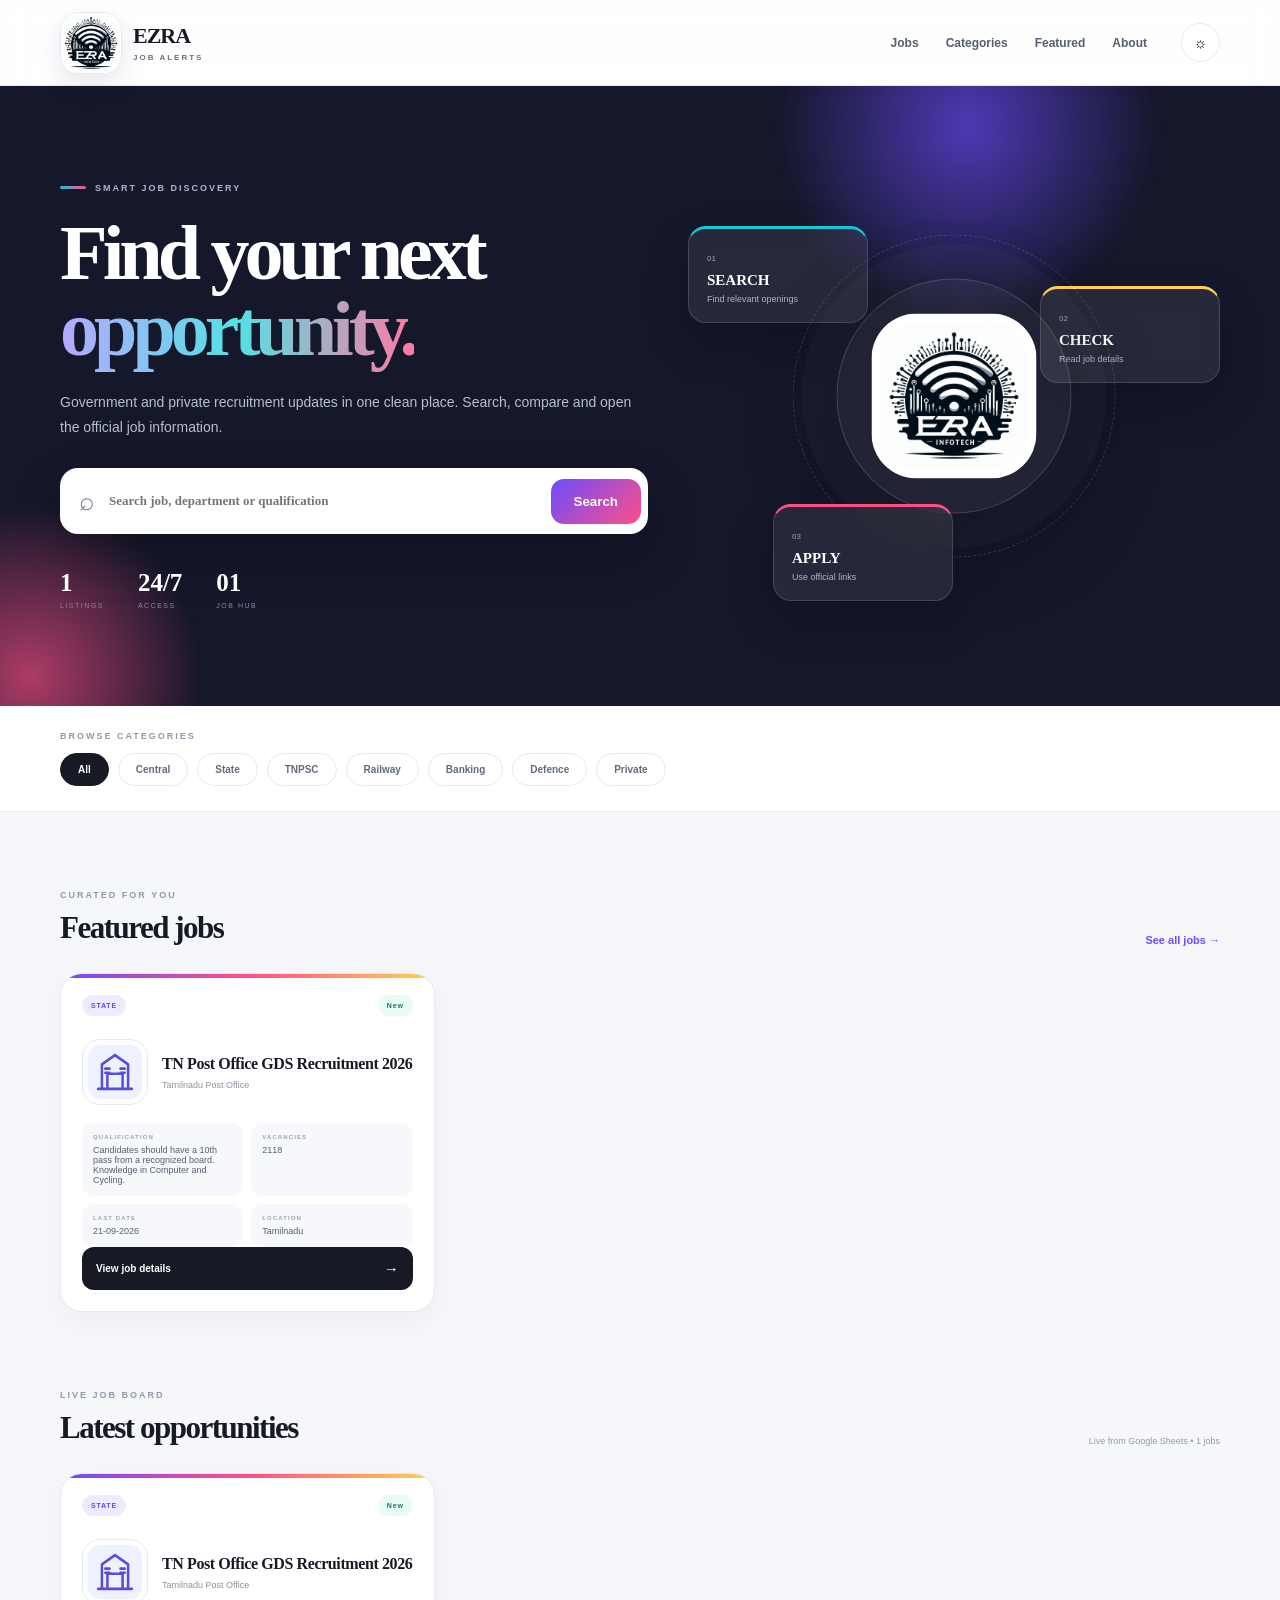
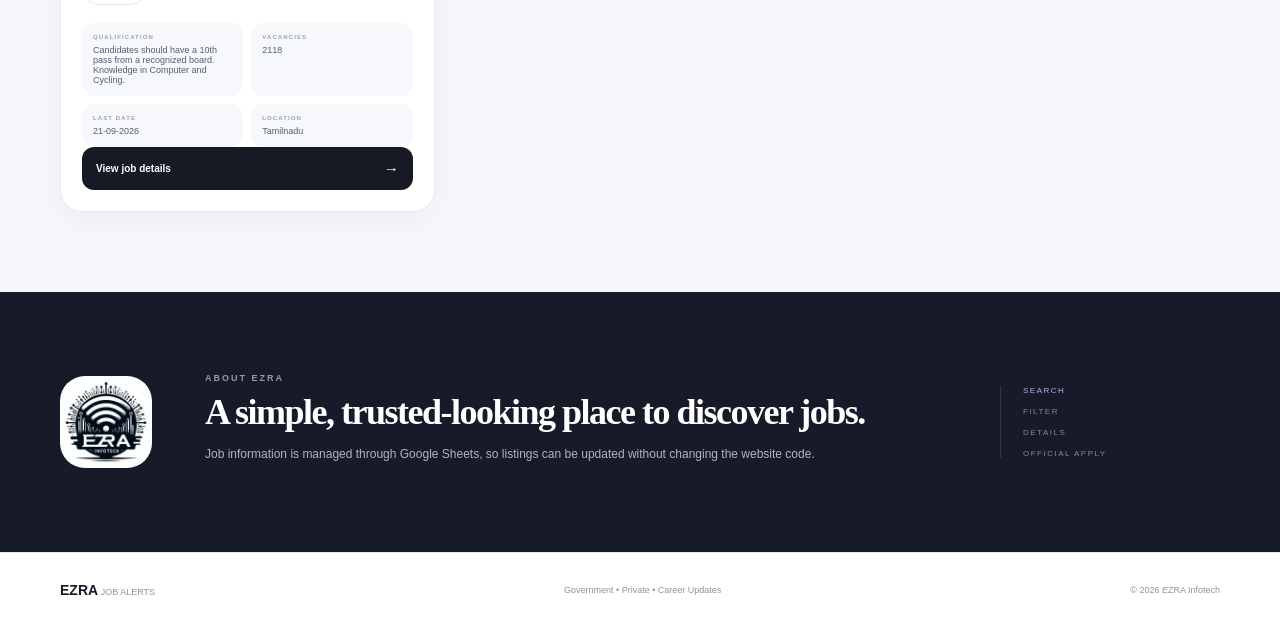
==== commit f914662d: "Add files via upload" ====
--- a/index.html
+++ b/index.html
@@ -5,7 +5,7 @@
 <meta name="viewport" content="width=device-width,initial-scale=1">
 <title>EZRA Job Alerts</title>
 <meta name="description" content="Government and private job alerts from EZRA Job Alerts">
-<meta http-equiv="Content-Security-Policy" content="default-src 'self'; script-src 'self'; style-src 'self' https://fonts.googleapis.com; font-src https://fonts.gstatic.com; img-src 'self' https:; connect-src 'self' https://docs.google.com https://*.google.com https://docs.googleusercontent.com https://*.googleusercontent.com; object-src 'none'; base-uri 'self'; form-action 'self';">
+<meta http-equiv="Content-Security-Policy" content="default-src 'self'; script-src 'self'; style-src 'self' https://fonts.googleapis.com; font-src https://fonts.gstatic.com; img-src 'self' data: https:; connect-src 'self' https://docs.google.com https://*.google.com https://docs.googleusercontent.com https://*.googleusercontent.com; object-src 'none'; base-uri 'self'; form-action 'self';">
 <link rel="preconnect" href="https://fonts.googleapis.com">
 <link rel="preconnect" href="https://fonts.gstatic.com" crossorigin>
 <link href="https://fonts.googleapis.com/css2?family=DM+Sans:wght@400;500;600;700&family=Plus+Jakarta+Sans:wght@600;700;800&display=swap" rel="stylesheet">
